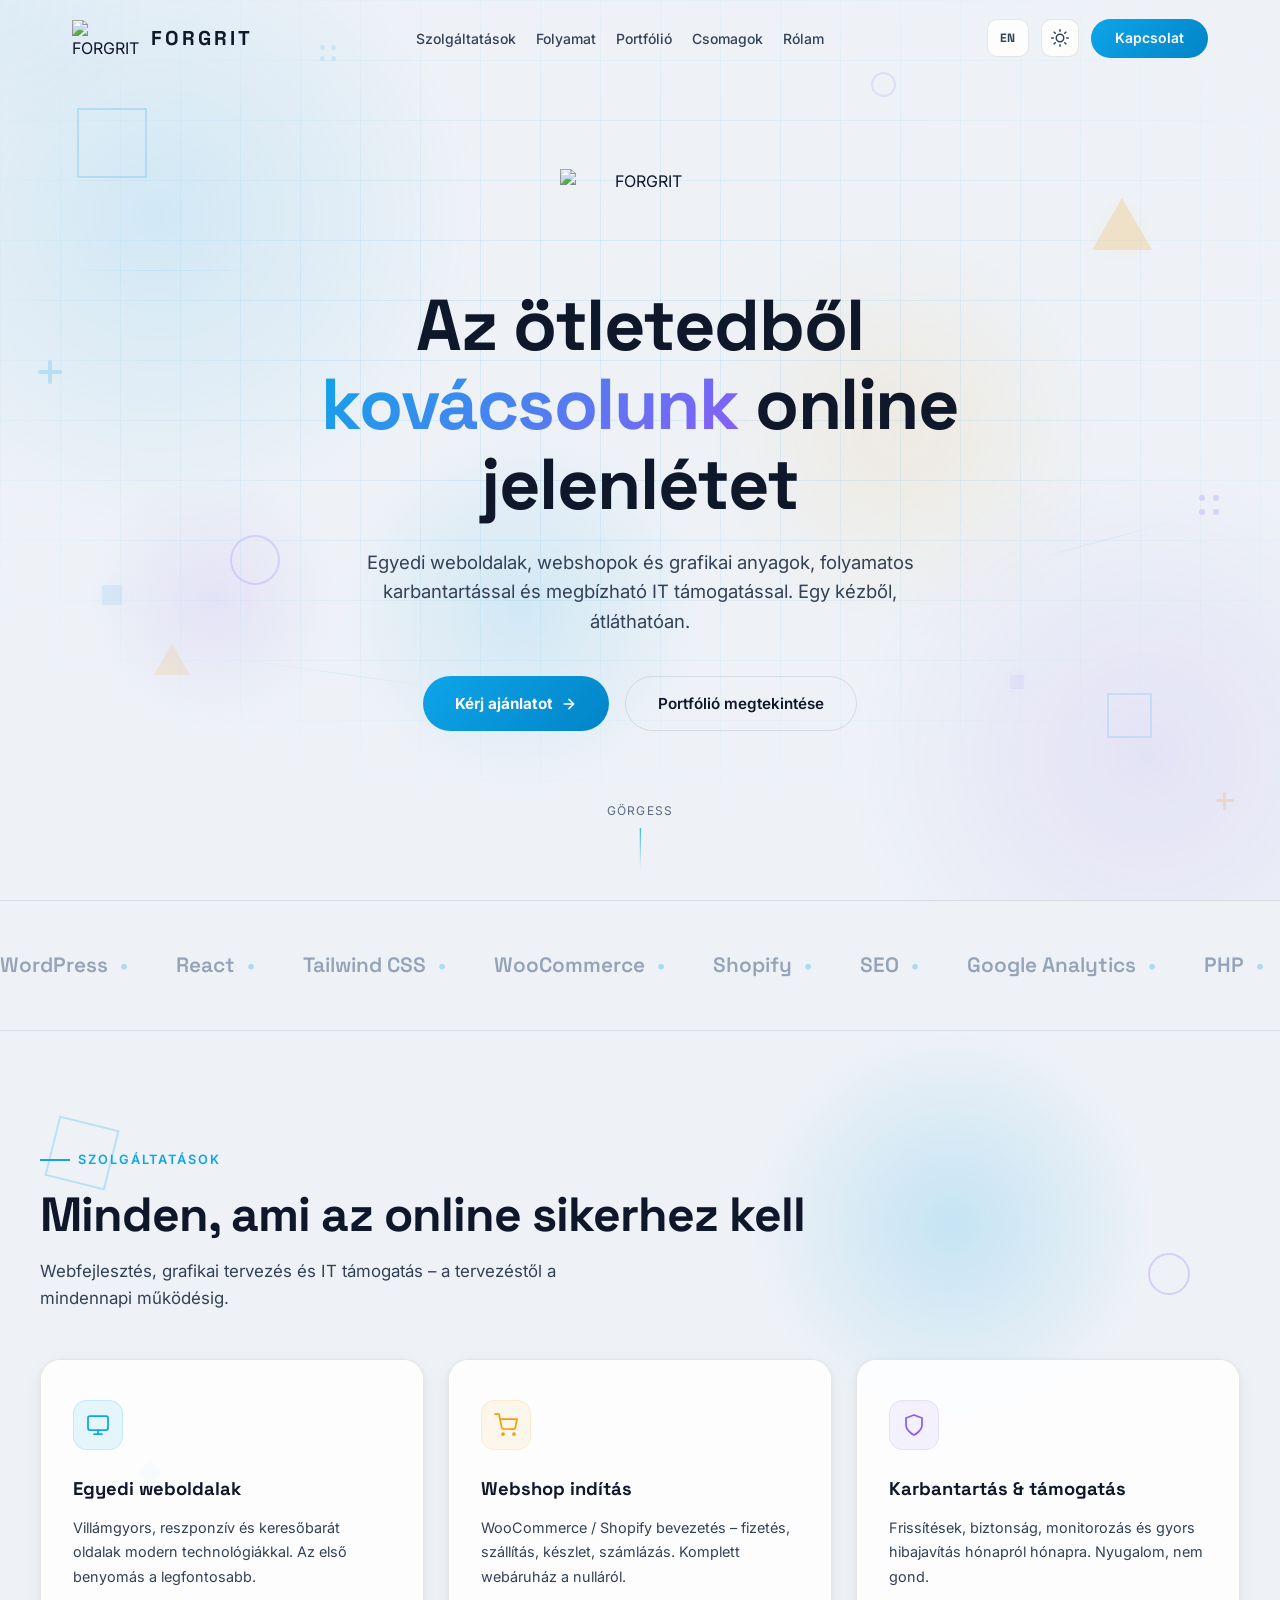
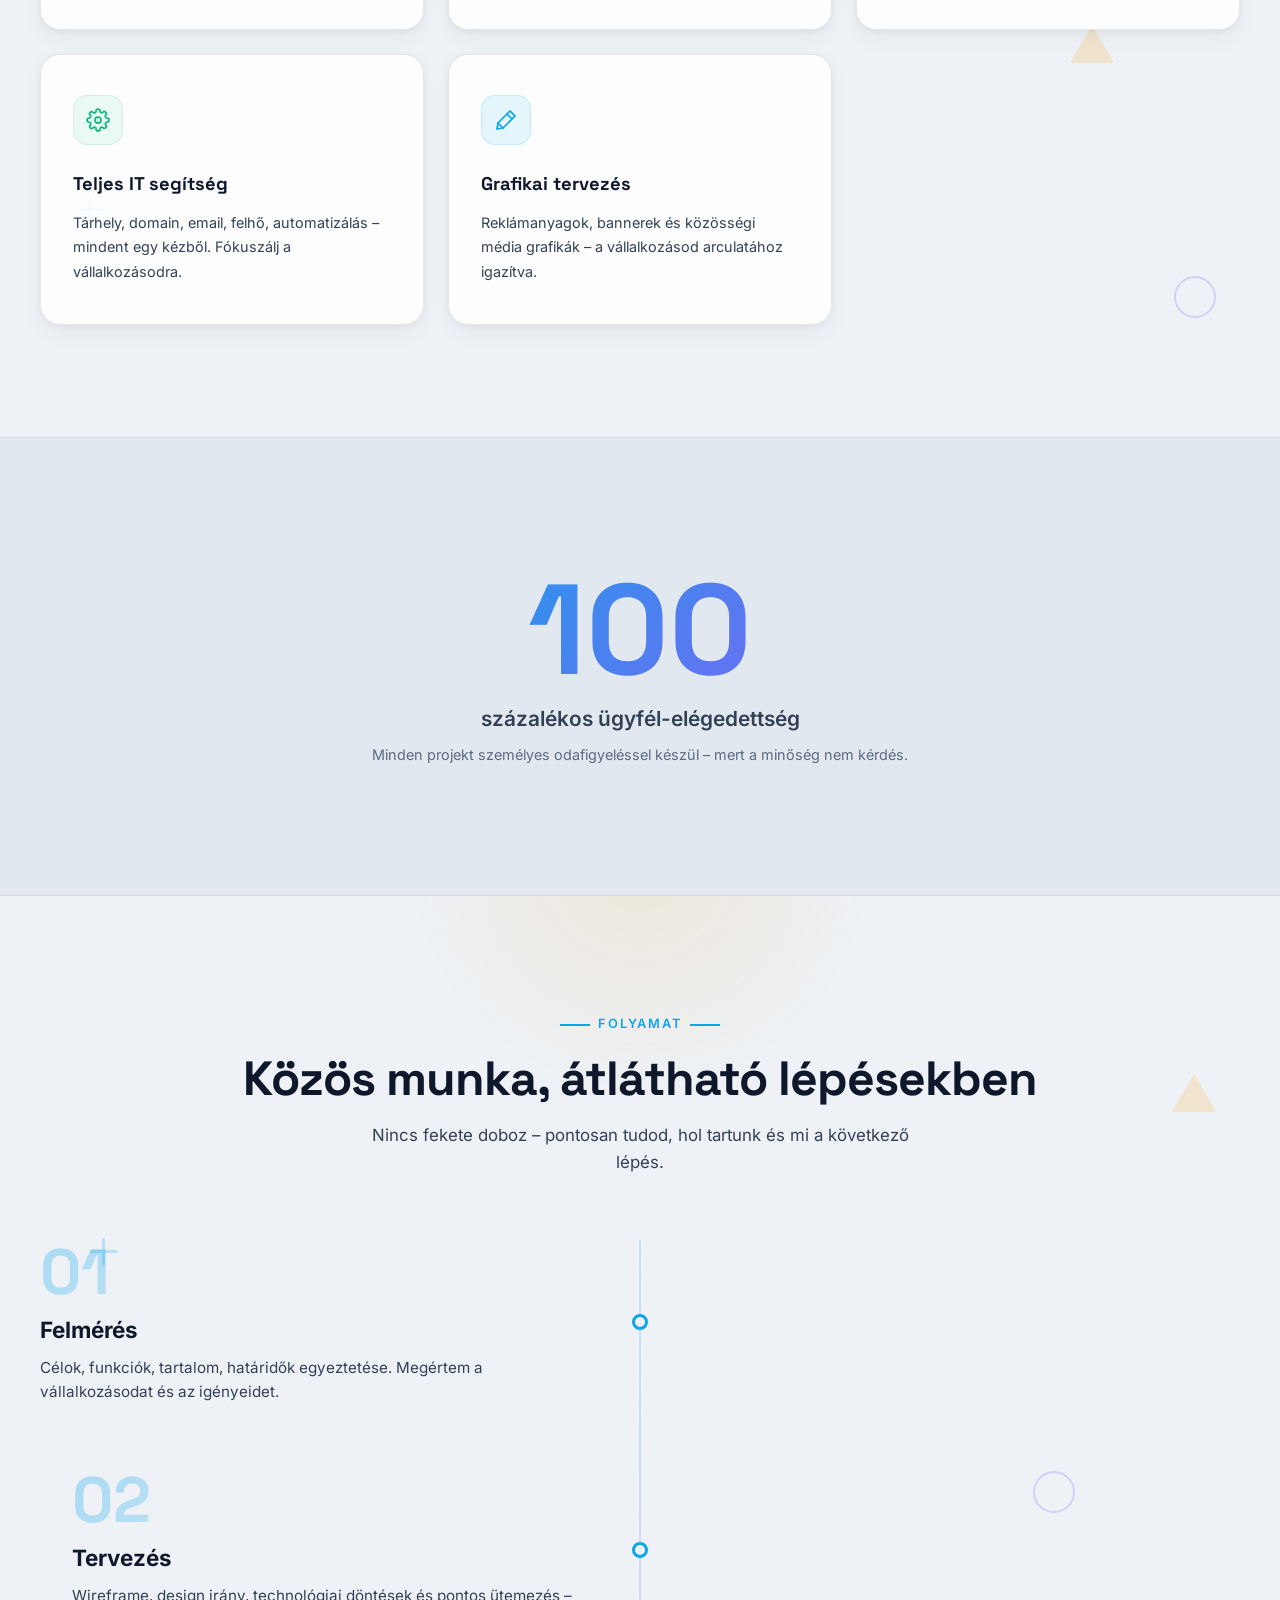
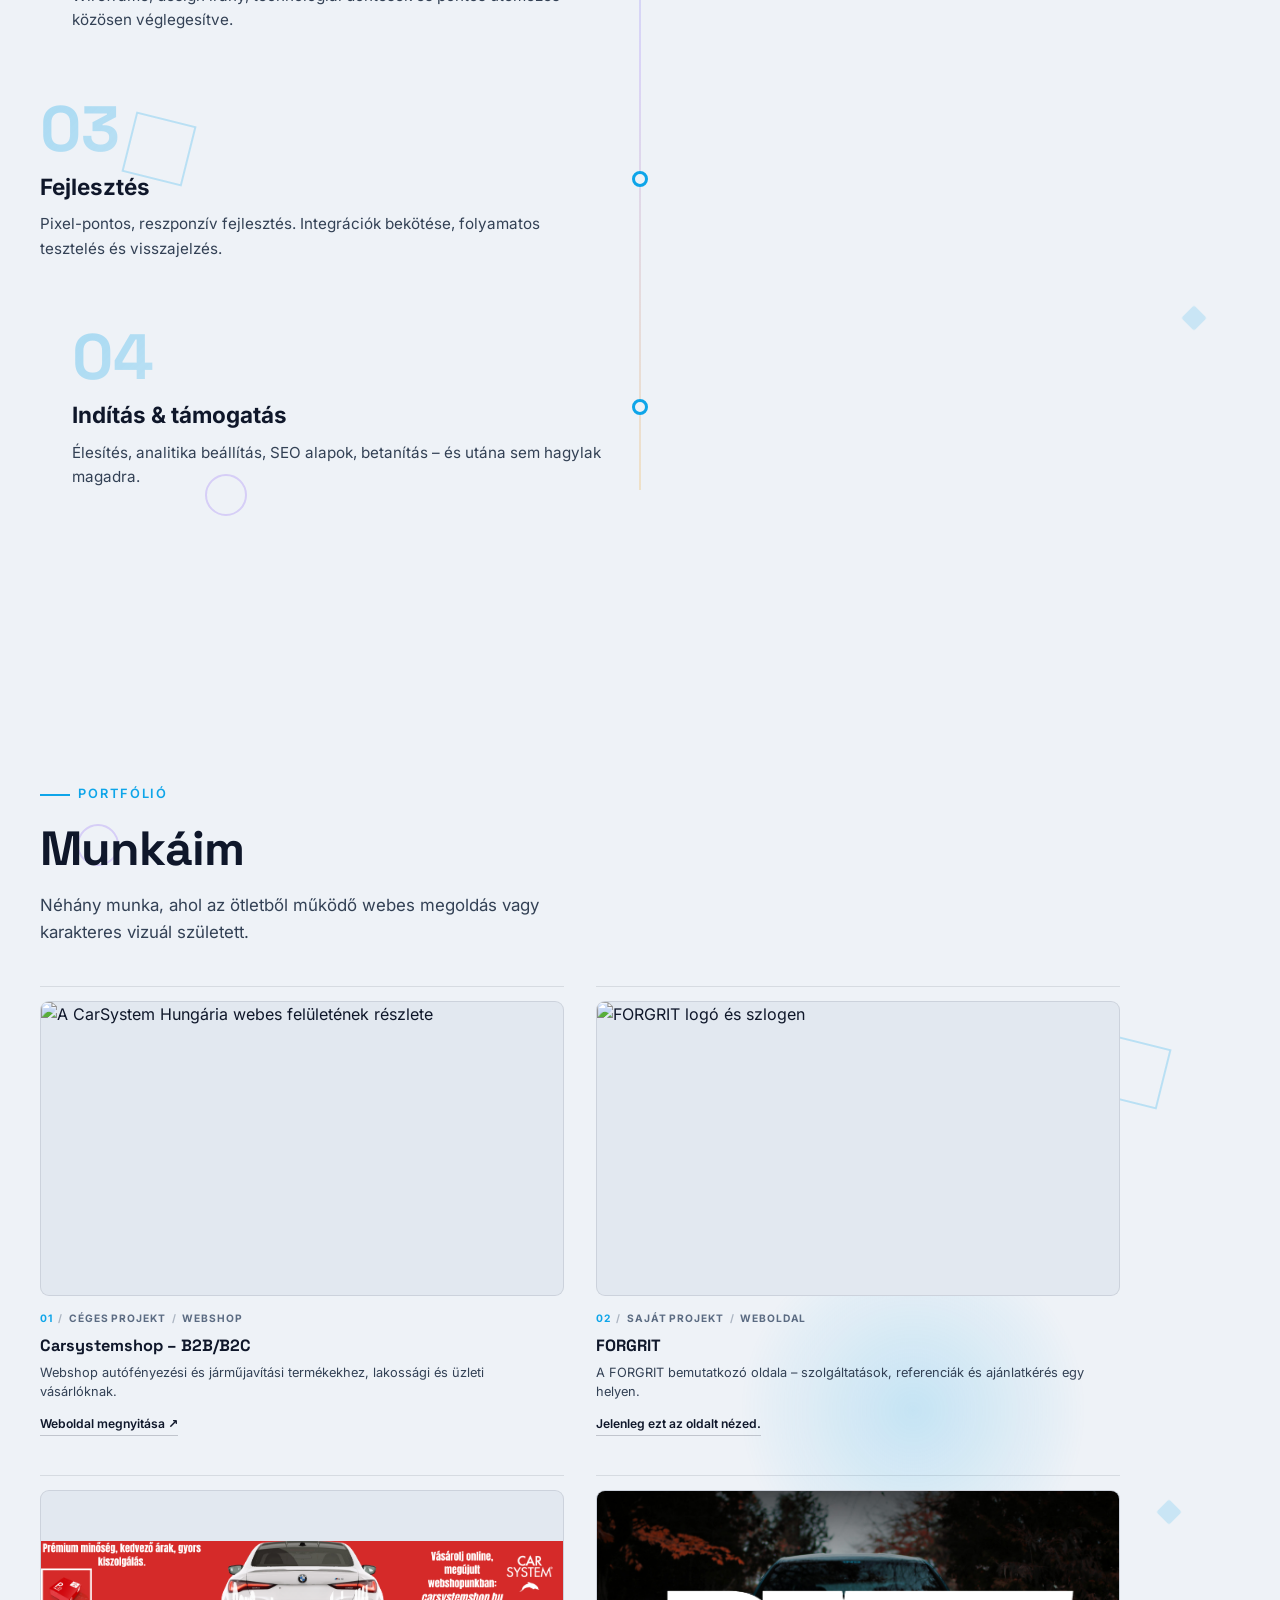
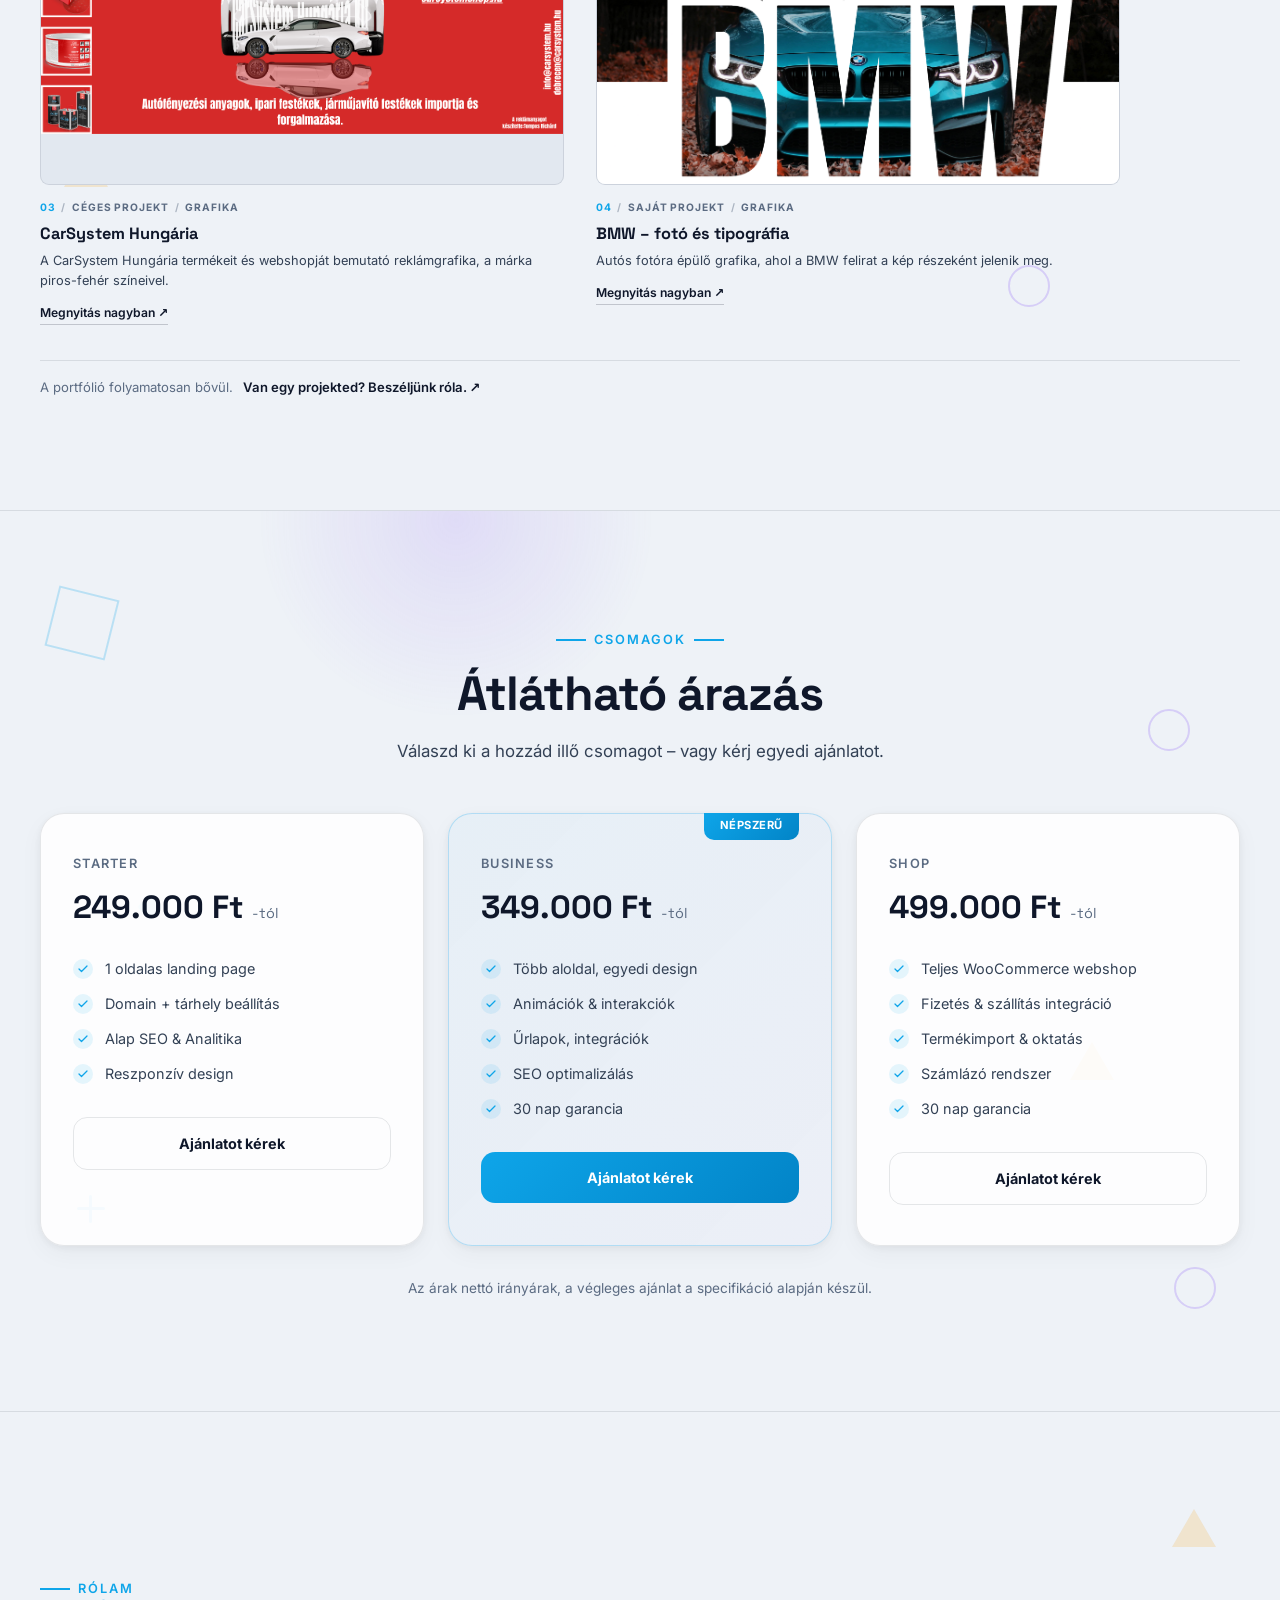
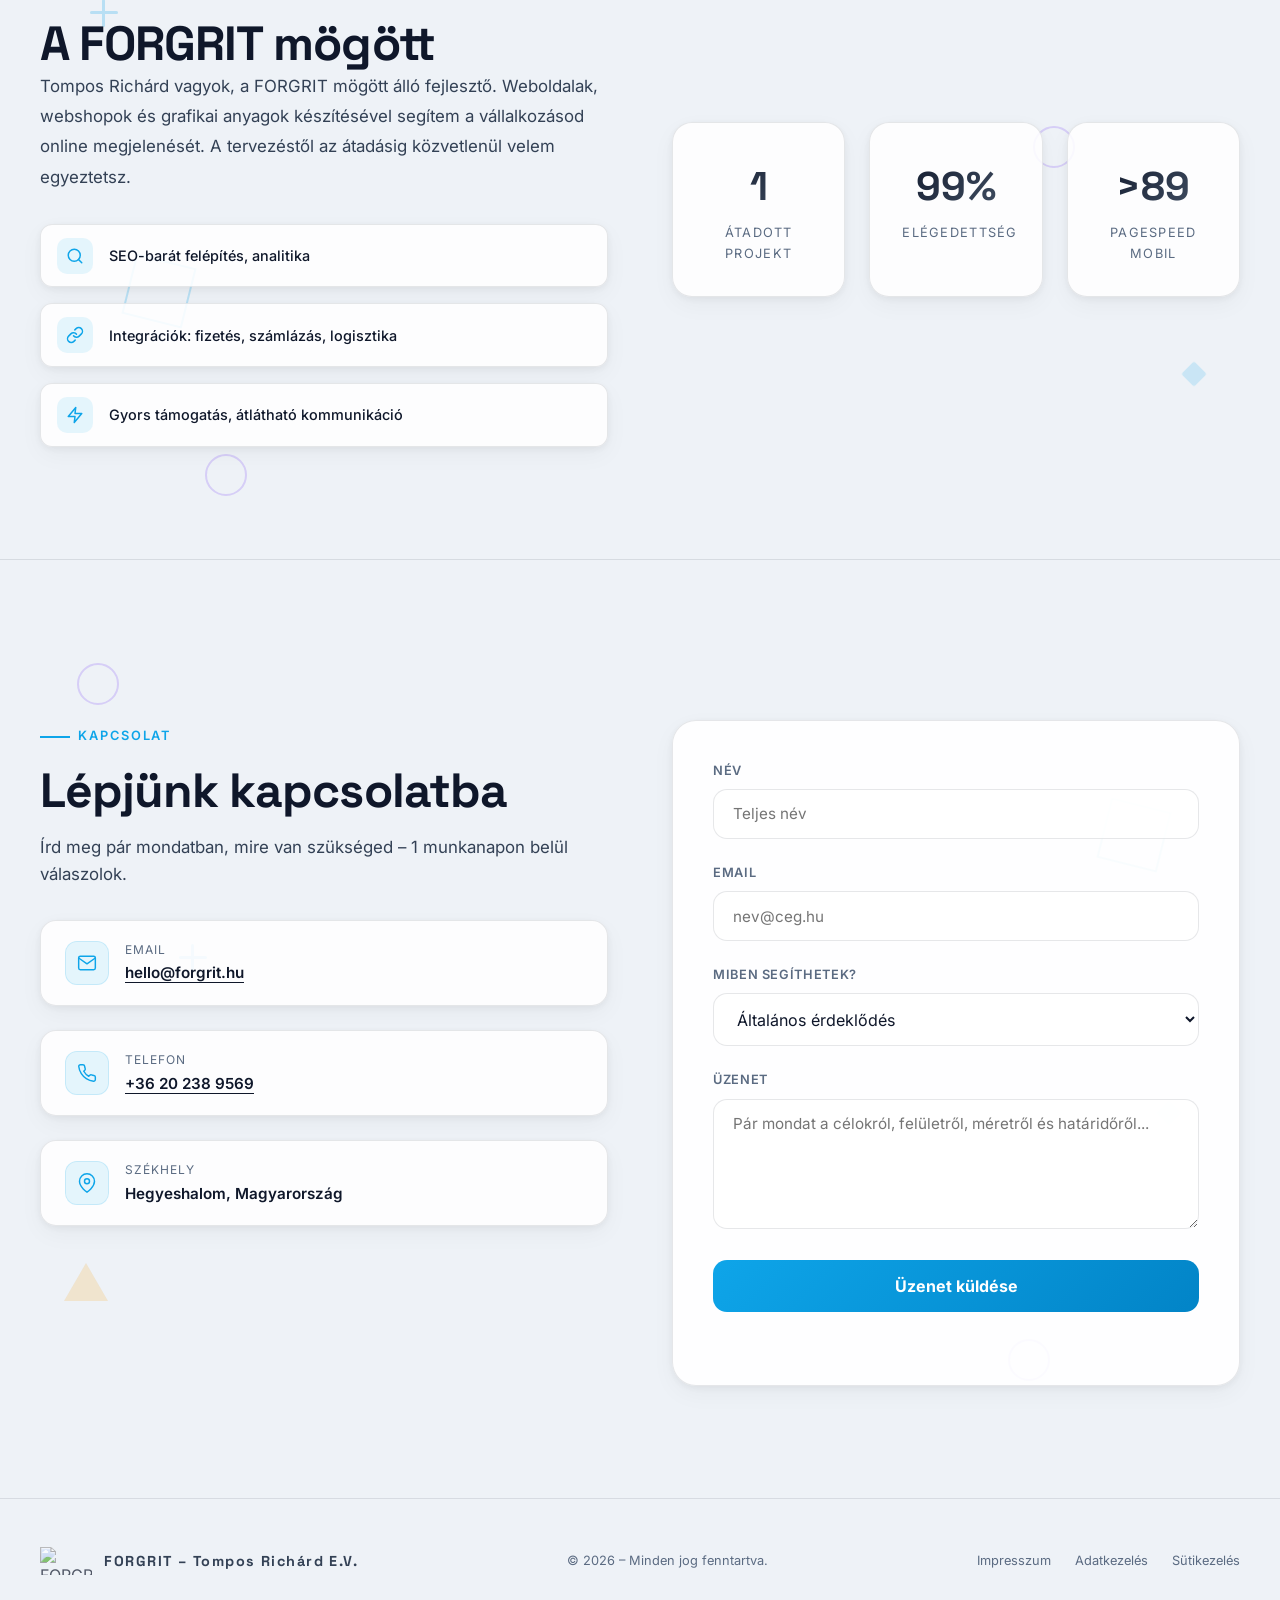
==== index.html @ 0bf858ae "Serve Inter and Space Grotesk locally in preview" ====
<!doctype html>
<html lang="hu" data-theme="light">
<head>
  <meta charset="utf-8" />
  <meta name="viewport" content="width=device-width, initial-scale=1" />
  <title>FORGRIT — Az ötletedből kovácsolunk online jelenlétet</title>
  <meta name="description" content="Weboldal- és webshopfejlesztés, grafikai tervezés, reklámanyagok és IT támogatás. Nézd meg Tompos Richárd munkáit, és kérj egyedi ajánlatot — FORGRIT." />
  <meta name="robots" content="index,follow,max-image-preview:large,max-snippet:-1,max-video-preview:-1" />

  <link rel="canonical" href="https://forgrit.hu/" />

  <meta property="og:type" content="website" />
  <meta property="og:locale" content="hu_HU" />
  <meta property="og:site_name" content="FORGRIT" />
  <meta property="og:title" content="FORGRIT — Az ötletedből kovácsolunk online jelenlétet" />
  <meta property="og:description" content="Weboldal- és webshopfejlesztés, grafikai tervezés, reklámanyagok és IT támogatás. Egyedi online megoldások átláthatóan." />
  <meta property="og:url" content="https://forgrit.hu/" />
  <meta property="og:image" content="https://forgrit.hu/FORGRIT.png" />
  <meta property="og:image:alt" content="FORGRIT — Az ötletedből kovácsolunk online jelenlétet" />

  <meta name="twitter:card" content="summary_large_image" />
  <meta name="twitter:title" content="FORGRIT — Az ötletedből kovácsolunk online jelenlétet" />
  <meta name="twitter:description" content="Weboldal- és webshopfejlesztés, grafikai tervezés, reklámanyagok és IT támogatás." />
  <meta name="twitter:image" content="https://forgrit.hu/FORGRIT.png" />

  <script type="application/ld+json">
  {
    "@context": "https://schema.org",
    "@graph": [
      {
        "@type": "WebSite",
        "@id": "https://forgrit.hu/#website",
        "url": "https://forgrit.hu/",
        "name": "FORGRIT",
        "description": "Weboldal- és webshopfejlesztés, grafikai tervezés, reklámanyagok és IT támogatás.",
        "inLanguage": "hu-HU"
      },
      {
        "@type": "Person",
        "@id": "https://forgrit.hu/#person",
        "name": "Tompos Richárd",
        "url": "https://forgrit.hu/",
        "email": "mailto:hello@forgrit.hu",
        "knowsAbout": [
          "Webfejlesztés",
          "Webshop fejlesztés",
          "Grafikai tervezés",
          "Weboldal-karbantartás",
          "IT támogatás"
        ]
      },
      {
        "@type": "WebPage",
        "@id": "https://forgrit.hu/#webpage",
        "url": "https://forgrit.hu/",
        "name": "FORGRIT — Az ötletedből kovácsolunk online jelenlétet",
        "description": "Weboldal- és webshopfejlesztés, grafikai tervezés, reklámanyagok és IT támogatás. Nézd meg Tompos Richárd munkáit, és kérj egyedi ajánlatot — FORGRIT.",
        "isPartOf": {
          "@id": "https://forgrit.hu/#website"
        },
        "about": {
          "@id": "https://forgrit.hu/#person"
        },
        "primaryImageOfPage": {
          "@type": "ImageObject",
          "url": "https://forgrit.hu/FORGRIT.png"
        },
        "inLanguage": "hu-HU"
      }
    ]
  }
  </script>
  <style>
    @font-face {
      font-family: 'Inter';
      font-style: normal;
      font-display: swap;
      font-weight: 100 900;
      src: url('/assets/fonts/inter-latin-ext-wght-normal.woff2') format('woff2-variations');
      unicode-range: U+0100-02BA,U+02BD-02C5,U+02C7-02CC,U+02CE-02D7,U+02DD-02FF,U+0304,U+0308,U+0329,U+1D00-1DBF,U+1E00-1E9F,U+1EF2-1EFF,U+2020,U+20A0-20AB,U+20AD-20C0,U+2113,U+2C60-2C7F,U+A720-A7FF;
    }
    @font-face {
      font-family: 'Inter';
      font-style: normal;
      font-display: swap;
      font-weight: 100 900;
      src: url('/assets/fonts/inter-latin-wght-normal.woff2') format('woff2-variations');
      unicode-range: U+0000-00FF,U+0131,U+0152-0153,U+02BB-02BC,U+02C6,U+02DA,U+02DC,U+0304,U+0308,U+0329,U+2000-206F,U+20AC,U+2122,U+2191,U+2193,U+2212,U+2215,U+FEFF,U+FFFD;
    }
    @font-face {
      font-family: 'Space Grotesk';
      font-style: normal;
      font-display: swap;
      font-weight: 300 700;
      src: url('/assets/fonts/space-grotesk-latin-ext-wght-normal.woff2') format('woff2-variations');
      unicode-range: U+0100-02BA,U+02BD-02C5,U+02C7-02CC,U+02CE-02D7,U+02DD-02FF,U+0304,U+0308,U+0329,U+1D00-1DBF,U+1E00-1E9F,U+1EF2-1EFF,U+2020,U+20A0-20AB,U+20AD-20C0,U+2113,U+2C60-2C7F,U+A720-A7FF;
    }
    @font-face {
      font-family: 'Space Grotesk';
      font-style: normal;
      font-display: swap;
      font-weight: 300 700;
      src: url('/assets/fonts/space-grotesk-latin-wght-normal.woff2') format('woff2-variations');
      unicode-range: U+0000-00FF,U+0131,U+0152-0153,U+02BB-02BC,U+02C6,U+02DA,U+02DC,U+0304,U+0308,U+0329,U+2000-206F,U+20AC,U+2122,U+2191,U+2193,U+2212,U+2215,U+FEFF,U+FFFD;
    }

    *, *::before, *::after { margin: 0; padding: 0; box-sizing: border-box; }

    /* ===== THEME VARIABLES ===== */
    :root {
      --cyan: #0ea5e9;
      --cyan-light: #38bdf8;
      --cyan-dark: #0284c7;
      --amber: #f59e0b;
      --purple: #8b5cf6;
      --green: #10b981;
    }

    [data-theme="light"] {
      --bg: #eef2f7;
      --bg-alt: #e2e8f0;
      --bg-card: rgba(255,255,255,0.85);
      --bg-card-hover: rgba(255,255,255,0.95);
      --bg-nav: rgba(238,242,247,0.85);
      --bg-form: rgba(255,255,255,0.9);
      --text: #0f172a;
      --text-secondary: #334155;
      --text-muted: #5b6b82;
      --border: rgba(15,23,42,0.1);
      --border-hover: rgba(15,23,42,0.2);
      --shadow-card: 0 2px 8px rgba(0,0,0,0.06), 0 8px 24px rgba(0,0,0,0.04);
      --shadow-card-hover: 0 12px 40px rgba(0,0,0,0.1);
      --hero-gradient-1: rgba(14,165,233,0.18);
      --hero-gradient-2: rgba(139,92,246,0.14);
      --hero-gradient-3: rgba(245,158,11,0.12);
      --grid-line: rgba(14,165,233,0.1);
      --geo-opacity: 0.2;
      --marquee-color: #94a3b8;
      --icon-bg: rgba(14,165,233,0.1);
      --icon-border: rgba(14,165,233,0.15);
      --counter-gradient-start: #0f172a;
      --counter-gradient-end: #475569;
      --input-bg: rgba(255,255,255,0.7);
      --noise-opacity: 0;
      --glow-opacity: 0.04;
      --scroll-bg: linear-gradient(90deg, var(--cyan), var(--purple), var(--amber));
    }

    [data-theme="dark"] {
      --bg: #0f1225;
      --bg-alt: rgba(255,255,255,0.03);
      --bg-card: rgba(255,255,255,0.05);
      --bg-card-hover: rgba(255,255,255,0.09);
      --bg-nav: rgba(15,18,37,0.85);
      --bg-form: rgba(255,255,255,0.04);
      --text: #e2e8f0;
      --text-secondary: #94a3b8;
      --text-muted: #64748b;
      --border: rgba(255,255,255,0.1);
      --border-hover: rgba(255,255,255,0.2);
      --shadow-card: 0 2px 8px rgba(0,0,0,0.2);
      --shadow-card-hover: 0 25px 60px rgba(0,0,0,0.35);
      --hero-gradient-1: rgba(56,189,248,0.35);
      --hero-gradient-2: rgba(167,139,250,0.28);
      --hero-gradient-3: rgba(245,158,11,0.22);
      --grid-line: rgba(56,189,248,0.08);
      --geo-opacity: 0.25;
      --marquee-color: #334155;
      --icon-bg: rgba(14,165,233,0.12);
      --icon-border: rgba(14,165,233,0.2);
      --counter-gradient-start: #ffffff;
      --counter-gradient-end: #a1a1aa;
      --input-bg: rgba(255,255,255,0.06);
      --noise-opacity: 0.02;
      --glow-opacity: 0.08;
      --scroll-bg: linear-gradient(90deg, var(--cyan), var(--purple), var(--amber));
    }

    html {
      scroll-behavior: smooth;
      scrollbar-width: thin;
      scrollbar-color: var(--cyan) transparent;
    }

    body {
      font-family: 'Inter', system-ui, sans-serif;
      background: var(--bg);
      color: var(--text);
      overflow-x: hidden;
      line-height: 1.6;
      transition: background 0.4s, color 0.4s;
    }

    [data-theme="light"] ::selection { background: rgba(14,165,233,0.2); }
    [data-theme="dark"] ::selection { background: rgba(56,189,248,0.3); }

    h1, h2, h3, h4 { font-family: 'Space Grotesk', sans-serif; }

    /* ===== SCROLL PROGRESS ===== */
    .scroll-progress {
      position: fixed;
      top: 0;
      left: 0;
      height: 3px;
      background: var(--scroll-bg);
      z-index: 9999;
      transform-origin: left;
      transform: scaleX(0);
      width: 100%;
    }

    /* ===== NAVBAR ===== */
    .navbar {
      position: fixed;
      top: 0;
      width: 100%;
      z-index: 100;
      padding: 1.2rem 0;
      transition: all 0.4s cubic-bezier(0.16, 1, 0.3, 1);
    }

    .navbar.scrolled {
      padding: 0.7rem 0;
      background: var(--bg-nav);
      backdrop-filter: blur(20px) saturate(180%);
      -webkit-backdrop-filter: blur(20px) saturate(180%);
      border-bottom: 1px solid var(--border);
    }

    .nav-inner {
      max-width: 1200px;
      margin: 0 auto;
      padding: 0 2rem;
      display: flex;
      align-items: center;
      justify-content: space-between;
    }

    .nav-brand {
      display: flex;
      align-items: center;
      gap: 0.75rem;
      text-decoration: none;
      color: var(--text);
    }

    .nav-brand img, .footer-brand img { height: 36px; width: auto; }
    .nav-brand span {
      font-family: 'Space Grotesk', sans-serif;
      font-size: 1.25rem;
      font-weight: 700;
      letter-spacing: 0.15em;
    }

    .nav-center {
      display: flex;
      align-items: center;
      gap: 1.25rem;
      list-style: none;
    }

    .nav-center a {
      color: var(--text-secondary);
      text-decoration: none;
      font-size: 0.875rem;
      font-weight: 500;
      transition: color 0.3s;
      position: relative;
    }

    .nav-center a::after {
      content: '';
      position: absolute;
      bottom: -4px;
      left: 0;
      width: 0;
      height: 2px;
      background: var(--cyan);
      transition: width 0.3s;
    }

    .nav-center a:hover { color: var(--text); }
    .nav-center a:hover::after { width: 100%; }

    .nav-right {
      display: flex;
      align-items: center;
      gap: 0.75rem;
    }

    /* Theme & Lang toggles */
    .toggle-btn {
      width: 38px;
      height: 38px;
      border-radius: 10px;
      border: 1px solid var(--border);
      background: var(--bg-card);
      color: var(--text-secondary);
      display: flex;
      align-items: center;
      justify-content: center;
      cursor: pointer;
      transition: all 0.3s;
      font-size: 0;
    }

    .toggle-btn:hover {
      border-color: var(--border-hover);
      color: var(--text);
      background: var(--bg-card-hover);
    }

    .toggle-btn svg { width: 18px; height: 18px; }

    .lang-toggle {
      font-size: 0.75rem;
      font-weight: 700;
      letter-spacing: 0.05em;
      width: auto;
      padding: 0 0.75rem;
      font-family: 'Space Grotesk', sans-serif;
    }

    .nav-cta-btn {
      padding: 0.5rem 1.5rem;
      border-radius: 100px;
      background: linear-gradient(135deg, var(--cyan), var(--cyan-dark));
      color: white;
      font-weight: 600;
      font-size: 0.875rem;
      text-decoration: none;
      transition: transform 0.3s, box-shadow 0.3s;
      border: none;
    }

    .nav-cta-btn:hover {
      transform: translateY(-2px);
      box-shadow: 0 8px 30px rgba(14,165,233,0.25);
    }

    /* Mobile menu */
    .mobile-toggle {
      display: none;
      background: none;
      border: 1px solid var(--border);
      border-radius: 10px;
      color: var(--text);
      font-size: 1.2rem;
      cursor: pointer;
      padding: 0.4rem 0.6rem;
      line-height: 1;
    }

    .mobile-menu {
      display: none;
      position: fixed;
      top: 0;
      left: 0;
      width: 100%;
      height: 100vh;
      background: var(--bg);
      z-index: 99;
      flex-direction: column;
      align-items: center;
      justify-content: center;
      gap: 2rem;
      opacity: 0;
      transition: opacity 0.4s;
    }

    .mobile-menu.open { display: flex; opacity: 1; }

    .mobile-menu a {
      color: var(--text);
      text-decoration: none;
      font-size: 1.5rem;
      font-family: 'Space Grotesk', sans-serif;
      font-weight: 600;
    }

    .mobile-controls {
      display: flex;
      gap: 0.75rem;
      margin-top: 1rem;
    }

    /* ===== HERO ===== */
    .hero {
      position: relative;
      min-height: 100vh;
      display: flex;
      align-items: center;
      justify-content: center;
      overflow: hidden;
    }

    .hero-bg { position: absolute; inset: 0; z-index: 0; }

    .hero-gradient-orb {
      position: absolute;
      border-radius: 50%;
      opacity: 0.7;
      animation: orbFloat 10s ease-in-out infinite;
    }

    .orb-1 {
      width: 700px; height: 700px;
      background: radial-gradient(circle, var(--hero-gradient-1), transparent 65%);
      top: -15%; left: -15%;
    }

    .orb-2 {
      width: 650px; height: 650px;
      background: radial-gradient(circle, var(--hero-gradient-2), transparent 65%);
      bottom: -20%; right: -15%;
      animation-delay: -3s;
      animation-duration: 14s;
    }

    .orb-3 {
      width: 500px; height: 500px;
      background: radial-gradient(circle, var(--hero-gradient-3), transparent 60%);
      top: 20%; right: 10%;
      animation-delay: -7s;
      animation-duration: 12s;
    }

    .orb-4 {
      width: 400px; height: 400px;
      background: radial-gradient(circle, var(--hero-gradient-1), transparent 65%);
      bottom: 10%; left: 25%;
      animation-delay: -5s;
      animation-duration: 16s;
    }

    .orb-5 {
      width: 300px; height: 300px;
      background: radial-gradient(circle, var(--hero-gradient-2), transparent 60%);
      top: 50%; left: 5%;
      animation-delay: -9s;
      animation-duration: 11s;
    }

    @keyframes orbFloat {
      0%, 100% { transform: translate(0, 0) scale(1); }
      20% { transform: translate(40px, -50px) scale(1.1); }
      40% { transform: translate(-30px, 30px) scale(0.95); }
      60% { transform: translate(50px, 20px) scale(1.08); }
      80% { transform: translate(-40px, -20px) scale(0.92); }
    }

    .geo-shapes { position: absolute; inset: 0; z-index: 1; pointer-events: none; overflow: hidden; }

    .geo {
      position: absolute;
      opacity: var(--geo-opacity);
    }

    /* Wireframe squares */
    .geo-1 { width: 70px; height: 70px; border: 2px solid var(--cyan); top: 12%; left: 6%; animation: geoSpin 22s linear infinite; }
    .geo-2 { width: 45px; height: 45px; border: 2px solid var(--cyan); bottom: 18%; right: 10%; animation: geoSpin 30s linear infinite reverse; opacity: calc(var(--geo-opacity) * 0.7); }

    /* Filled triangles */
    .geo-3 { width: 0; height: 0; border-left: 30px solid transparent; border-right: 30px solid transparent; border-bottom: 52px solid var(--amber); top: 22%; right: 10%; animation: geoBob 8s ease-in-out infinite; filter: drop-shadow(0 0 12px rgba(245,158,11,0.3)); }
    .geo-4 { width: 0; height: 0; border-left: 18px solid transparent; border-right: 18px solid transparent; border-bottom: 32px solid var(--amber); bottom: 25%; left: 12%; animation: geoBob 10s ease-in-out infinite; animation-delay: -4s; opacity: calc(var(--geo-opacity) * 0.6); }

    /* Circles */
    .geo-5 { width: 50px; height: 50px; border: 2px solid var(--purple); border-radius: 50%; bottom: 35%; left: 18%; animation: geoPulseFloat 12s ease-in-out infinite; }
    .geo-6 { width: 25px; height: 25px; border: 2px solid var(--purple); border-radius: 50%; top: 8%; right: 30%; animation: geoPulseFloat 9s ease-in-out infinite; animation-delay: -3s; opacity: calc(var(--geo-opacity) * 0.7); }

    /* Small filled diamonds */
    .geo-7 { width: 20px; height: 20px; background: var(--cyan); top: 65%; left: 8%; animation: geoSpin 15s linear infinite; filter: drop-shadow(0 0 10px rgba(14,165,233,0.4)); opacity: calc(var(--geo-opacity) * 0.5); }
    .geo-8 { width: 14px; height: 14px; background: var(--purple); top: 75%; right: 20%; animation: geoSpin 18s linear infinite reverse; filter: drop-shadow(0 0 8px rgba(139,92,246,0.4)); opacity: calc(var(--geo-opacity) * 0.4); }

    /* Plus signs */
    .geo-9 { top: 40%; left: 3%; animation: geoBob 7s ease-in-out infinite; animation-delay: -2s; }
    .geo-9::before, .geo-9::after { content: ''; position: absolute; background: var(--cyan); border-radius: 2px; }
    .geo-9::before { width: 24px; height: 4px; top: 10px; left: 0; }
    .geo-9::after { width: 4px; height: 24px; top: 0; left: 10px; }

    .geo-10 { bottom: 12%; right: 5%; animation: geoBob 9s ease-in-out infinite; animation-delay: -5s; }
    .geo-10::before, .geo-10::after { content: ''; position: absolute; background: var(--amber); border-radius: 2px; }
    .geo-10::before { width: 18px; height: 3px; top: 7px; left: 0; }
    .geo-10::after { width: 3px; height: 18px; top: 0; left: 7px; }

    /* Dots cluster */
    .geo-11 { top: 55%; right: 4%; display: flex; gap: 8px; flex-wrap: wrap; width: 30px; animation: geoBob 11s ease-in-out infinite; animation-delay: -6s; }
    .geo-11 span { width: 6px; height: 6px; border-radius: 50%; background: var(--purple); }

    .geo-12 { top: 5%; left: 25%; display: flex; gap: 6px; flex-wrap: wrap; width: 24px; animation: geoBob 13s ease-in-out infinite; animation-delay: -8s; opacity: calc(var(--geo-opacity) * 0.6); }
    .geo-12 span { width: 5px; height: 5px; border-radius: 50%; background: var(--cyan); }

    @keyframes geoSpin {
      from { transform: rotate(0deg); }
      to { transform: rotate(360deg); }
    }

    @keyframes geoBob {
      0%, 100% { transform: translateY(0) translateX(0); }
      25% { transform: translateY(-20px) translateX(8px); }
      50% { transform: translateY(-8px) translateX(-5px); }
      75% { transform: translateY(-25px) translateX(12px); }
    }

    @keyframes geoPulseFloat {
      0%, 100% { transform: translateY(0) scale(1); opacity: var(--geo-opacity); }
      33% { transform: translateY(-18px) scale(1.15); opacity: calc(var(--geo-opacity) * 1.4); }
      66% { transform: translateY(-30px) scale(0.9); opacity: calc(var(--geo-opacity) * 0.8); }
    }

    /* Animated connecting lines */
    .hero-lines { position: absolute; inset: 0; z-index: 1; pointer-events: none; overflow: hidden; }

    .hero-line {
      position: absolute;
      height: 1px;
      background: linear-gradient(90deg, transparent, var(--cyan), transparent);
      opacity: calc(var(--geo-opacity) * 0.5);
      animation: lineSweep 8s ease-in-out infinite;
    }

    .hero-line:nth-child(1) { width: 200px; top: 30%; left: 5%; animation-delay: 0s; }
    .hero-line:nth-child(2) { width: 150px; top: 60%; right: 8%; animation-delay: -3s; animation-duration: 10s; transform: rotate(-15deg); }
    .hero-line:nth-child(3) { width: 180px; bottom: 25%; left: 20%; animation-delay: -5s; animation-duration: 12s; transform: rotate(8deg); }

    @keyframes lineSweep {
      0%, 100% { opacity: 0; transform: translateX(-30px); }
      30%, 70% { opacity: calc(var(--geo-opacity) * 0.6); }
      50% { opacity: calc(var(--geo-opacity) * 0.8); transform: translateX(30px); }
    }

    .grid-overlay {
      position: absolute; inset: 0; z-index: 1;
      background-image:
        linear-gradient(var(--grid-line) 1px, transparent 1px),
        linear-gradient(90deg, var(--grid-line) 1px, transparent 1px);
      background-size: 60px 60px;
      mask-image: radial-gradient(ellipse 85% 70% at 50% 40%, black 20%, transparent 75%);
      -webkit-mask-image: radial-gradient(ellipse 85% 70% at 50% 40%, black 20%, transparent 75%);
    }

    .hero-content {
      position: relative; z-index: 2;
      text-align: center; max-width: 900px; padding: 0 2rem;
    }

    .hero-logo {
      display: block;
      width: 160px; height: auto;
      margin: 0 auto 2rem;
      opacity: 0; transform: scale(0.8);
      animation: heroLogoIn 1s 0.3s cubic-bezier(0.16, 1, 0.3, 1) forwards;
    }


    @keyframes heroLogoIn { to { opacity: 1; transform: scale(1); } }

    .hero h1 {
      font-size: clamp(2.5rem, 6vw, 4.5rem); font-weight: 800;
      line-height: 1.1; letter-spacing: -0.02em;
      opacity: 0; transform: translateY(30px);
      animation: fadeSlideUp 1s 0.7s cubic-bezier(0.16, 1, 0.3, 1) forwards;
    }

    .hero h1 .gradient-text {
      background: linear-gradient(135deg, var(--cyan), var(--purple));
      -webkit-background-clip: text; -webkit-text-fill-color: transparent; background-clip: text;
    }

    .hero-sub {
      margin-top: 1.5rem; font-size: 1.15rem; color: var(--text-secondary);
      max-width: 600px; margin-left: auto; margin-right: auto;
      opacity: 0; transform: translateY(30px);
      animation: fadeSlideUp 1s 0.9s cubic-bezier(0.16, 1, 0.3, 1) forwards;
    }

    .hero-buttons {
      margin-top: 2.5rem; display: flex; gap: 1rem; justify-content: center; flex-wrap: wrap;
      opacity: 0; transform: translateY(30px);
      animation: fadeSlideUp 1s 1.1s cubic-bezier(0.16, 1, 0.3, 1) forwards;
    }

    @keyframes fadeSlideUp { to { opacity: 1; transform: translateY(0); } }

    .btn-primary {
      display: inline-flex; align-items: center; gap: 0.5rem;
      padding: 0.9rem 2rem; border-radius: 100px;
      background: linear-gradient(135deg, var(--cyan), var(--cyan-dark));
      color: white; font-weight: 700; font-size: 0.95rem;
      text-decoration: none; transition: transform 0.3s, box-shadow 0.3s; border: none; cursor: pointer;
    }

    .btn-primary:hover { transform: translateY(-3px); box-shadow: 0 15px 40px rgba(14,165,233,0.25); }

    .btn-secondary {
      display: inline-flex; align-items: center; gap: 0.5rem;
      padding: 0.9rem 2rem; border-radius: 100px;
      background: transparent; color: var(--text); font-weight: 600; font-size: 0.95rem;
      text-decoration: none; border: 1px solid var(--border); transition: all 0.3s;
    }

    .btn-secondary:hover { border-color: var(--border-hover); background: var(--bg-card); }

    .hero-scroll-hint {
      position: absolute; bottom: 2rem; left: 50%; transform: translateX(-50%); z-index: 2;
      display: flex; flex-direction: column; align-items: center; gap: 0.5rem;
      color: var(--text-muted); font-size: 0.75rem; letter-spacing: 0.1em;
      animation: scrollHint 2s ease-in-out infinite;
    }

    .scroll-line {
      width: 1px; height: 40px;
      background: linear-gradient(to bottom, var(--cyan), transparent);
      animation: scrollLine 2s ease-in-out infinite;
    }

    @keyframes scrollHint { 0%, 100% { opacity: 1; } 50% { opacity: 0.4; } }
    @keyframes scrollLine {
      0% { transform: scaleY(0); transform-origin: top; }
      50% { transform: scaleY(1); transform-origin: top; }
      51% { transform: scaleY(1); transform-origin: bottom; }
      100% { transform: scaleY(0); transform-origin: bottom; }
    }

    /* ===== SECTIONS ===== */
    .section { padding: 7rem 2rem; position: relative; scroll-margin-top: 80px; overflow-x: clip; }
    .section-inner { max-width: 1200px; margin: 0 auto; }

    .section-label {
      display: inline-flex; align-items: center; gap: 0.5rem;
      font-size: 0.8rem; font-weight: 600; letter-spacing: 0.15em; text-transform: uppercase;
      color: var(--cyan); margin-bottom: 1rem;
    }

    .section-label .line { width: 30px; height: 2px; background: var(--cyan); }

    .section-title {
      font-size: clamp(2rem, 4vw, 3rem); font-weight: 800; letter-spacing: -0.02em; line-height: 1.15;
    }

    .section-desc { margin-top: 1rem; color: var(--text-secondary); font-size: 1.05rem; max-width: 550px; }

    /* Reveal animations */
    .reveal { opacity: 0; transform: translateY(50px); transition: opacity 0.8s cubic-bezier(0.16, 1, 0.3, 1), transform 0.8s cubic-bezier(0.16, 1, 0.3, 1); }
    .reveal.visible { opacity: 1; transform: translateY(0); }

    .reveal-left { opacity: 0; transform: translateX(-60px); transition: opacity 0.8s cubic-bezier(0.16, 1, 0.3, 1), transform 0.8s cubic-bezier(0.16, 1, 0.3, 1); }
    .reveal-left.visible { opacity: 1; transform: translateX(0); }

    .reveal-right { opacity: 0; transform: translateX(60px); transition: opacity 0.8s cubic-bezier(0.16, 1, 0.3, 1), transform 0.8s cubic-bezier(0.16, 1, 0.3, 1); }
    .reveal-right.visible { opacity: 1; transform: translateX(0); }

    .reveal-scale { opacity: 0; transform: scale(0.85); transition: opacity 0.8s cubic-bezier(0.16, 1, 0.3, 1), transform 0.8s cubic-bezier(0.16, 1, 0.3, 1); }
    .reveal-scale.visible { opacity: 1; transform: scale(1); }

    .stagger > * { transition-delay: calc(var(--i, 0) * 0.12s); }

    /* Parallax */
    .parallax-section { position: relative; overflow: hidden; }
    .parallax-bg { position: absolute; inset: -20% 0; z-index: 0; will-change: transform; }
    [data-parallax] { will-change: transform; }

    /* ===== SERVICES ===== */
    .services-grid { display: grid; grid-template-columns: repeat(3, minmax(0, 1fr)); gap: 1.5rem; margin-top: 3rem; }

    .service-card {
      position: relative; padding: 2.5rem 2rem; border-radius: 20px;
      border: 1px solid var(--border); background: var(--bg-card);
      box-shadow: var(--shadow-card);
      overflow: hidden; transition: all 0.4s cubic-bezier(0.16, 1, 0.3, 1); cursor: default;
    }

    .service-card::before {
      content: ''; position: absolute; top: 0; left: 0; right: 0; height: 2px;
      background: linear-gradient(90deg, transparent, var(--card-accent, var(--cyan)), transparent);
      opacity: 0; transition: opacity 0.4s;
    }

    .service-card:hover {
      border-color: var(--border-hover); transform: translateY(-5px);
      background: var(--bg-card-hover); box-shadow: var(--shadow-card-hover);
    }

    .service-card:hover::before { opacity: 1; }

    .service-icon {
      width: 50px; height: 50px; border-radius: 14px;
      display: flex; align-items: center; justify-content: center;
      margin-bottom: 1.5rem;
      background: var(--icon-bg); border: 1px solid var(--icon-border);
    }

    .service-icon svg { width: 24px; height: 24px; stroke: var(--cyan); fill: none; stroke-width: 1.75; stroke-linecap: round; stroke-linejoin: round; }

    .service-card:nth-child(2) .service-icon { background: rgba(245,158,11,0.08); border-color: rgba(245,158,11,0.12); }
    .service-card:nth-child(2) .service-icon svg { stroke: var(--amber); }
    .service-card:nth-child(3) .service-icon { background: rgba(139,92,246,0.08); border-color: rgba(139,92,246,0.12); }
    .service-card:nth-child(3) .service-icon svg { stroke: var(--purple); }
    .service-card:nth-child(4) .service-icon { background: rgba(16,185,129,0.08); border-color: rgba(16,185,129,0.12); }
    .service-card:nth-child(4) .service-icon svg { stroke: var(--green); }

    .service-card h3 { font-size: 1.15rem; font-weight: 700; margin-bottom: 0.75rem; }
    .service-card p { font-size: 0.9rem; color: var(--text-secondary); line-height: 1.7; }

    /* ===== PARALLAX BANNER ===== */
    .parallax-banner {
      position: relative; padding: 8rem 2rem; overflow: hidden; text-align: center;
      border-top: 1px solid var(--border); border-bottom: 1px solid var(--border);
    }

    .parallax-banner-bg { position: absolute; inset: 0; background: var(--bg-alt); z-index: 0; }

    .parallax-banner-grid {
      position: absolute; inset: 0; z-index: 1;
      background-image:
        linear-gradient(var(--grid-line) 1px, transparent 1px),
        linear-gradient(90deg, var(--grid-line) 1px, transparent 1px);
      background-size: 80px 80px; will-change: transform;
    }

    .parallax-banner .content { position: relative; z-index: 2; max-width: 700px; margin: 0 auto; }

    .parallax-banner .big-number {
      font-size: clamp(4rem, 10vw, 8rem); font-weight: 900;
      font-family: 'Space Grotesk', sans-serif;
      background: linear-gradient(135deg, var(--cyan), var(--purple));
      -webkit-background-clip: text; -webkit-text-fill-color: transparent; background-clip: text;
      line-height: 1;
    }

    /* ===== PROCESS / TIMELINE ===== */
    .timeline { margin-top: 4rem; position: relative; }

    .timeline::before {
      content: ''; position: absolute; left: 50%; top: 0; bottom: 0; width: 2px;
      background: linear-gradient(to bottom, var(--cyan), var(--purple), var(--amber));
      opacity: 0.2; transform: translateX(-50%);
    }

    .timeline-item { display: flex; gap: 4rem; margin-bottom: 4rem; position: relative; align-items: center; }
    .timeline-item:nth-child(even) { flex-direction: row-reverse; }

    .timeline-item::before {
      content: ''; position: absolute; left: 50%; top: 50%; transform: translate(-50%, -50%);
      width: 16px; height: 16px; border-radius: 50%;
      background: var(--bg); border: 3px solid var(--cyan); z-index: 2;
    }

    .timeline-content { flex: 1; max-width: calc(50% - 3rem); }

    .timeline-number {
      font-size: 4rem; font-weight: 900; font-family: 'Space Grotesk', sans-serif; line-height: 1;
      background: linear-gradient(135deg, var(--cyan), transparent);
      -webkit-background-clip: text; -webkit-text-fill-color: transparent; background-clip: text;
      opacity: 0.3;
    }

    .timeline-title { font-size: 1.4rem; font-weight: 700; margin-top: 0.5rem; }
    .timeline-desc { margin-top: 0.5rem; color: var(--text-secondary); font-size: 0.95rem; }

    /* ===== PORTFOLIO ===== */
    .portfolio-grid { display: grid; grid-template-columns: repeat(auto-fit, minmax(350px, 1fr)); gap: 2rem; margin-top: 3rem; }

    .portfolio-card {
      position: relative; border-radius: 20px; overflow: hidden;
      border: 1px solid var(--border); background: var(--bg-card);
      box-shadow: var(--shadow-card);
      text-decoration: none; color: inherit;
      transition: all 0.5s cubic-bezier(0.16, 1, 0.3, 1); display: block;
    }

    .portfolio-card:hover {
      transform: translateY(-8px); border-color: var(--border-hover);
      box-shadow: var(--shadow-card-hover);
    }

    .portfolio-img { position: relative; aspect-ratio: 16/10; overflow: hidden; }

    .portfolio-img img {
      width: 100%; height: 100%; object-fit: cover;
      transition: transform 0.6s cubic-bezier(0.16, 1, 0.3, 1);
    }

    .portfolio-card:hover .portfolio-img img { transform: scale(1.08); }

    .portfolio-img .overlay {
      position: absolute; inset: 0;
      background: linear-gradient(to top, rgba(0,0,0,0.7), transparent);
      opacity: 0; transition: opacity 0.4s;
      display: flex; align-items: flex-end; padding: 1.5rem;
    }

    .portfolio-card:hover .overlay { opacity: 1; }

    .overlay-text { font-size: 0.85rem; color: white; font-weight: 600; display: flex; align-items: center; gap: 0.5rem; }

    .portfolio-info { padding: 1.5rem 2rem; }
    .portfolio-tag { font-size: 0.7rem; font-weight: 600; letter-spacing: 0.15em; text-transform: uppercase; color: var(--cyan); }
    .portfolio-name { font-size: 1.15rem; font-weight: 700; margin-top: 0.3rem; }

    /* ===== GRAPHIC DESIGN ===== */
    .service-graphics { grid-column: auto; }
    .service-link { display: inline-flex; gap: 0.5rem; margin-top: 1.25rem; color: var(--text); font-weight: 600; text-underline-offset: 5px; }
    .portfolio-img.project-preview img { object-fit: contain; }
    .project-preview { background: var(--bg-alt); }
    .project-description { margin-top: 0.65rem; font-size: 0.9rem; color: var(--text-secondary); }
    .project-note { display: inline-block; margin-top: 1rem; font-size: 0.8rem; color: var(--text-muted); }
    .graphics-section { background: var(--bg-alt); border-block: 1px solid var(--border); }
    .graphics-heading { display: flex; align-items: flex-end; justify-content: space-between; gap: 2rem; }
    .graphics-heading .section-desc { max-width: 650px; }
    .graphics-grid { display: grid; grid-template-columns: repeat(2, minmax(0, 1fr)); gap: 2rem; margin-top: 3rem; }
    .graphic-card { overflow: hidden; border: 1px solid var(--border); border-radius: 20px; background: var(--bg-card); box-shadow: var(--shadow-card); }
    .graphic-preview { display: block; color: inherit; text-decoration: none; }
    .graphic-visual { display: grid; place-items: center; aspect-ratio: 16 / 11; padding: 1rem; background: rgba(0,0,0,0.04); }
    .graphic-visual img { display: block; width: 100%; height: 100%; min-height: 0; object-fit: contain; }
    .graphic-open { display: flex; justify-content: space-between; align-items: center; padding: 0.75rem 1.5rem; border-block: 1px solid var(--border); font-size: 0.8rem; font-weight: 600; }
    .graphic-preview:hover .graphic-open { background: var(--icon-bg); }
    .graphic-info { padding: 1.5rem; }
    .graphic-info h3 { margin-top: 0.4rem; font-size: 1.35rem; line-height: 1.3; }
    .graphic-info p { color: var(--text-secondary); font-size: 0.95rem; margin-top: 0.75rem; }
    .graphics-quote { display: flex; align-items: center; justify-content: space-between; gap: 2rem; margin-top: 2rem; padding: 2rem; border: 1px solid var(--border); border-radius: 20px; }
    .graphics-quote h3 { font-size: 1.25rem; }
    .graphics-quote p { color: var(--text-secondary); max-width: 650px; margin-top: 0.5rem; font-size: 0.95rem; }
    .graphics-quote .btn-primary { flex-shrink: 0; }
    .graphic-dialog { margin: auto; width: min(1200px, calc(100% - 2rem)); max-height: calc(100dvh - 2rem); padding: 1.25rem; border: 1px solid var(--border); border-radius: 16px; background: var(--bg); color: var(--text); }
    .graphic-dialog::backdrop { background: rgba(5,10,24,0.85); }
    .graphic-dialog-header { display: flex; justify-content: space-between; align-items: center; gap: 1rem; margin-bottom: 1rem; }
    .graphic-dialog h2 { font-size: 1.1rem; }
    .graphic-dialog button { padding: 0.6rem 1rem; border: 1px solid var(--border); border-radius: 10px; background: var(--bg-card); color: var(--text); font: inherit; cursor: pointer; }
    .graphic-dialog img { display: block; width: 100%; max-height: 70dvh; object-fit: contain; }
    .graphic-original { display: inline-block; margin-top: 1rem; color: var(--text); text-underline-offset: 4px; }
    body.gallery-open { overflow: hidden; }
    a:focus-visible, button:focus-visible { outline: 3px solid var(--cyan); outline-offset: 5px; }
    .contact-info-card .value a { color: inherit; text-underline-offset: 4px; overflow-wrap: anywhere; }
    .form-group select { width: 100%; padding: 0.9rem 1.2rem; border-radius: 14px; border: 1px solid var(--border); background: var(--input-bg); color: var(--text); font: inherit; }
    .form-group select option { background: var(--bg); color: var(--text); }
    .form-group select:focus-visible { outline: 2px solid var(--cyan); outline-offset: 2px; }

    .form-honeypot {
      position: absolute !important;
      left: -9999px !important;
      width: 1px !important;
      height: 1px !important;
      overflow: hidden !important;
      opacity: 0 !important;
      pointer-events: none !important;
    }

    .form-submit[disabled] {
      opacity: 0.65;
      cursor: wait;
      transform: none;
    }

    .form-status {
      min-height: 1.4em;
      margin-top: 0.9rem;
      font-size: 0.82rem;
      line-height: 1.5;
      color: var(--text-muted);
    }

    .form-status.success { color: var(--green); }
    .form-status.error { color: #ef4444; }

    @media (max-width: 1100px) {
      .nav-center, .nav-right .nav-cta-btn { display: none; }
      .mobile-toggle { display: block; }
      .services-grid { grid-template-columns: repeat(2, minmax(0, 1fr)); }
    }
    @media (max-width: 900px) {
      .graphics-grid { grid-template-columns: 1fr; }
      .graphics-heading, .graphics-quote { align-items: flex-start; flex-direction: column; }
      .cursor-glow { display: none; }
    }
    @media (max-width: 600px) {
      .service-graphics { grid-column: auto; }
      .graphics-quote { padding: 1.5rem; }
      .graphics-quote .btn-primary { width: 100%; justify-content: center; text-align: center; }
      .nav-inner { padding-inline: 1.2rem; }
      .nav-brand { gap: 0.4rem; }
      .nav-brand span { font-size: 1rem; }
      .nav-right { gap: 0.4rem; }
      .contact-form { padding: 1.5rem; }
      .contact-info-card { padding: 1rem; }
    }
    @media (prefers-reduced-motion: reduce) {
      html { scroll-behavior: auto; }
      *, *::before, *::after { animation-duration: 0.01ms !important; animation-iteration-count: 1 !important; transition-duration: 0.01ms !important; }
      .reveal, .reveal-left, .reveal-right, .reveal-scale { opacity: 1; transform: none; }
      [data-parallax] { transform: none !important; }
      .cursor-glow { display: none; }
    }

    /* ===== ABOUT / STATS ===== */
    .about-grid { display: grid; grid-template-columns: 1fr 1fr; gap: 4rem; margin-top: 3rem; align-items: center; }
    .about-text p { color: var(--text-secondary); line-height: 1.8; font-size: 1.05rem; }

    .about-features { margin-top: 2rem; display: flex; flex-direction: column; gap: 1rem; }

    .about-feature {
      display: flex; align-items: center; gap: 1rem;
      padding: 0.8rem 1rem; border-radius: 12px;
      border: 1px solid var(--border); background: var(--bg-card);
      box-shadow: var(--shadow-card); transition: all 0.3s;
    }

    .about-feature:hover { border-color: rgba(14,165,233,0.2); }

    .about-feature .icon {
      width: 36px; height: 36px; border-radius: 10px;
      background: var(--icon-bg);
      display: flex; align-items: center; justify-content: center; flex-shrink: 0;
    }

    .about-feature .icon svg { width: 18px; height: 18px; stroke: var(--cyan); fill: none; stroke-width: 2; stroke-linecap: round; stroke-linejoin: round; }

    .about-feature span { font-size: 0.9rem; font-weight: 500; }

    .stats-grid { display: grid; grid-template-columns: repeat(3, 1fr); gap: 1.5rem; }

    .stat-card {
      padding: 2rem; border-radius: 20px; border: 1px solid var(--border);
      background: var(--bg-card); box-shadow: var(--shadow-card);
      text-align: center; position: relative; overflow: hidden;
    }

    .stat-card::after {
      content: ''; position: absolute; bottom: 0; left: 0; right: 0; height: 3px;
      background: linear-gradient(90deg, var(--cyan), var(--purple));
      opacity: 0; transition: opacity 0.4s;
    }

    .stat-card:hover::after { opacity: 1; }

    .stat-number {
      font-size: 2.5rem; font-weight: 900; font-family: 'Space Grotesk', sans-serif;
      background: linear-gradient(135deg, var(--counter-gradient-start), var(--counter-gradient-end));
      -webkit-background-clip: text; -webkit-text-fill-color: transparent; background-clip: text;
    }

    .stat-label { font-size: 0.8rem; color: var(--text-muted); text-transform: uppercase; letter-spacing: 0.1em; margin-top: 0.3rem; }

    /* ===== PRICING ===== */
    .pricing-grid { display: grid; grid-template-columns: repeat(auto-fit, minmax(300px, 1fr)); gap: 1.5rem; margin-top: 3rem; }

    .pricing-card {
      padding: 2.5rem 2rem; border-radius: 24px; border: 1px solid var(--border);
      background: var(--bg-card); box-shadow: var(--shadow-card);
      position: relative; transition: all 0.4s cubic-bezier(0.16, 1, 0.3, 1);
    }

    .pricing-card.featured {
      border-color: rgba(14,165,233,0.25);
    }

    [data-theme="light"] .pricing-card.featured { background: linear-gradient(135deg, rgba(14,165,233,0.03), rgba(139,92,246,0.02)); }
    [data-theme="dark"] .pricing-card.featured { background: linear-gradient(135deg, rgba(56,189,248,0.05), rgba(167,139,250,0.03)); }

    .pricing-card.featured::before {
      content: attr(data-badge);
      position: absolute; top: -1px; right: 2rem;
      padding: 0.3rem 1rem; border-radius: 0 0 10px 10px;
      background: linear-gradient(135deg, var(--cyan), var(--cyan-dark));
      color: white; font-size: 0.7rem; font-weight: 700; letter-spacing: 0.05em; text-transform: uppercase;
    }

    .pricing-card:hover { transform: translateY(-5px); border-color: var(--border-hover); box-shadow: var(--shadow-card-hover); }

    .pricing-tier { font-size: 0.8rem; font-weight: 600; text-transform: uppercase; letter-spacing: 0.1em; color: var(--text-muted); }
    .pricing-price { font-size: 2rem; font-weight: 800; font-family: 'Space Grotesk', sans-serif; margin-top: 0.5rem; }
    .pricing-price .suffix { font-size: 0.9rem; font-weight: 400; color: var(--text-muted); }

    .pricing-features { margin-top: 1.5rem; list-style: none; display: flex; flex-direction: column; gap: 0.75rem; }

    .pricing-features li { display: flex; align-items: center; gap: 0.75rem; font-size: 0.9rem; color: var(--text-secondary); }

    .pricing-features li .check {
      width: 20px; height: 20px; border-radius: 50%;
      background: var(--icon-bg);
      display: flex; align-items: center; justify-content: center; flex-shrink: 0;
    }

    .pricing-features li .check svg { width: 12px; height: 12px; stroke: var(--cyan); fill: none; stroke-width: 2.5; stroke-linecap: round; stroke-linejoin: round; }

    .pricing-cta {
      display: block; margin-top: 2rem; padding: 0.85rem; border-radius: 14px;
      text-align: center; text-decoration: none; font-weight: 700; font-size: 0.9rem; transition: all 0.3s;
    }

    .pricing-cta.primary { background: linear-gradient(135deg, var(--cyan), var(--cyan-dark)); color: white; }
    .pricing-cta.primary:hover { box-shadow: 0 10px 30px rgba(14,165,233,0.25); transform: translateY(-2px); }
    .pricing-cta.secondary { border: 1px solid var(--border); color: var(--text); }
    .pricing-cta.secondary:hover { border-color: var(--border-hover); background: var(--bg-card-hover); }

    /* ===== CONTACT ===== */
    .contact-grid { display: grid; grid-template-columns: 1fr 1fr; gap: 4rem; margin-top: 3rem; }

    .contact-info-cards { display: flex; flex-direction: column; gap: 1.5rem; margin-top: 2rem; }

    .contact-info-card {
      display: flex; align-items: center; gap: 1rem;
      padding: 1.2rem 1.5rem; border-radius: 16px;
      border: 1px solid var(--border); background: var(--bg-card);
      box-shadow: var(--shadow-card); transition: all 0.3s;
    }

    .contact-info-card:hover { border-color: rgba(14,165,233,0.2); transform: translateX(5px); }

    .contact-info-card .icon {
      width: 44px; height: 44px; border-radius: 12px;
      background: var(--icon-bg); border: 1px solid var(--icon-border);
      display: flex; align-items: center; justify-content: center; flex-shrink: 0;
    }

    .contact-info-card .icon svg { width: 20px; height: 20px; stroke: var(--cyan); fill: none; stroke-width: 1.75; stroke-linecap: round; stroke-linejoin: round; }

    .contact-info-card .label { font-size: 0.75rem; color: var(--text-muted); text-transform: uppercase; letter-spacing: 0.08em; }
    .contact-info-card .value { font-weight: 600; font-size: 0.95rem; margin-top: 0.15rem; }

    .contact-form {
      padding: 2.5rem; border-radius: 24px;
      border: 1px solid var(--border); background: var(--bg-form);
      box-shadow: var(--shadow-card);
    }

    .form-group { margin-bottom: 1.5rem; }

    .form-group label {
      display: block; font-size: 0.8rem; font-weight: 600; color: var(--text-muted);
      margin-bottom: 0.5rem; text-transform: uppercase; letter-spacing: 0.05em;
    }

    .form-group input, .form-group textarea {
      width: 100%; padding: 0.9rem 1.2rem; border-radius: 14px;
      border: 1px solid var(--border); background: var(--input-bg);
      color: var(--text); font-family: 'Inter', sans-serif; font-size: 0.95rem;
      outline: none; transition: border-color 0.3s, box-shadow 0.3s;
    }

    .form-group input:focus, .form-group textarea:focus {
      border-color: var(--cyan); box-shadow: 0 0 0 3px rgba(14,165,233,0.1);
    }

    .form-group textarea { resize: vertical; min-height: 130px; }

    .form-submit {
      width: 100%; padding: 1rem; border-radius: 14px; border: none;
      background: linear-gradient(135deg, var(--cyan), var(--cyan-dark));
      color: white; font-family: 'Inter', sans-serif; font-size: 1rem; font-weight: 700;
      cursor: pointer; transition: all 0.3s;
    }

    .form-submit:hover { box-shadow: 0 15px 40px rgba(14,165,233,0.25); transform: translateY(-2px); }

    .form-note { margin-top: 1rem; font-size: 0.8rem; color: var(--text-muted); text-align: center; }

    /* ===== MARQUEE ===== */
    .marquee-section { padding: 3rem 0; overflow: hidden; border-top: 1px solid var(--border); border-bottom: 1px solid var(--border); }

    .marquee-track { display: flex; gap: 3rem; animation: marquee 30s linear infinite; width: max-content; }

    .marquee-item {
      font-family: 'Space Grotesk', sans-serif; font-size: 1.3rem; font-weight: 600;
      color: var(--marquee-color); white-space: nowrap;
      display: flex; align-items: center; gap: 0.75rem;
    }

    .marquee-item .sep { color: var(--cyan); opacity: 0.3; }

    @keyframes marquee { 0% { transform: translateX(0); } 100% { transform: translateX(-50%); } }

    /* ===== FOOTER ===== */
    .footer { border-top: 1px solid var(--border); padding: 3rem 2rem; }

    .footer-inner {
      max-width: 1200px; margin: 0 auto;
      display: flex; align-items: center; justify-content: space-between; flex-wrap: wrap; gap: 1rem;
    }

    .footer-brand { display: flex; align-items: center; gap: 0.75rem; }
    .footer-brand img { height: 28px; width: auto; opacity: 0.7; }
    .footer-brand span { font-family: 'Space Grotesk', sans-serif; font-weight: 700; letter-spacing: 0.1em; font-size: 0.9rem; color: var(--text-secondary); }
    .footer-copy { font-size: 0.8rem; color: var(--text-muted); }
    .footer-links { display: flex; gap: 1.5rem; }
    .footer-links a { color: var(--text-muted); text-decoration: none; font-size: 0.8rem; transition: color 0.3s; }
    .footer-links a:hover { color: var(--cyan); }

    /* ===== CURSOR GLOW ===== */
    .cursor-glow {
      position: fixed; width: 300px; height: 300px; border-radius: 50%;
      background: radial-gradient(circle, rgba(14,165,233,var(--glow-opacity)), transparent 70%);
      pointer-events: none; z-index: 0; transform: translate(-50%, -50%); transition: opacity 0.3s;
    }

    /* ===== NOISE ===== */
    .noise {
      position: fixed; inset: 0; z-index: 9998; pointer-events: none;
      opacity: var(--noise-opacity);
      background-image: url("data:image/svg+xml,%3Csvg viewBox='0 0 256 256' xmlns='http://www.w3.org/2000/svg'%3E%3Cfilter id='n'%3E%3CfeTurbulence type='fractalNoise' baseFrequency='0.9' numOctaves='4' stitchTiles='stitch'/%3E%3C/filter%3E%3Crect width='100%25' height='100%25' filter='url(%23n)'/%3E%3C/svg%3E");
      background-repeat: repeat; background-size: 256px;
    }

    /* ===== RESPONSIVE ===== */
    @media (max-width: 900px) {
      .nav-center { display: none; }
      .nav-right .nav-cta-btn { display: none; }
      .mobile-toggle { display: block; }

      .timeline::before { left: 20px; }
      .timeline-item, .timeline-item:nth-child(even) { flex-direction: column; gap: 1rem; padding-left: 50px; }
      .timeline-item::before { left: 20px; top: 0; }
      .timeline-content { max-width: 100%; }

      .about-grid, .contact-grid { grid-template-columns: 1fr; gap: 2.5rem; }
      .stats-grid { grid-template-columns: 1fr; }
      .portfolio-grid { grid-template-columns: 1fr; }
      .hero-scroll-hint { display: none; }
    }

    @media (max-width: 600px) {
      .section { padding: 4rem 1.2rem; }
      .pricing-grid { grid-template-columns: 1fr; }
      .services-grid { grid-template-columns: 1fr; }
    }
  
    /* ===== AMBIENT SECTION GEOMETRY ===== */
    .section { isolation: isolate; }
    .section > .section-inner { position: relative; z-index: 2; }

    .section-geo {
      position: absolute;
      inset: 0;
      z-index: 1;
      overflow: hidden;
      pointer-events: none;
    }

    .section-geo-shape {
      position: absolute;
      opacity: 0.24;
      will-change: transform;
      animation: sectionGeoFloat 11s ease-in-out infinite;
    }

    [data-theme="dark"] .section-geo-shape {
      opacity: 0.40;
      filter: drop-shadow(0 0 9px rgba(56,189,248,0.16));
    }

    .section-geo-shape.square {
      width: 62px;
      height: 62px;
      border: 2px solid var(--cyan);
      transform: rotate(14deg);
    }

    .section-geo-shape.circle {
      width: 42px;
      height: 42px;
      border: 2px solid var(--purple);
      border-radius: 50%;
    }

    .section-geo-shape.diamond {
      width: 18px;
      height: 18px;
      background: var(--cyan);
      transform: rotate(45deg);
      border-radius: 2px;
      opacity: 0.17;
    }

    [data-theme="dark"] .section-geo-shape.diamond {
      opacity: 0.32;
    }

    .section-geo-shape.triangle {
      width: 0;
      height: 0;
      border-left: 22px solid transparent;
      border-right: 22px solid transparent;
      border-bottom: 38px solid var(--amber);
      opacity: 0.17;
    }

    [data-theme="dark"] .section-geo-shape.triangle {
      opacity: 0.30;
      filter: drop-shadow(0 0 8px rgba(245,158,11,0.14));
    }

    .section-geo-shape.plus {
      width: 28px;
      height: 28px;
    }

    .section-geo-shape.plus::before,
    .section-geo-shape.plus::after {
      content: '';
      position: absolute;
      background: var(--cyan);
      border-radius: 2px;
    }

    .section-geo-shape.plus::before {
      width: 28px;
      height: 3px;
      top: 12px;
      left: 0;
    }

    .section-geo-shape.plus::after {
      width: 3px;
      height: 28px;
      top: 0;
      left: 12px;
    }

    .section-geo-a .section-geo-shape:nth-child(1) { top: 9%; left: 4%; animation-delay: -2s; }
    .section-geo-a .section-geo-shape:nth-child(2) { top: 22%; right: 7%; animation-delay: -6s; }
    .section-geo-a .section-geo-shape:nth-child(3) { top: 43%; left: 11%; animation-delay: -3s; }
    .section-geo-a .section-geo-shape:nth-child(4) { top: 59%; right: 13%; animation-delay: -8s; }
    .section-geo-a .section-geo-shape:nth-child(5) { top: 76%; left: 6%; animation-delay: -5s; }
    .section-geo-a .section-geo-shape:nth-child(6) { top: 84%; right: 5%; animation-delay: -1s; }

    .section-geo-b .section-geo-shape:nth-child(1) { top: 13%; right: 5%; animation-delay: -7s; }
    .section-geo-b .section-geo-shape:nth-child(2) { top: 25%; left: 7%; animation-delay: -4s; }
    .section-geo-b .section-geo-shape:nth-child(3) { top: 42%; right: 16%; animation-delay: -2s; }
    .section-geo-b .section-geo-shape:nth-child(4) { top: 60%; left: 10%; animation-delay: -9s; }
    .section-geo-b .section-geo-shape:nth-child(5) { top: 74%; right: 6%; animation-delay: -5s; }
    .section-geo-b .section-geo-shape:nth-child(6) { top: 86%; left: 16%; animation-delay: -3s; }

    .section-geo-c .section-geo-shape:nth-child(1) { top: 11%; left: 6%; animation-delay: -5s; }
    .section-geo-c .section-geo-shape:nth-child(2) { top: 26%; right: 9%; animation-delay: -1s; }
    .section-geo-c .section-geo-shape:nth-child(3) { top: 41%; left: 14%; animation-delay: -8s; }
    .section-geo-c .section-geo-shape:nth-child(4) { top: 58%; right: 8%; animation-delay: -4s; }
    .section-geo-c .section-geo-shape:nth-child(5) { top: 75%; left: 5%; animation-delay: -7s; }
    .section-geo-c .section-geo-shape:nth-child(6) { top: 83%; right: 18%; animation-delay: -2s; }

    @keyframes sectionGeoFloat {
      0%, 100% { translate: 0 0; }
      35% { translate: 12px -18px; }
      70% { translate: -9px 11px; }
    }

    @media (max-width: 700px) {
      .section-geo-shape { opacity: 0.15; }
      [data-theme="dark"] .section-geo-shape { opacity: 0.25; }
      [data-theme="dark"] .section-geo-shape.diamond,
      [data-theme="dark"] .section-geo-shape.triangle { opacity: 0.22; }
    }

/* ===== EDITORIAL PORTFOLIO ===== */
    .work-section { overflow: hidden; }
    .work-heading { max-width: 720px; }

    .work-grid {
      display: grid;
      grid-template-columns: repeat(2, minmax(0, 1fr));
      gap: 2.4rem 2rem;
      margin-top: 2.5rem;
      max-width: 1080px;
    }

    .work-item {
      min-width: 0;
      padding-top: 0.9rem;
      border-top: 1px solid var(--border);
    }

    .work-thumb {
      position: relative;
      display: grid;
      place-items: center;
      width: 100%;
      aspect-ratio: 16 / 9;
      overflow: hidden;
      border-radius: 9px;
      border: 1px solid var(--border);
      background: var(--bg-alt);
      color: inherit;
      text-decoration: none;
    }

    .work-thumb img {
      display: block;
      width: 100%;
      height: 100%;
      object-fit: contain;
      transition: transform 0.45s cubic-bezier(0.16, 1, 0.3, 1), opacity 0.3s ease;
    }

    .work-thumb.cover img { object-fit: cover; }
    .work-thumb:hover img { transform: scale(1.025); opacity: 0.94; }

    .work-thumb::after {
      content: '↗';
      position: absolute;
      right: 0.75rem;
      bottom: 0.65rem;
      display: grid;
      place-items: center;
      width: 28px;
      height: 28px;
      border-radius: 50%;
      background: rgba(15,23,42,0.82);
      color: #fff;
      font-size: 0.76rem;
      opacity: 0;
      transform: translateY(4px);
      transition: opacity 0.25s ease, transform 0.25s ease;
    }

    .work-thumb:hover::after,
    .work-thumb:focus-visible::after {
      opacity: 1;
      transform: translateY(0);
    }

    .work-thumb.static::after { display: none; }

    .work-kicker {
      display: flex;
      flex-wrap: wrap;
      align-items: center;
      gap: 0.35rem;
      margin-top: 0.9rem;
      color: var(--text-muted);
      font-size: 0.64rem;
      font-weight: 700;
      letter-spacing: 0.09em;
      text-transform: uppercase;
    }

    .work-kicker .index { color: var(--cyan); }
    .work-kicker .sep { opacity: 0.45; }

    .work-title {
      margin-top: 0.5rem;
      font-size: 1.02rem;
      line-height: 1.3;
      font-weight: 700;
    }

    .work-desc {
      margin-top: 0.42rem;
      color: var(--text-secondary);
      font-size: 0.8rem;
      line-height: 1.55;
    }

    .work-action {
      display: inline-block;
      margin-top: 0.72rem;
      color: var(--text);
      font-size: 0.76rem;
      font-weight: 600;
      text-decoration: none;
      border-bottom: 1px solid var(--border-hover);
      padding-bottom: 2px;
    }

    .work-action:hover { border-color: var(--cyan); }

    .work-footer {
      margin-top: 2.2rem;
      padding-top: 1rem;
      border-top: 1px solid var(--border);
      color: var(--text-muted);
      font-size: 0.82rem;
    }

    .work-footer a {
      color: var(--text);
      text-decoration: none;
      font-weight: 600;
      margin-left: 0.35rem;
    }

    .work-footer a:hover { text-decoration: underline; text-underline-offset: 4px; }

    @media (max-width: 820px) {
      .work-grid { grid-template-columns: 1fr; max-width: 680px; }
    }

    @media (max-width: 640px) {
      .work-grid { gap: 2rem; }
      .work-thumb { aspect-ratio: 16 / 10; }
    }

  </style>
</head>
<body>

<div class="noise"></div>
<div class="cursor-glow" id="cursorGlow"></div>
<div class="scroll-progress" id="scrollProgress"></div>

<!-- NAVBAR -->
<header class="navbar" id="navbar">
  <div class="nav-inner">
    <a href="#" class="nav-brand">
      <img src="logo2.png" alt="FORGRIT" width="558" height="298" decoding="async">
      <span>FORGRIT</span>
    </a>
    <ul class="nav-center">
      <li><a href="#szolgaltatasok" data-i18n="nav.services">Szolgáltatások</a></li>
      <li><a href="#folyamat" data-i18n="nav.process">Folyamat</a></li>
      <li><a href="#portfolio" data-i18n="nav.portfolio">Portfólió</a></li>
<li><a href="#csomagok" data-i18n="nav.packages">Csomagok</a></li>
      <li><a href="#rolam" data-i18n="nav.about">Rólam</a></li>
    </ul>
    <div class="nav-right">
      <button class="toggle-btn lang-toggle" id="langToggle" title="Switch language">EN</button>
      <button class="toggle-btn" id="themeToggle" title="Téma váltás">
        <svg class="icon-sun" viewBox="0 0 24 24" fill="none" stroke="currentColor" stroke-width="2" stroke-linecap="round" stroke-linejoin="round"><circle cx="12" cy="12" r="5"/><line x1="12" y1="1" x2="12" y2="3"/><line x1="12" y1="21" x2="12" y2="23"/><line x1="4.22" y1="4.22" x2="5.64" y2="5.64"/><line x1="18.36" y1="18.36" x2="19.78" y2="19.78"/><line x1="1" y1="12" x2="3" y2="12"/><line x1="21" y1="12" x2="23" y2="12"/><line x1="4.22" y1="19.78" x2="5.64" y2="18.36"/><line x1="18.36" y1="5.64" x2="19.78" y2="4.22"/></svg>
        <svg class="icon-moon" viewBox="0 0 24 24" fill="none" stroke="currentColor" stroke-width="2" stroke-linecap="round" stroke-linejoin="round" style="display:none;"><path d="M21 12.79A9 9 0 1 1 11.21 3 7 7 0 0 0 21 12.79z"/></svg>
      </button>
      <a href="#kapcsolat" class="nav-cta-btn" data-i18n="nav.contact">Kapcsolat</a>
      <button class="mobile-toggle" id="mobileToggle" aria-label="Menü" aria-expanded="false" aria-controls="mobileMenu">&#9776;</button>
    </div>
  </div>
</header>

<!-- Mobile menu -->
<div class="mobile-menu" id="mobileMenu">
  <a href="#szolgaltatasok" onclick="closeMobile()" data-i18n="nav.services">Szolgáltatások</a>
  <a href="#folyamat" onclick="closeMobile()" data-i18n="nav.process">Folyamat</a>
  <a href="#portfolio" onclick="closeMobile()" data-i18n="nav.portfolio">Portfólió</a>
<a href="#csomagok" onclick="closeMobile()" data-i18n="nav.packages">Csomagok</a>
  <a href="#rolam" onclick="closeMobile()" data-i18n="nav.about">Rólam</a>
  <a href="#kapcsolat" onclick="closeMobile()" data-i18n="nav.contact">Kapcsolat</a>
  <div class="mobile-controls">
    <button class="toggle-btn lang-toggle" onclick="toggleLang()">EN</button>
    <button class="toggle-btn" id="mobileThemeToggle" onclick="toggleTheme()">
      <svg class="icon-sun" viewBox="0 0 24 24" fill="none" stroke="currentColor" stroke-width="2" stroke-linecap="round" stroke-linejoin="round"><circle cx="12" cy="12" r="5"/><line x1="12" y1="1" x2="12" y2="3"/><line x1="12" y1="21" x2="12" y2="23"/><line x1="4.22" y1="4.22" x2="5.64" y2="5.64"/><line x1="18.36" y1="18.36" x2="19.78" y2="19.78"/><line x1="1" y1="12" x2="3" y2="12"/><line x1="21" y1="12" x2="23" y2="12"/><line x1="4.22" y1="19.78" x2="5.64" y2="18.36"/><line x1="18.36" y1="5.64" x2="19.78" y2="4.22"/></svg>
      <svg class="icon-moon" viewBox="0 0 24 24" fill="none" stroke="currentColor" stroke-width="2" stroke-linecap="round" stroke-linejoin="round" style="display:none;"><path d="M21 12.79A9 9 0 1 1 11.21 3 7 7 0 0 0 21 12.79z"/></svg>
    </button>
  </div>
</div>

<!-- HERO -->
<section class="hero">
  <div class="hero-bg">
    <div class="hero-gradient-orb orb-1"></div>
    <div class="hero-gradient-orb orb-2"></div>
    <div class="hero-gradient-orb orb-3"></div>
    <div class="hero-gradient-orb orb-4"></div>
    <div class="hero-gradient-orb orb-5"></div>
  </div>
  <div class="grid-overlay"></div>
  <div class="hero-lines">
    <div class="hero-line"></div>
    <div class="hero-line"></div>
    <div class="hero-line"></div>
  </div>
  <div class="geo-shapes">
    <div class="geo geo-1"></div>
    <div class="geo geo-2"></div>
    <div class="geo geo-3"></div>
    <div class="geo geo-4"></div>
    <div class="geo geo-5"></div>
    <div class="geo geo-6"></div>
    <div class="geo geo-7"></div>
    <div class="geo geo-8"></div>
    <div class="geo geo-9"></div>
    <div class="geo geo-10"></div>
    <div class="geo geo-11"><span></span><span></span><span></span><span></span></div>
    <div class="geo geo-12"><span></span><span></span><span></span><span></span></div>
  </div>
  <div class="hero-content">
    <img src="logo2.png" alt="FORGRIT" class="hero-logo" width="558" height="298" decoding="async">
    <h1>
      <span data-i18n="hero.title1">Az ötletedből</span><br>
      <span class="gradient-text" data-i18n="hero.title2">kovácsolunk</span>
      <span data-i18n="hero.title3">online jelenlétet</span>
    </h1>
    <p class="hero-sub" data-i18n="hero.sub">
      Egyedi weboldalak, webshopok és grafikai anyagok, folyamatos karbantartással és megbízható IT támogatással. Egy kézből, átláthatóan.
    </p>
    <div class="hero-buttons">
      <a href="#kapcsolat" class="btn-primary">
        <span data-i18n="hero.cta1">Kérj ajánlatot</span>
        <svg width="16" height="16" viewBox="0 0 24 24" fill="none" stroke="currentColor" stroke-width="2.5" stroke-linecap="round" stroke-linejoin="round"><path d="M5 12h14M12 5l7 7-7 7"/></svg>
      </a>
      <a href="#portfolio" class="btn-secondary" data-i18n="hero.cta2">Portfólió megtekintése</a>
    </div>
  </div>
  <div class="hero-scroll-hint">
    <span data-i18n="hero.scroll">GÖRGESS</span>
    <div class="scroll-line"></div>
  </div>
</section>

<!-- MARQUEE -->
<div class="marquee-section">
  <div class="marquee-track">
    <span class="marquee-item">WordPress <span class="sep">&#x2022;</span></span>
    <span class="marquee-item">React <span class="sep">&#x2022;</span></span>
    <span class="marquee-item">Tailwind CSS <span class="sep">&#x2022;</span></span>
    <span class="marquee-item">WooCommerce <span class="sep">&#x2022;</span></span>
    <span class="marquee-item">Shopify <span class="sep">&#x2022;</span></span>
    <span class="marquee-item">SEO <span class="sep">&#x2022;</span></span>
    <span class="marquee-item">Google Analytics <span class="sep">&#x2022;</span></span>
    <span class="marquee-item">PHP <span class="sep">&#x2022;</span></span>
    <span class="marquee-item">Node.js <span class="sep">&#x2022;</span></span>
    <span class="marquee-item">Figma <span class="sep">&#x2022;</span></span>
    <span class="marquee-item">Responsive Design <span class="sep">&#x2022;</span></span>
    <span class="marquee-item">WordPress <span class="sep">&#x2022;</span></span>
    <span class="marquee-item">React <span class="sep">&#x2022;</span></span>
    <span class="marquee-item">Tailwind CSS <span class="sep">&#x2022;</span></span>
    <span class="marquee-item">WooCommerce <span class="sep">&#x2022;</span></span>
    <span class="marquee-item">Shopify <span class="sep">&#x2022;</span></span>
    <span class="marquee-item">SEO <span class="sep">&#x2022;</span></span>
    <span class="marquee-item">Google Analytics <span class="sep">&#x2022;</span></span>
    <span class="marquee-item">PHP <span class="sep">&#x2022;</span></span>
    <span class="marquee-item">Node.js <span class="sep">&#x2022;</span></span>
    <span class="marquee-item">Figma <span class="sep">&#x2022;</span></span>
    <span class="marquee-item">Responsive Design <span class="sep">&#x2022;</span></span>
  </div>
</div>

<!-- SERVICES -->
<section id="szolgaltatasok" class="section parallax-section">
  <div class="parallax-bg" data-parallax="0.15">
    <div style="position:absolute; top:20%; right:10%; width:400px; height:400px; border-radius:50%; background:radial-gradient(circle, var(--hero-gradient-1), transparent 70%);"></div>
  </div>
  <div class="section-inner" style="position:relative; z-index:1;">
    <div class="reveal">
      <div class="section-label"><span class="line"></span> <span data-i18n="services.label">Szolgáltatások</span></div>
      <h2 class="section-title" data-i18n="services.title">Minden, ami az online sikerhez kell</h2>
      <p class="section-desc" data-i18n="services.desc">Webfejlesztés, grafikai tervezés és IT támogatás – a tervezéstől a mindennapi működésig.</p>
    </div>
    <div class="services-grid stagger">
      <div class="service-card reveal" style="--i:0; --card-accent: var(--cyan);">
        <div class="service-icon">
          <svg viewBox="0 0 24 24"><rect x="2" y="3" width="20" height="14" rx="2"/><line x1="8" y1="21" x2="16" y2="21"/><line x1="12" y1="17" x2="12" y2="21"/></svg>
        </div>
        <h3 data-i18n="services.s1.title">Egyedi weboldalak</h3>
        <p data-i18n="services.s1.desc">Villámgyors, reszponzív és keresőbarát oldalak modern technológiákkal. Az első benyomás a legfontosabb.</p>
      </div>
      <div class="service-card reveal" style="--i:1; --card-accent: var(--amber);">
        <div class="service-icon">
          <svg viewBox="0 0 24 24"><circle cx="9" cy="21" r="1"/><circle cx="20" cy="21" r="1"/><path d="M1 1h4l2.68 13.39a2 2 0 0 0 2 1.61h9.72a2 2 0 0 0 2-1.61L23 6H6"/></svg>
        </div>
        <h3 data-i18n="services.s2.title">Webshop indítás</h3>
        <p data-i18n="services.s2.desc">WooCommerce / Shopify bevezetés – fizetés, szállítás, készlet, számlázás. Komplett webáruház a nulláról.</p>
      </div>
      <div class="service-card reveal" style="--i:2; --card-accent: var(--purple);">
        <div class="service-icon">
          <svg viewBox="0 0 24 24"><path d="M12 22s8-4 8-10V5l-8-3-8 3v7c0 6 8 10 8 10z"/></svg>
        </div>
        <h3 data-i18n="services.s3.title">Karbantartás & támogatás</h3>
        <p data-i18n="services.s3.desc">Frissítések, biztonság, monitorozás és gyors hibajavítás hónapról hónapra. Nyugalom, nem gond.</p>
      </div>
      <div class="service-card reveal" style="--i:3; --card-accent: #10b981;">
        <div class="service-icon">
          <svg viewBox="0 0 24 24"><circle cx="12" cy="12" r="3"/><path d="M19.4 15a1.65 1.65 0 0 0 .33 1.82l.06.06a2 2 0 0 1-2.83 2.83l-.06-.06a1.65 1.65 0 0 0-1.82-.33 1.65 1.65 0 0 0-1 1.51V21a2 2 0 0 1-4 0v-.09A1.65 1.65 0 0 0 9 19.4a1.65 1.65 0 0 0-1.82.33l-.06.06a2 2 0 0 1-2.83-2.83l.06-.06A1.65 1.65 0 0 0 4.68 15a1.65 1.65 0 0 0-1.51-1H3a2 2 0 0 1 0-4h.09A1.65 1.65 0 0 0 4.6 9a1.65 1.65 0 0 0-.33-1.82l-.06-.06a2 2 0 0 1 2.83-2.83l.06.06A1.65 1.65 0 0 0 9 4.68a1.65 1.65 0 0 0 1-1.51V3a2 2 0 0 1 4 0v.09a1.65 1.65 0 0 0 1 1.51 1.65 1.65 0 0 0 1.82-.33l.06-.06a2 2 0 0 1 2.83 2.83l-.06.06A1.65 1.65 0 0 0 19.4 9a1.65 1.65 0 0 0 1.51 1H21a2 2 0 0 1 0 4h-.09a1.65 1.65 0 0 0-1.51 1z"/></svg>
        </div>
        <h3 data-i18n="services.s4.title">Teljes IT segítség</h3>
        <p data-i18n="services.s4.desc">Tárhely, domain, email, felhő, automatizálás – mindent egy kézből. Fókuszálj a vállalkozásodra.</p>
      </div>
      <div class="service-card service-graphics reveal" style="--i:4; --card-accent: var(--purple);">
        <div class="service-icon" aria-hidden="true">
          <svg viewBox="0 0 24 24" focusable="false"><path d="m16 3 5 5-12 12-6 1 1-6L16 3Z"/><path d="m13 6 5 5M4 15l5 5"/></svg>
        </div>
        <h3 data-i18n="services.graphics.title">Grafikai tervezés</h3>
        <p data-i18n="services.graphics.desc">Reklámanyagok, bannerek és közösségi média grafikák – a vállalkozásod arculatához igazítva.</p>
</div>
    </div>
  </div>
</section>

<!-- PARALLAX BANNER -->
<div class="parallax-banner">
  <div class="parallax-banner-bg"></div>
  <div class="parallax-banner-grid" data-parallax="0.3"></div>
  <div class="content reveal-scale">
    <div class="big-number" data-count="100">0</div>
    <p style="font-size:1.3rem; font-weight:600; margin-top:0.5rem; color:var(--text-secondary);" data-i18n="banner.title">százalékos ügyfél-elégedettség</p>
    <p style="color:var(--text-muted); margin-top:0.5rem; font-size:0.9rem;" data-i18n="banner.desc">Minden projekt személyes odafigyeléssel készül – mert a minőség nem kérdés.</p>
  </div>
</div>

<!-- PROCESS -->
<section id="folyamat" class="section parallax-section">
  <div class="parallax-bg" data-parallax="0.1">
    <div style="position:absolute; top:10%; left:50%; width:500px; height:500px; border-radius:50%; background:radial-gradient(circle, var(--hero-gradient-3), transparent 70%); transform:translateX(-50%);"></div>
  </div>
  <div class="section-inner" style="position:relative; z-index:1;">
    <div class="reveal" style="text-align:center; margin-bottom:1rem;">
      <div class="section-label" style="justify-content:center;"><span class="line"></span> <span data-i18n="process.label">Folyamat</span> <span class="line"></span></div>
      <h2 class="section-title" data-i18n="process.title">Közös munka, átlátható lépésekben</h2>
      <p class="section-desc" style="margin-left:auto; margin-right:auto;" data-i18n="process.desc">Nincs fekete doboz – pontosan tudod, hol tartunk és mi a következő lépés.</p>
    </div>
    <div class="timeline">
      <div class="timeline-item reveal-left">
        <div class="timeline-content">
          <div class="timeline-number">01</div>
          <div class="timeline-title" data-i18n="process.s1.title">Felmérés</div>
          <p class="timeline-desc" data-i18n="process.s1.desc">Célok, funkciók, tartalom, határidők egyeztetése. Megértem a vállalkozásodat és az igényeidet.</p>
        </div>
        <div class="timeline-content"></div>
      </div>
      <div class="timeline-item reveal-right">
        <div class="timeline-content"></div>
        <div class="timeline-content">
          <div class="timeline-number">02</div>
          <div class="timeline-title" data-i18n="process.s2.title">Tervezés</div>
          <p class="timeline-desc" data-i18n="process.s2.desc">Wireframe, design irány, technológiai döntések és pontos ütemezés – közösen véglegesítve.</p>
        </div>
      </div>
      <div class="timeline-item reveal-left">
        <div class="timeline-content">
          <div class="timeline-number">03</div>
          <div class="timeline-title" data-i18n="process.s3.title">Fejlesztés</div>
          <p class="timeline-desc" data-i18n="process.s3.desc">Pixel-pontos, reszponzív fejlesztés. Integrációk bekötése, folyamatos tesztelés és visszajelzés.</p>
        </div>
        <div class="timeline-content"></div>
      </div>
      <div class="timeline-item reveal-right">
        <div class="timeline-content"></div>
        <div class="timeline-content">
          <div class="timeline-number">04</div>
          <div class="timeline-title" data-i18n="process.s4.title">Indítás & támogatás</div>
          <p class="timeline-desc" data-i18n="process.s4.desc">Élesítés, analitika beállítás, SEO alapok, betanítás – és utána sem hagylak magadra.</p>
        </div>
      </div>
    </div>
  </div>
</section>

<!-- PORTFOLIO -->
<section id="portfolio" class="section parallax-section work-section" aria-labelledby="portfolio-title">
  <div class="parallax-bg" data-parallax="0.12">
    <div style="position:absolute; bottom:20%; right:15%; width:350px; height:350px; border-radius:50%; background:radial-gradient(circle, var(--hero-gradient-1), transparent 70%);"></div>
  </div>
  <div class="section-inner" style="position:relative; z-index:1;">
    <div class="work-heading reveal">
      <div class="section-label"><span class="line"></span> <span data-i18n="portfolio.label">Portfólió</span></div>
      <h2 id="portfolio-title" class="section-title" data-i18n="portfolio.title">Munkáim</h2>
      <p class="section-desc" data-i18n="portfolio.desc">Néhány munka, ahol az ötletből működő webes megoldás vagy karakteres vizuál született.</p>
    </div>

    <div class="work-grid">
      <article class="work-item reveal">
        <a href="https://carsystemshop.hu/" target="_blank" rel="noopener" class="work-thumb">
          <img src="cs%20portfolio.png" alt="A CarSystem Hungária webes felületének részlete" loading="lazy" decoding="async" width="1191" height="558">
        </a>
        <div class="work-kicker">
          <span class="index">01</span><span class="sep">/</span>
          <span data-i18n="portfolio.company.tag">Céges projekt</span><span class="sep">/</span>
          <span data-i18n="portfolio.category.webshop">Webshop</span>
        </div>
        <h3 class="work-title">Carsystemshop – B2B/B2C</h3>
        <p class="work-desc" data-i18n="portfolio.carsystem.desc">Webshop autófényezési és járműjavítási termékekhez, lakossági és üzleti vásárlóknak.</p>
        <a href="https://carsystemshop.hu/" target="_blank" rel="noopener" class="work-action"><span data-i18n="portfolio.open.site">Weboldal megnyitása</span> ↗</a>
      </article>

      <article class="work-item reveal">
        <div class="work-thumb static">
          <img src="FORGRIT.png" alt="FORGRIT logó és szlogen" loading="lazy" decoding="async" width="782" height="625">
        </div>
        <div class="work-kicker">
          <span class="index">02</span><span class="sep">/</span>
          <span data-i18n="portfolio.own.tag">Saját projekt</span><span class="sep">/</span>
          <span data-i18n="portfolio.category.web">Weboldal</span>
        </div>
        <h3 class="work-title">FORGRIT</h3>
        <p class="work-desc" data-i18n="portfolio.own.desc">A FORGRIT bemutatkozó oldala – szolgáltatások, referenciák és ajánlatkérés egy helyen.</p>
        <span class="work-action" data-i18n="portfolio.own.note">Jelenleg ezt az oldalt nézed.</span>
      </article>

      <article class="work-item reveal">
        <a class="work-thumb" href="assets/graphics/carsystem-reklamanyag.png" data-graphic="cs-graphic-title" aria-labelledby="cs-graphic-title">
          <img src="assets/graphics/carsystem-reklamanyag.png" alt="Piros CarSystem reklámgrafika fehér BMW-vel, termékfotókkal és a webshop elérhetőségével" width="2658" height="984" loading="lazy" decoding="async" data-alt-hu="Piros CarSystem reklámgrafika fehér BMW-vel, termékfotókkal és a webshop elérhetőségével" data-alt-en="Red CarSystem promotional graphic with a white BMW, product images and webshop details">
        </a>
        <div class="work-kicker">
          <span class="index">03</span><span class="sep">/</span>
          <span data-i18n="portfolio.company.tag">Céges projekt</span><span class="sep">/</span>
          <span data-i18n="portfolio.category.graphics">Grafika</span>
        </div>
        <h3 class="work-title" id="cs-graphic-title">CarSystem Hungária</h3>
        <p class="work-desc" data-i18n="graphics.cs.desc">A CarSystem Hungária termékeit és webshopját bemutató reklámgrafika, a márka piros-fehér színeivel.</p>
        <a class="work-action" href="assets/graphics/carsystem-reklamanyag.png" data-graphic="cs-graphic-title"><span data-i18n="graphics.open">Megnyitás nagyban</span> ↗</a>
      </article>

      <article class="work-item reveal">
        <a class="work-thumb cover" href="assets/graphics/bmw-tipografia.png" data-graphic="bmw-graphic-title" aria-labelledby="bmw-graphic-title">
          <img src="assets/graphics/bmw-tipografia.png" alt="Türkiz BMW őszi erdei környezetben, nagyméretű fehér BMW betűkompozícióval" width="2250" height="1410" loading="lazy" decoding="async" data-alt-hu="Türkiz BMW őszi erdei környezetben, nagyméretű fehér BMW betűkompozícióval" data-alt-en="Turquoise BMW in an autumn forest with a large white BMW typographic composition">
        </a>
        <div class="work-kicker">
          <span class="index">04</span><span class="sep">/</span>
          <span data-i18n="portfolio.own.tag">Saját projekt</span><span class="sep">/</span>
          <span data-i18n="portfolio.category.graphics">Grafika</span>
        </div>
        <h3 class="work-title" id="bmw-graphic-title" data-i18n="graphics.bmw.title">BMW – fotó és tipográfia</h3>
        <p class="work-desc" data-i18n="graphics.bmw.desc">Autós fotóra épülő grafika, ahol a BMW felirat a kép részeként jelenik meg.</p>
        <a class="work-action" href="assets/graphics/bmw-tipografia.png" data-graphic="bmw-graphic-title"><span data-i18n="graphics.open">Megnyitás nagyban</span> ↗</a>
      </article>
    </div>

    <div class="work-footer reveal">
      <span data-i18n="portfolio.footer">A portfólió folyamatosan bővül.</span>
      <a href="#kapcsolat"><span data-i18n="portfolio.footer.cta">Van egy projekted? Beszéljünk róla.</span> ↗</a>
    </div>
  </div>
</section>

<dialog id="graphicDialog" class="graphic-dialog" aria-labelledby="graphicDialogTitle">
  <div class="graphic-dialog-header">
    <h2 id="graphicDialogTitle"></h2>
    <button type="button" id="graphicDialogClose" autofocus data-i18n="graphics.close">Bezárás</button>
  </div>
  <img id="graphicDialogImage" alt="">
  <a id="graphicDialogOriginal" class="graphic-original" target="_blank" rel="noopener" data-i18n="graphics.original">Eredeti kép megnyitása új lapon</a>
</dialog>

<!-- PRICING -->
<section id="csomagok" class="section parallax-section" style="border-top:1px solid var(--border);">
  <div class="parallax-bg" data-parallax="0.08">
    <div style="position:absolute; top:30%; left:20%; width:400px; height:400px; border-radius:50%; background:radial-gradient(circle, var(--hero-gradient-2), transparent 70%);"></div>
  </div>
  <div class="section-inner" style="position:relative; z-index:1;">
    <div class="reveal" style="text-align:center;">
      <div class="section-label" style="justify-content:center;"><span class="line"></span> <span data-i18n="pricing.label">Csomagok</span> <span class="line"></span></div>
      <h2 class="section-title" data-i18n="pricing.title">Átlátható árazás</h2>
      <p class="section-desc" style="margin-left:auto; margin-right:auto;" data-i18n="pricing.desc">Válaszd ki a hozzád illő csomagot – vagy kérj egyedi ajánlatot.</p>
    </div>
    <div class="pricing-grid stagger">
      <div class="pricing-card reveal" style="--i:0;">
        <div class="pricing-tier">Starter</div>
        <div class="pricing-price">249.000 Ft <span class="suffix" data-i18n="pricing.from">-tól</span></div>
        <ul class="pricing-features">
          <li><span class="check"><svg viewBox="0 0 24 24"><polyline points="20 6 9 17 4 12"/></svg></span> <span data-i18n="pricing.s1.f1">1 oldalas landing page</span></li>
          <li><span class="check"><svg viewBox="0 0 24 24"><polyline points="20 6 9 17 4 12"/></svg></span> <span data-i18n="pricing.s1.f2">Domain + tárhely beállítás</span></li>
          <li><span class="check"><svg viewBox="0 0 24 24"><polyline points="20 6 9 17 4 12"/></svg></span> <span data-i18n="pricing.s1.f3">Alap SEO & Analitika</span></li>
          <li><span class="check"><svg viewBox="0 0 24 24"><polyline points="20 6 9 17 4 12"/></svg></span> <span data-i18n="pricing.s1.f4">Reszponzív design</span></li>
        </ul>
        <a href="#kapcsolat" class="pricing-cta secondary" data-i18n="pricing.cta">Ajánlatot kérek</a>
      </div>
      <div class="pricing-card featured reveal" style="--i:1;" data-badge-hu="Népszerű" data-badge-en="Popular" data-badge="Népszerű">
        <div class="pricing-tier">Business</div>
        <div class="pricing-price">349.000 Ft <span class="suffix" data-i18n="pricing.from">-tól</span></div>
        <ul class="pricing-features">
          <li><span class="check"><svg viewBox="0 0 24 24"><polyline points="20 6 9 17 4 12"/></svg></span> <span data-i18n="pricing.s2.f1">Több aloldal, egyedi design</span></li>
          <li><span class="check"><svg viewBox="0 0 24 24"><polyline points="20 6 9 17 4 12"/></svg></span> <span data-i18n="pricing.s2.f2">Animációk & interakciók</span></li>
          <li><span class="check"><svg viewBox="0 0 24 24"><polyline points="20 6 9 17 4 12"/></svg></span> <span data-i18n="pricing.s2.f3">Űrlapok, integrációk</span></li>
          <li><span class="check"><svg viewBox="0 0 24 24"><polyline points="20 6 9 17 4 12"/></svg></span> <span data-i18n="pricing.s2.f4">SEO optimalizálás</span></li>
          <li><span class="check"><svg viewBox="0 0 24 24"><polyline points="20 6 9 17 4 12"/></svg></span> <span data-i18n="pricing.s2.f5">30 nap garancia</span></li>
        </ul>
        <a href="#kapcsolat" class="pricing-cta primary" data-i18n="pricing.cta">Ajánlatot kérek</a>
      </div>
      <div class="pricing-card reveal" style="--i:2;">
        <div class="pricing-tier">Shop</div>
        <div class="pricing-price">499.000 Ft <span class="suffix" data-i18n="pricing.from">-tól</span></div>
        <ul class="pricing-features">
          <li><span class="check"><svg viewBox="0 0 24 24"><polyline points="20 6 9 17 4 12"/></svg></span> <span data-i18n="pricing.s3.f1">Teljes WooCommerce webshop</span></li>
          <li><span class="check"><svg viewBox="0 0 24 24"><polyline points="20 6 9 17 4 12"/></svg></span> <span data-i18n="pricing.s3.f2">Fizetés & szállítás integráció</span></li>
          <li><span class="check"><svg viewBox="0 0 24 24"><polyline points="20 6 9 17 4 12"/></svg></span> <span data-i18n="pricing.s3.f3">Termékimport & oktatás</span></li>
          <li><span class="check"><svg viewBox="0 0 24 24"><polyline points="20 6 9 17 4 12"/></svg></span> <span data-i18n="pricing.s3.f4">Számlázó rendszer</span></li>
          <li><span class="check"><svg viewBox="0 0 24 24"><polyline points="20 6 9 17 4 12"/></svg></span> <span data-i18n="pricing.s3.f5">30 nap garancia</span></li>
        </ul>
        <a href="#kapcsolat" class="pricing-cta secondary" data-i18n="pricing.cta">Ajánlatot kérek</a>
      </div>
    </div>
    <p style="text-align:center; margin-top:2rem; font-size:0.85rem; color:var(--text-muted);" data-i18n="pricing.note">Az árak nettó irányárak, a végleges ajánlat a specifikáció alapján készül.</p>
  </div>
</section>

<!-- ABOUT -->
<section id="rolam" class="section parallax-section" style="border-top:1px solid var(--border);">
  <div class="parallax-bg" data-parallax="0.1">
    <div style="position:absolute; top:20%; right:20%; width:500px; height:500px; border-radius:50%; background:radial-gradient(circle, var(--hero-gradient-3), transparent 70%);"></div>
  </div>
  <div class="section-inner" style="position:relative; z-index:1;">
    <div class="about-grid">
      <div class="reveal-left">
        <div class="section-label"><span class="line"></span> <span data-i18n="about.label">Rólam</span></div>
        <h2 class="section-title" data-i18n="about.title">A FORGRIT mögött</h2>
        <div class="about-text">
          <p data-i18n="about.text">Tompos Richárd vagyok, a FORGRIT mögött álló fejlesztő. Weboldalak, webshopok és grafikai anyagok készítésével segítem a vállalkozásod online megjelenését. A tervezéstől az átadásig közvetlenül velem egyeztetsz.</p>
        </div>
        <div class="about-features">
          <div class="about-feature">
            <div class="icon">
              <svg viewBox="0 0 24 24"><circle cx="11" cy="11" r="8"/><line x1="21" y1="21" x2="16.65" y2="16.65"/></svg>
            </div>
            <span data-i18n="about.f1">SEO-barát felépítés, analitika</span>
          </div>
          <div class="about-feature">
            <div class="icon">
              <svg viewBox="0 0 24 24"><path d="M10 13a5 5 0 0 0 7.54.54l3-3a5 5 0 0 0-7.07-7.07l-1.72 1.71"/><path d="M14 11a5 5 0 0 0-7.54-.54l-3 3a5 5 0 0 0 7.07 7.07l1.71-1.71"/></svg>
            </div>
            <span data-i18n="about.f2">Integrációk: fizetés, számlázás, logisztika</span>
          </div>
          <div class="about-feature">
            <div class="icon">
              <svg viewBox="0 0 24 24"><polygon points="13 2 3 14 12 14 11 22 21 10 12 10 13 2"/></svg>
            </div>
            <span data-i18n="about.f3">Gyors támogatás, átlátható kommunikáció</span>
          </div>
        </div>
      </div>
      <div class="reveal-right">
        <div class="stats-grid">
          <div class="stat-card">
            <div class="stat-number" data-count="1">0</div>
            <div class="stat-label" data-i18n="about.stat1">átadott projekt</div>
          </div>
          <div class="stat-card">
            <div class="stat-number" data-count="100" data-suffix="%">0</div>
            <div class="stat-label" data-i18n="about.stat2">elégedettség</div>
          </div>
          <div class="stat-card">
            <div class="stat-number" data-count="90" data-prefix=">">0</div>
            <div class="stat-label" data-i18n="about.stat3">PageSpeed mobil</div>
          </div>
        </div>
      </div>
    </div>
  </div>
</section>

<!-- CONTACT -->
<section id="kapcsolat" class="section" style="border-top:1px solid var(--border);">
  <div class="section-inner">
    <div class="contact-grid">
      <div class="reveal-left">
        <div class="section-label"><span class="line"></span> <span data-i18n="contact.label">Kapcsolat</span></div>
        <h2 class="section-title" data-i18n="contact.title">Lépjünk kapcsolatba</h2>
        <p class="section-desc" data-i18n="contact.desc">Írd meg pár mondatban, mire van szükséged – 1 munkanapon belül válaszolok.</p>
        <div class="contact-info-cards">
          <div class="contact-info-card">
            <div class="icon">
              <svg viewBox="0 0 24 24"><path d="M4 4h16c1.1 0 2 .9 2 2v12c0 1.1-.9 2-2 2H4c-1.1 0-2-.9-2-2V6c0-1.1.9-2 2-2z"/><polyline points="22,6 12,13 2,6"/></svg>
            </div>
            <div>
              <div class="label">Email</div>
              <div class="value"><a href="mailto:hello@forgrit.hu">hello@forgrit.hu</a></div>
            </div>
          </div>
          <div class="contact-info-card">
            <div class="icon">
              <svg viewBox="0 0 24 24"><path d="M22 16.92v3a2 2 0 0 1-2.18 2 19.79 19.79 0 0 1-8.63-3.07 19.5 19.5 0 0 1-6-6 19.79 19.79 0 0 1-3.07-8.67A2 2 0 0 1 4.11 2h3a2 2 0 0 1 2 1.72 12.84 12.84 0 0 0 .7 2.81 2 2 0 0 1-.45 2.11L8.09 9.91a16 16 0 0 0 6 6l1.27-1.27a2 2 0 0 1 2.11-.45 12.84 12.84 0 0 0 2.81.7A2 2 0 0 1 22 16.92z"/></svg>
            </div>
            <div>
              <div class="label" data-i18n="contact.phone">Telefon</div>
              <div class="value"><a href="tel:+36202389569">+36 20 238 9569</a></div>
            </div>
          </div>
          <div class="contact-info-card">
            <div class="icon">
              <svg viewBox="0 0 24 24"><path d="M21 10c0 7-9 13-9 13s-9-6-9-13a9 9 0 0 1 18 0z"/><circle cx="12" cy="10" r="3"/></svg>
            </div>
            <div>
              <div class="label" data-i18n="contact.hq">Székhely</div>
              <div class="value">Hegyeshalom, Magyarország</div>
            </div>
          </div>
        </div>
      </div>
      <div class="reveal-right">
        <form id="contactForm" class="contact-form" novalidate>
          <div class="form-group">
            <label for="contactName" data-i18n="contact.form.name">Név</label>
            <input id="contactName" name="name" autocomplete="name" required data-placeholder-hu="Teljes név" data-placeholder-en="Full name" placeholder="Teljes név">
          </div>
          <div class="form-group">
            <label for="contactEmail">Email</label>
            <input id="contactEmail" type="email" name="email" autocomplete="email" required data-placeholder-hu="nev@ceg.hu" data-placeholder-en="name@company.com" placeholder="nev@ceg.hu">
          </div>
          <div class="form-group">
            <label for="contactService" data-i18n="contact.form.service">Miben segíthetek?</label>
            <select id="contactService" name="service">
              <option value="general" data-i18n="contact.service.general">Általános érdeklődés</option>
              <option value="website" data-i18n="contact.service.website">Weboldal készítés</option>
              <option value="webshop" data-i18n="contact.service.webshop">Webshop fejlesztés</option>
              <option value="graphics" data-i18n="contact.service.graphics">Grafikai tervezés</option>
              <option value="support" data-i18n="contact.service.support">Karbantartás és IT támogatás</option>
            </select>
          </div>
          <div class="form-group">
            <label for="contactMessage" data-i18n="contact.form.message">Üzenet</label>
            <textarea id="contactMessage" name="message" rows="5" required data-placeholder-hu="Pár mondat a célokról, felületről, méretről és határidőről..." data-placeholder-en="A few words about your goals, platform, dimensions and timeline..." placeholder="Pár mondat a célokról, felületről, méretről és határidőről..."></textarea>
          </div>
          <div class="form-honeypot" aria-hidden="true">
            <label for="contactWebsite">Weboldal</label>
            <input id="contactWebsite" name="website" type="text" tabindex="-1" autocomplete="off">
          </div>
          <button type="submit" class="form-submit" data-i18n="contact.form.submit">Üzenet küldése</button>
<p id="contactStatus" class="form-status" role="status" aria-live="polite"></p>
        </form>
      </div>
    </div>
  </div>
</section>

<!-- FOOTER -->
<footer class="footer">
  <div class="footer-inner">
    <div class="footer-brand">
      <img src="logo2.png" alt="FORGRIT" width="558" height="298" decoding="async">
      <span>FORGRIT – Tompos Richárd E.V.</span>
    </div>
    <div class="footer-copy">&copy; <span id="y"></span> – <span data-i18n="footer.rights">Minden jog fenntartva.</span></div>
    <div class="footer-links">
      <a href="impresszum.html" data-i18n="footer.imprint">Impresszum</a>
      <a href="adatkezeles.html" data-i18n="footer.privacy">Adatkezelés</a>
      <a href="sutikezeles.html" data-i18n="footer.cookies">Sütikezelés</a>
    </div>
  </div>
</footer>

<script>
(function() {
  /* ===== I18N ===== */
  var translations = {
    en: {
      'nav.services': 'Services',
      'nav.process': 'Process',
      'nav.portfolio': 'Portfolio',
      'nav.graphics': 'Graphics',
      'nav.packages': 'Packages',
      'nav.about': 'About',
      'nav.contact': 'Contact',
      'hero.title1': 'We forge your ideas',
      'hero.title2': 'into',
      'hero.title3': 'online presence',
      'hero.sub': 'Custom websites, webshops and graphics, with ongoing maintenance and reliable IT support. One partner, clear communication.',
      'hero.cta1': 'Get a quote',
      'hero.cta2': 'View portfolio',
      'hero.scroll': 'SCROLL',
      'services.label': 'Services',
      'services.title': 'Everything you need for online success',
      'services.desc': 'Web development, graphic design and IT support – from planning to day-to-day operation.',
      'services.s1.title': 'Custom Websites',
      'services.s1.desc': 'Lightning-fast, responsive and SEO-friendly sites built with modern technologies. First impressions matter.',
      'services.s2.title': 'Webshop Launch',
      'services.s2.desc': 'WooCommerce / Shopify setup – payments, shipping, inventory, invoicing. A complete online store from scratch.',
      'services.s3.title': 'Maintenance & Support',
      'services.s3.desc': 'Updates, security, monitoring and fast bug fixes month after month. Peace of mind, not headaches.',
      'services.s4.title': 'Full IT Support',
      'services.s4.desc': 'Hosting, domain, email, cloud, automation – everything from one hand. Focus on your business.',
      'services.graphics.title': 'Graphic Design',
      'services.graphics.desc': 'Promotional materials, banners and social media graphics – designed to match your brand.',
      'services.graphics.link': 'My graphic design work',
      'banner.title': 'percent client satisfaction',
      'banner.desc': 'Every project is built with personal attention – because quality is non-negotiable.',
      'process.label': 'Process',
      'process.title': 'Collaboration in clear steps',
      'process.desc': 'No black box – you always know where we stand and what comes next.',
      'process.s1.title': 'Discovery',
      'process.s1.desc': 'Goals, features, content, deadlines alignment. I understand your business and your needs.',
      'process.s2.title': 'Design',
      'process.s2.desc': 'Wireframe, design direction, tech decisions and precise timeline – finalized together.',
      'process.s3.title': 'Development',
      'process.s3.desc': 'Pixel-perfect, responsive development. Integrations, continuous testing and feedback.',
      'process.s4.title': 'Launch & Support',
      'process.s4.desc': 'Go-live, analytics setup, SEO basics, training – and I won\'t leave you on your own after.',
      'portfolio.label': 'Portfolio',
      'portfolio.title': 'Selected work',
      'portfolio.desc': 'A few projects where an idea became a working web solution or a distinctive visual.',
      'portfolio.view': 'View',
      'portfolio.company.tag': 'Company project',
      'portfolio.category.web': 'Website',
      'portfolio.category.webshop': 'Webshop',
      'portfolio.category.graphics': 'Graphics',
      'portfolio.open.site': 'Open website',
      'portfolio.footer': 'The portfolio is continuously growing.',
      'portfolio.footer.cta': 'Have a project? Let\'s talk.',
      'portfolio.carsystem.desc': 'A webshop for automotive refinishing and repair products, serving retail and business customers.',
      'portfolio.own.tag': 'Own project',
      'portfolio.own.desc': 'The FORGRIT business website – services, portfolio and quote requests in one place.',
      'portfolio.own.note': 'You are viewing this website right now.',
      'graphics.label': 'Graphic Design',
      'graphics.title': 'My graphic design work',
      'graphics.desc': 'Promotional materials and custom graphics for your website, campaigns or social media. Take a look at some of my completed work.',
      'graphics.open': 'View larger',
      'graphics.close': 'Close',
      'graphics.original': 'Open original image in a new tab',
      'graphics.cs.tag': 'Promotional material',
      'graphics.cs.desc': 'A promotional graphic featuring CarSystem Hungária products and webshop, using the brand\'s red and white colours.',
      'graphics.bmw.tag': 'Photo editing',
      'graphics.bmw.title': 'BMW – photo and typography',
      'graphics.bmw.desc': 'A graphic built around a car photo, with the BMW lettering integrated into the image.',
      'graphics.quote.title': 'Get a quote for your graphics',
      'graphics.quote.desc': 'Tell me what graphics you need, where you will use them and your deadline. I will prepare a custom quote based on the details.',
      'graphics.quote.cta': 'Get a graphic design quote',
      'pricing.label': 'Packages',
      'pricing.title': 'Transparent pricing',
      'pricing.desc': 'Choose the package that fits you – or request a custom quote.',
      'pricing.from': 'from',
      'pricing.cta': 'Get a quote',
      'pricing.s1.f1': '1-page landing page',
      'pricing.s1.f2': 'Domain + hosting setup',
      'pricing.s1.f3': 'Basic SEO & Analytics',
      'pricing.s1.f4': 'Responsive design',
      'pricing.s2.f1': 'Multiple pages, custom design',
      'pricing.s2.f2': 'Animations & interactions',
      'pricing.s2.f3': 'Forms, integrations',
      'pricing.s2.f4': 'SEO optimization',
      'pricing.s2.f5': '30-day warranty',
      'pricing.s3.f1': 'Full WooCommerce webshop',
      'pricing.s3.f2': 'Payment & shipping integration',
      'pricing.s3.f3': 'Product import & training',
      'pricing.s3.f4': 'Invoicing system',
      'pricing.s3.f5': '30-day warranty',
      'pricing.note': 'Prices are net estimates, final quote is based on specification.',
      'about.label': 'About',
      'about.title': 'Behind FORGRIT',
      'about.text': 'I am Richárd Tompos, the developer behind FORGRIT. I create websites, webshops and graphics to support your business online. You work directly with me from planning to delivery.',
      'about.f1': 'SEO-friendly architecture, analytics',
      'about.f2': 'Integrations: payments, invoicing, logistics',
      'about.f3': 'Fast support, transparent communication',
      'about.stat1': 'delivered project',
      'about.stat2': 'satisfaction',
      'about.stat3': 'PageSpeed mobile',
      'contact.label': 'Contact',
      'contact.title': 'Let\'s get in touch',
      'contact.desc': 'Tell me briefly what you need – I\'ll respond within 1 business day.',
      'contact.phone': 'Phone',
      'contact.hq': 'Headquarters',
      'contact.form.name': 'Name',
      'contact.form.service': 'How can I help?',
      'contact.service.general': 'General enquiry',
      'contact.service.website': 'Website design',
      'contact.service.webshop': 'Webshop development',
      'contact.service.graphics': 'Graphic design',
      'contact.service.support': 'Maintenance and IT support',
      'contact.form.message': 'Message',
      'contact.form.submit': 'Send message',
'footer.rights': 'All rights reserved.',
      'footer.imprint': 'Imprint',
      'footer.privacy': 'Privacy',
      'footer.cookies': 'Cookies'
    }
  };

  var huTexts = {};
  var currentLang = localStorage.getItem('fg-lang') || 'hu';

  function cachHuTexts() {
    document.querySelectorAll('[data-i18n]').forEach(function(el) {
      huTexts[el.getAttribute('data-i18n')] = el.textContent;
    });
  }

  function applyLang(lang) {
    currentLang = lang;
    localStorage.setItem('fg-lang', lang);
    document.documentElement.lang = lang === 'hu' ? 'hu' : 'en';

    document.querySelectorAll('[data-i18n]').forEach(function(el) {
      var key = el.getAttribute('data-i18n');
      if (lang === 'en' && translations.en[key]) {
        el.textContent = translations.en[key];
      } else if (lang === 'hu' && huTexts[key]) {
        el.textContent = huTexts[key];
      }
    });

    document.querySelectorAll('[data-placeholder-' + lang + ']').forEach(function(el) {
      el.placeholder = el.getAttribute('data-placeholder-' + lang);
    });
    document.querySelectorAll('[data-alt-' + lang + ']').forEach(function(el) {
      el.alt = el.getAttribute('data-alt-' + lang);
    });

    var featured = document.querySelector('.pricing-card.featured');
    if (featured) {
      featured.setAttribute('data-badge', lang === 'en' ? featured.getAttribute('data-badge-en') : featured.getAttribute('data-badge-hu'));
    }

    document.querySelectorAll('.lang-toggle').forEach(function(btn) {
      btn.textContent = lang === 'hu' ? 'EN' : 'HU';
    });
  }

  window.toggleLang = function() {
    applyLang(currentLang === 'hu' ? 'en' : 'hu');
  };

  /* ===== THEME ===== */
  var currentTheme = localStorage.getItem('fg-theme') || 'light';

  function applyTheme(theme) {
    currentTheme = theme;
    document.documentElement.setAttribute('data-theme', theme);
    localStorage.setItem('fg-theme', theme);

    document.querySelectorAll('.icon-sun').forEach(function(el) { el.style.display = theme === 'light' ? 'block' : 'none'; });
    document.querySelectorAll('.icon-moon').forEach(function(el) { el.style.display = theme === 'dark' ? 'block' : 'none'; });
  }

  window.toggleTheme = function() {
    applyTheme(currentTheme === 'light' ? 'dark' : 'light');
  };

  /* ===== INIT ===== */
  document.getElementById('y').textContent = new Date().getFullYear();
  cachHuTexts();
  applyTheme(currentTheme);
  if (currentLang !== 'hu') applyLang(currentLang);

  /* Theme toggle click */
  document.getElementById('themeToggle').addEventListener('click', toggleTheme);
  document.getElementById('langToggle').addEventListener('click', toggleLang);

  /* Contact form */
  var contactForm = document.getElementById('contactForm');
  var contactStatus = document.getElementById('contactStatus');
  var contactSubmit = contactForm.querySelector('.form-submit');

  contactForm.addEventListener('submit', async function(e) {
    e.preventDefault();

    if (!contactForm.checkValidity()) {
      contactForm.reportValidity();
      contactStatus.className = 'form-status error';
      contactStatus.textContent = currentLang === 'en'
        ? 'Please fill in your name, email address and message.'
        : 'Kérlek, töltsd ki a nevedet, az email címedet és az üzenetet.';
      return;
    }

    var fd = new FormData(contactForm);
    var payload = {
      name: String(fd.get('name') || '').trim(),
      email: String(fd.get('email') || '').trim(),
      service: String(fd.get('service') || 'general'),
      message: String(fd.get('message') || '').trim(),
      website: String(fd.get('website') || '').trim()
    };

    contactSubmit.disabled = true;
    contactStatus.className = 'form-status';
    contactStatus.textContent = currentLang === 'en' ? 'Sending…' : 'Küldés…';

    try {
      var response = await fetch('/api/contact', {
        method: 'POST',
        headers: {
          'Content-Type': 'application/json',
          'Accept': 'application/json'
        },
        body: JSON.stringify(payload)
      });

      var result = await response.json().catch(function() { return {}; });
      if (!response.ok || !result.ok) throw new Error('send_failed');

      contactForm.reset();
      contactStatus.className = 'form-status success';
      contactStatus.textContent = currentLang === 'en'
        ? 'Thanks — your message has arrived. I will get back to you within 1 business day.'
        : 'Köszönöm — az üzeneted megérkezett. 1 munkanapon belül válaszolok.';
    } catch (error) {
      contactStatus.className = 'form-status error';
      contactStatus.textContent = currentLang === 'en'
        ? 'Something went wrong while sending. Please try again in a moment.'
        : 'Valami hiba történt a küldés közben. Kérlek, próbáld újra egy pillanat múlva.';
    } finally {
      contactSubmit.disabled = false;
    }
  });

  /* Select the requested service without overwriting a drafted message. */
  document.querySelectorAll('[data-service]').forEach(function(link) {
    link.addEventListener('click', function() {
      document.getElementById('contactService').value = link.getAttribute('data-service');
    });
  });

  /* Native dialog provides keyboard focus containment and Escape to close.
     The original image links remain usable when JavaScript is unavailable. */
  var graphicDialog = document.getElementById('graphicDialog');
  if (typeof graphicDialog.showModal === 'function') {
    document.querySelectorAll('[data-graphic]').forEach(function(link) {
      link.addEventListener('click', function(event) {
        if (event.ctrlKey || event.metaKey || event.shiftKey || event.altKey || event.button !== 0) return;
        event.preventDefault();
        var preview = link.querySelector('img');
        if (!preview) {
          var workItem = link.closest('.work-item');
          preview = workItem ? workItem.querySelector('.work-thumb img') : null;
        }
        document.getElementById('graphicDialogImage').src = link.href;
        document.getElementById('graphicDialogImage').alt = preview ? preview.alt : '';
        document.getElementById('graphicDialogTitle').textContent = document.getElementById(link.getAttribute('data-graphic')).textContent;
        document.getElementById('graphicDialogOriginal').href = link.href;
        graphicDialog.showModal();
        document.body.classList.add('gallery-open');
      });
    });
    document.getElementById('graphicDialogClose').addEventListener('click', function() { graphicDialog.close(); });
    graphicDialog.addEventListener('close', function() { document.body.classList.remove('gallery-open'); });
    graphicDialog.addEventListener('click', function(event) {
      var rect = graphicDialog.getBoundingClientRect();
      if (event.target === graphicDialog && (event.clientX < rect.left || event.clientX > rect.right || event.clientY < rect.top || event.clientY > rect.bottom)) graphicDialog.close();
    });
  }

  /* Subtle geometric accents across the full page. */
  var geoPatterns = [
    ['square', 'circle', 'diamond', 'triangle', 'plus', 'circle'],
    ['triangle', 'plus', 'circle', 'square', 'diamond', 'circle'],
    ['circle', 'square', 'plus', 'diamond', 'triangle', 'circle']
  ];

  document.querySelectorAll('.section:not(.hero)').forEach(function(section, index) {
    if (section.querySelector(':scope > .section-geo')) return;

    var decor = document.createElement('div');
    decor.className = 'section-geo section-geo-' + ['a', 'b', 'c'][index % 3];
    decor.setAttribute('aria-hidden', 'true');

    geoPatterns[index % geoPatterns.length].forEach(function(type) {
      var shape = document.createElement('span');
      shape.className = 'section-geo-shape ' + type;
      decor.appendChild(shape);
    });

    section.insertBefore(decor, section.firstChild);
  });

  /* Scroll progress */
  var progressBar = document.getElementById('scrollProgress');
  function updateProgress() {
    var scrollTop = window.scrollY;
    var docHeight = document.documentElement.scrollHeight - window.innerHeight;
    progressBar.style.transform = 'scaleX(' + (docHeight > 0 ? scrollTop / docHeight : 0) + ')';
  }

  /* Navbar */
  var navbar = document.getElementById('navbar');
  function updateNavbar() {
    navbar.classList.toggle('scrolled', window.scrollY > 50);
  }

  /* Mobile menu */
  var mobileToggle = document.getElementById('mobileToggle');
  var mobileMenu = document.getElementById('mobileMenu');
  mobileToggle.addEventListener('click', function() {
    mobileMenu.classList.toggle('open');
    mobileToggle.innerHTML = mobileMenu.classList.contains('open') ? '&#x2715;' : '&#9776;';
    mobileToggle.setAttribute('aria-expanded', String(mobileMenu.classList.contains('open')));
  });

  window.closeMobile = function() {
    mobileMenu.classList.remove('open');
    mobileToggle.innerHTML = '&#9776;';
    mobileToggle.setAttribute('aria-expanded', 'false');
  };
  document.addEventListener('keydown', function(event) {
    if (event.key === 'Escape' && mobileMenu.classList.contains('open')) {
      closeMobile();
      mobileToggle.focus();
    }
  });

  /* Cursor glow */
  var cursorGlow = document.getElementById('cursorGlow');
  var mouseX = 0, mouseY = 0, glowX = 0, glowY = 0;
  var isMobile = window.matchMedia('(max-width: 900px)').matches;

  if (!isMobile && !window.matchMedia('(prefers-reduced-motion: reduce)').matches) {
    document.addEventListener('mousemove', function(e) { mouseX = e.clientX; mouseY = e.clientY; });
    (function animateGlow() {
      glowX += (mouseX - glowX) * 0.08;
      glowY += (mouseY - glowY) * 0.08;
      cursorGlow.style.left = glowX + 'px';
      cursorGlow.style.top = glowY + 'px';
      requestAnimationFrame(animateGlow);
    })();
  } else {
    cursorGlow.style.display = 'none';
  }

  /* Scroll reveal */
  var revealObserver = new IntersectionObserver(function(entries) {
    entries.forEach(function(entry) { if (entry.isIntersecting) entry.target.classList.add('visible'); });
  }, { threshold: 0.1, rootMargin: '0px 0px -50px 0px' });

  document.querySelectorAll('.reveal, .reveal-left, .reveal-right, .reveal-scale').forEach(function(el) {
    revealObserver.observe(el);
  });

  /* Parallax */
  var parallaxElements = document.querySelectorAll('[data-parallax]');
  function updateParallax() {
    var scrollTop = window.scrollY;
    parallaxElements.forEach(function(el) {
      var speed = parseFloat(el.getAttribute('data-parallax'));
      var rect = el.parentElement.getBoundingClientRect();
      var offset = (rect.top + scrollTop - window.innerHeight / 2) * speed;
      el.style.transform = 'translateY(' + (-offset) + 'px)';
    });
  }

  /* Counter animation */
  var counterDone = new Set();
  var counterObserver = new IntersectionObserver(function(entries) {
    entries.forEach(function(entry) {
      if (entry.isIntersecting && !counterDone.has(entry.target)) {
        counterDone.add(entry.target);
        var el = entry.target;
        var target = parseInt(el.getAttribute('data-count'));
        var prefix = el.getAttribute('data-prefix') || '';
        var suffix = el.getAttribute('data-suffix') || '';
        var start = performance.now();
        (function step(now) {
          var progress = Math.min((now - start) / 1500, 1);
          var eased = 1 - Math.pow(1 - progress, 4);
          el.textContent = prefix + Math.round(eased * target) + suffix;
          if (progress < 1) requestAnimationFrame(step);
        })(start);
      }
    });
  }, { threshold: 0.5 });

  document.querySelectorAll('[data-count]').forEach(function(el) { counterObserver.observe(el); });

  /* Scroll handler */
  var ticking = false;
  window.addEventListener('scroll', function() {
    if (!ticking) {
      requestAnimationFrame(function() {
        updateProgress();
        updateNavbar();
        updateParallax();
        ticking = false;
      });
      ticking = true;
    }
  }, { passive: true });

  updateProgress();
  updateNavbar();
  updateParallax();
})();
</script>

</body>
</html>
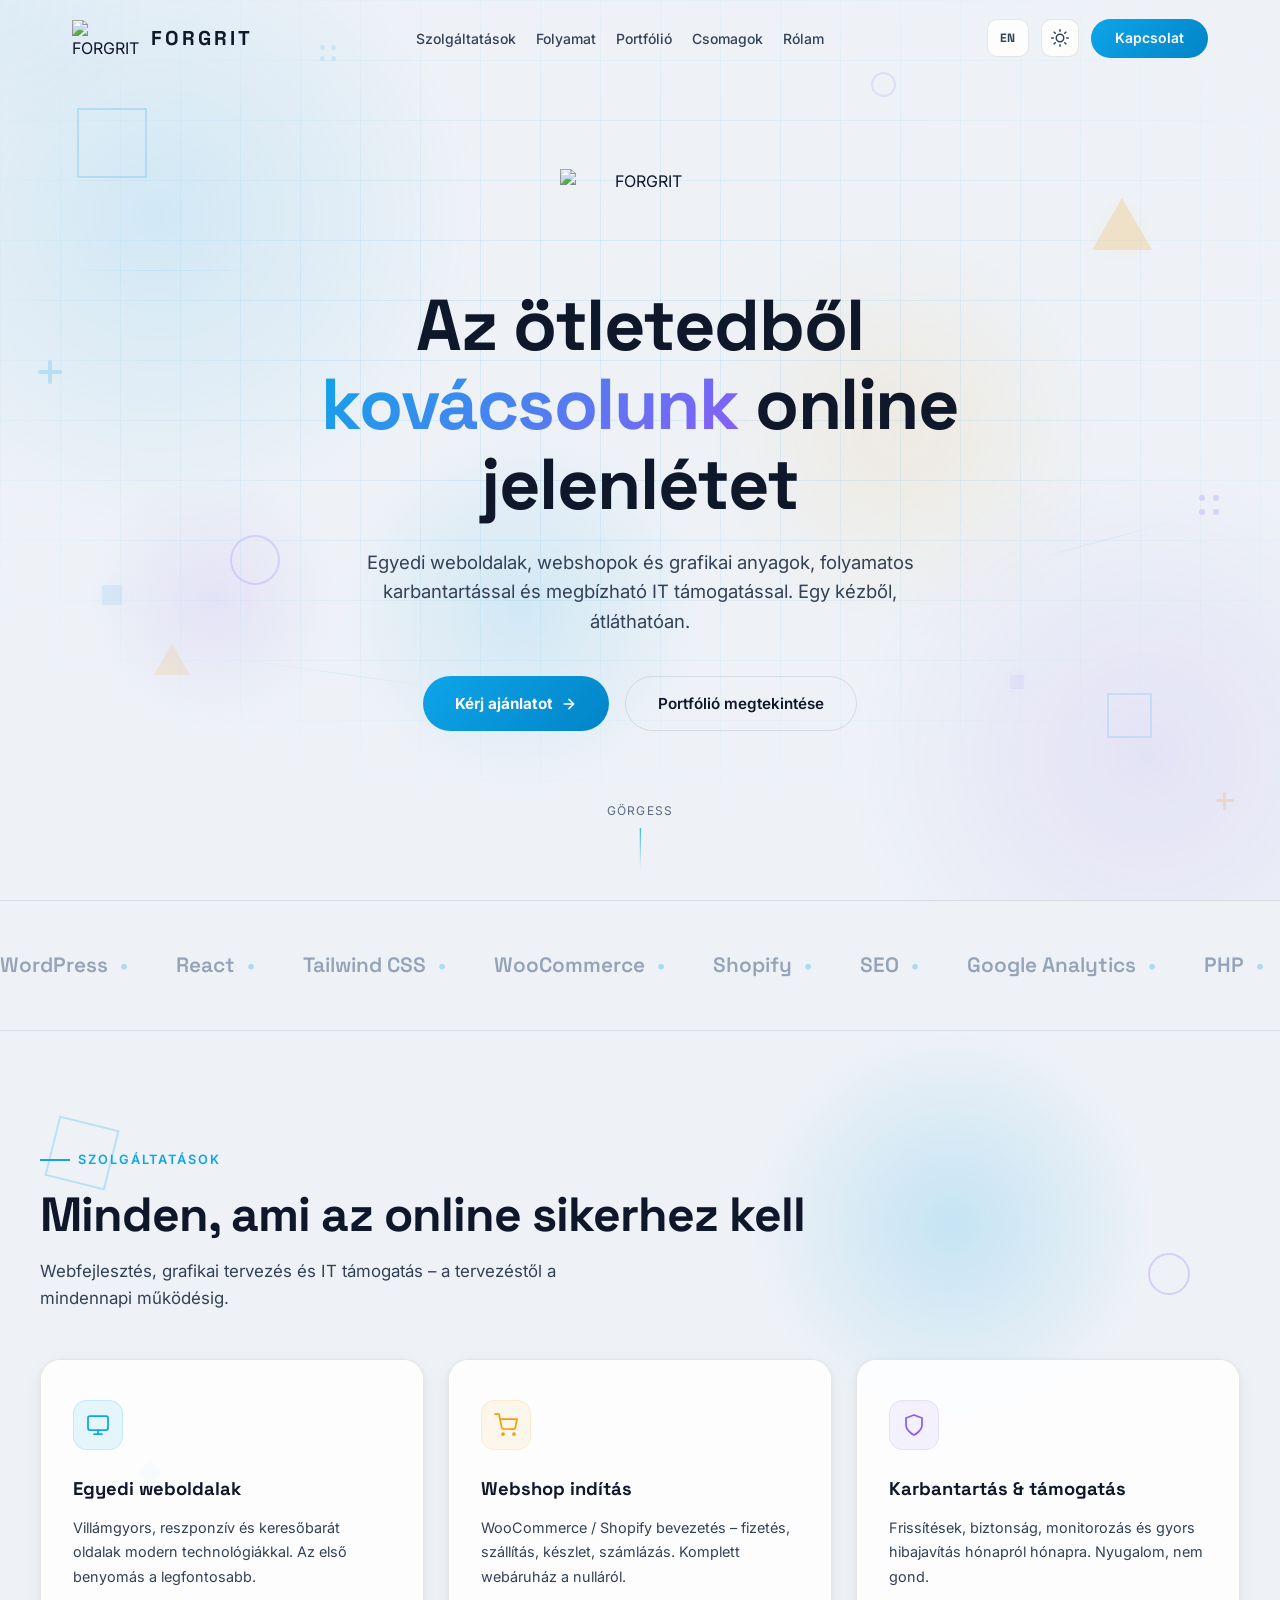
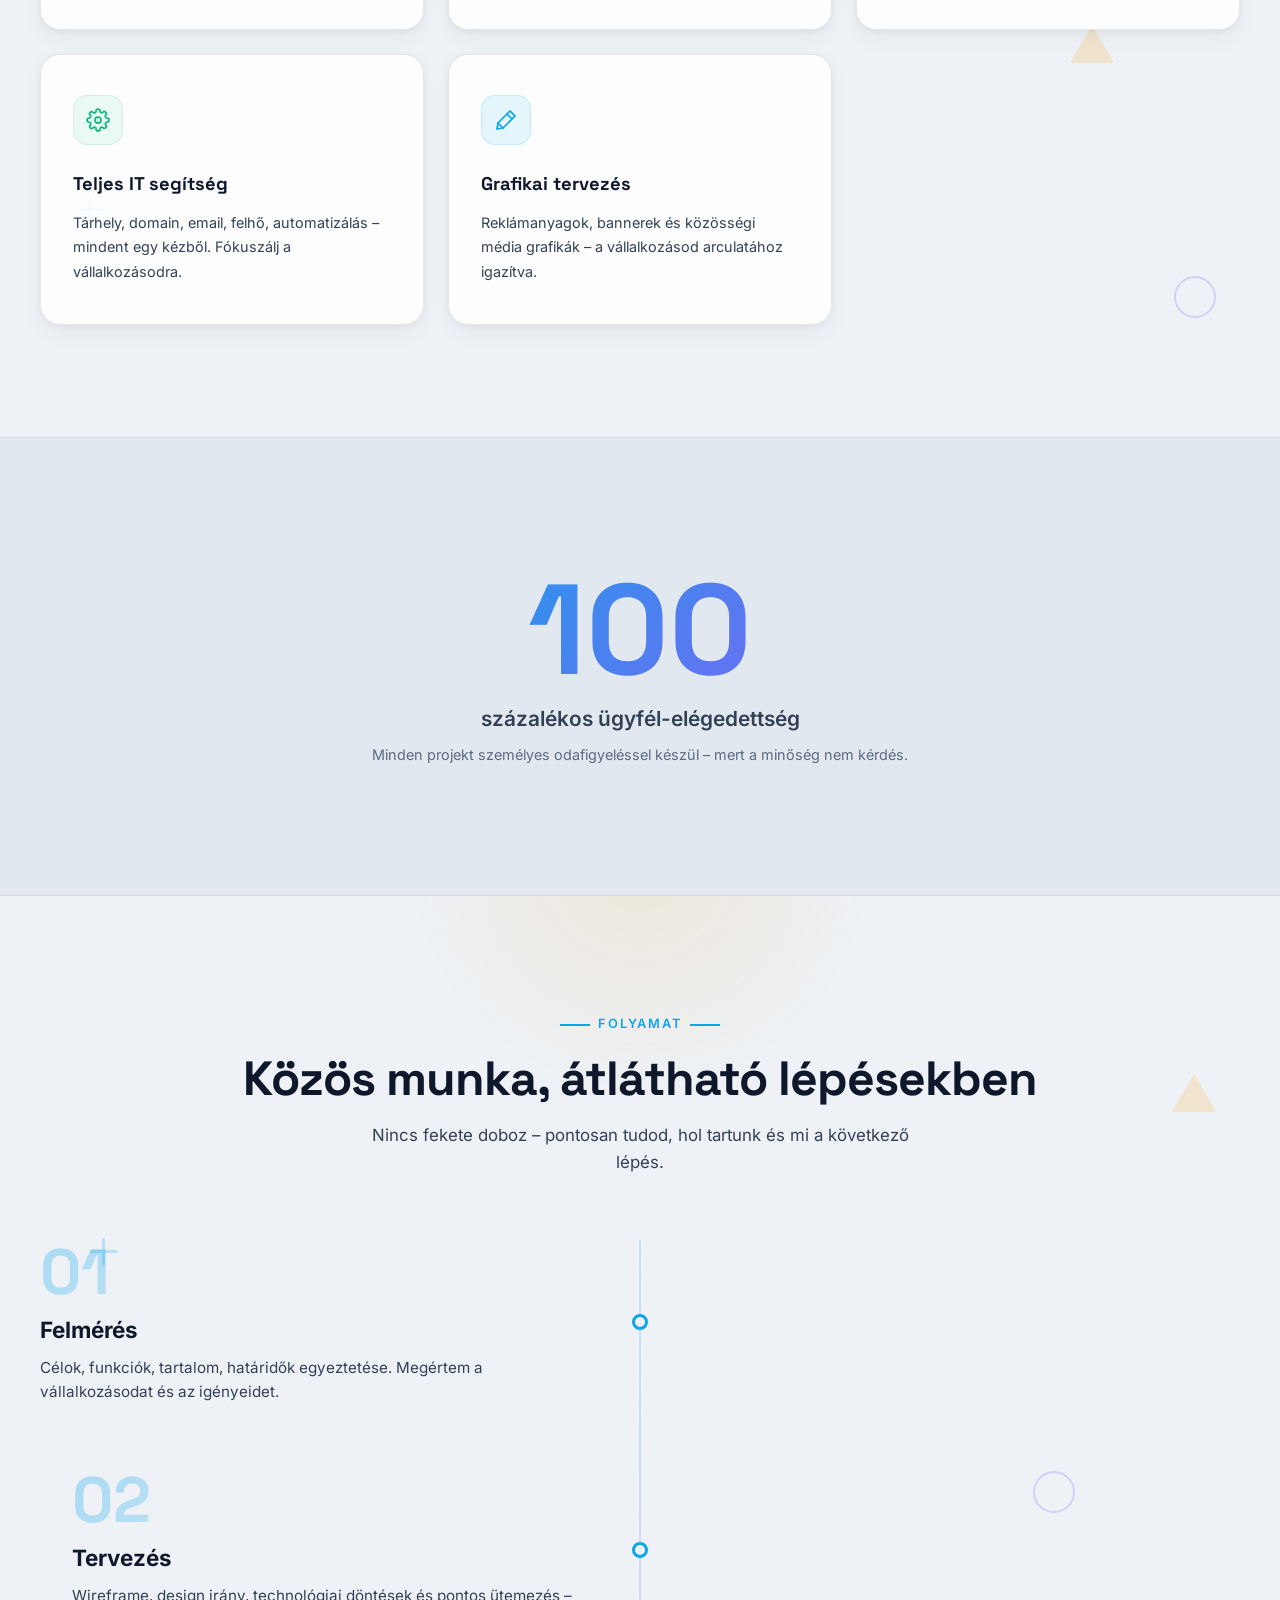
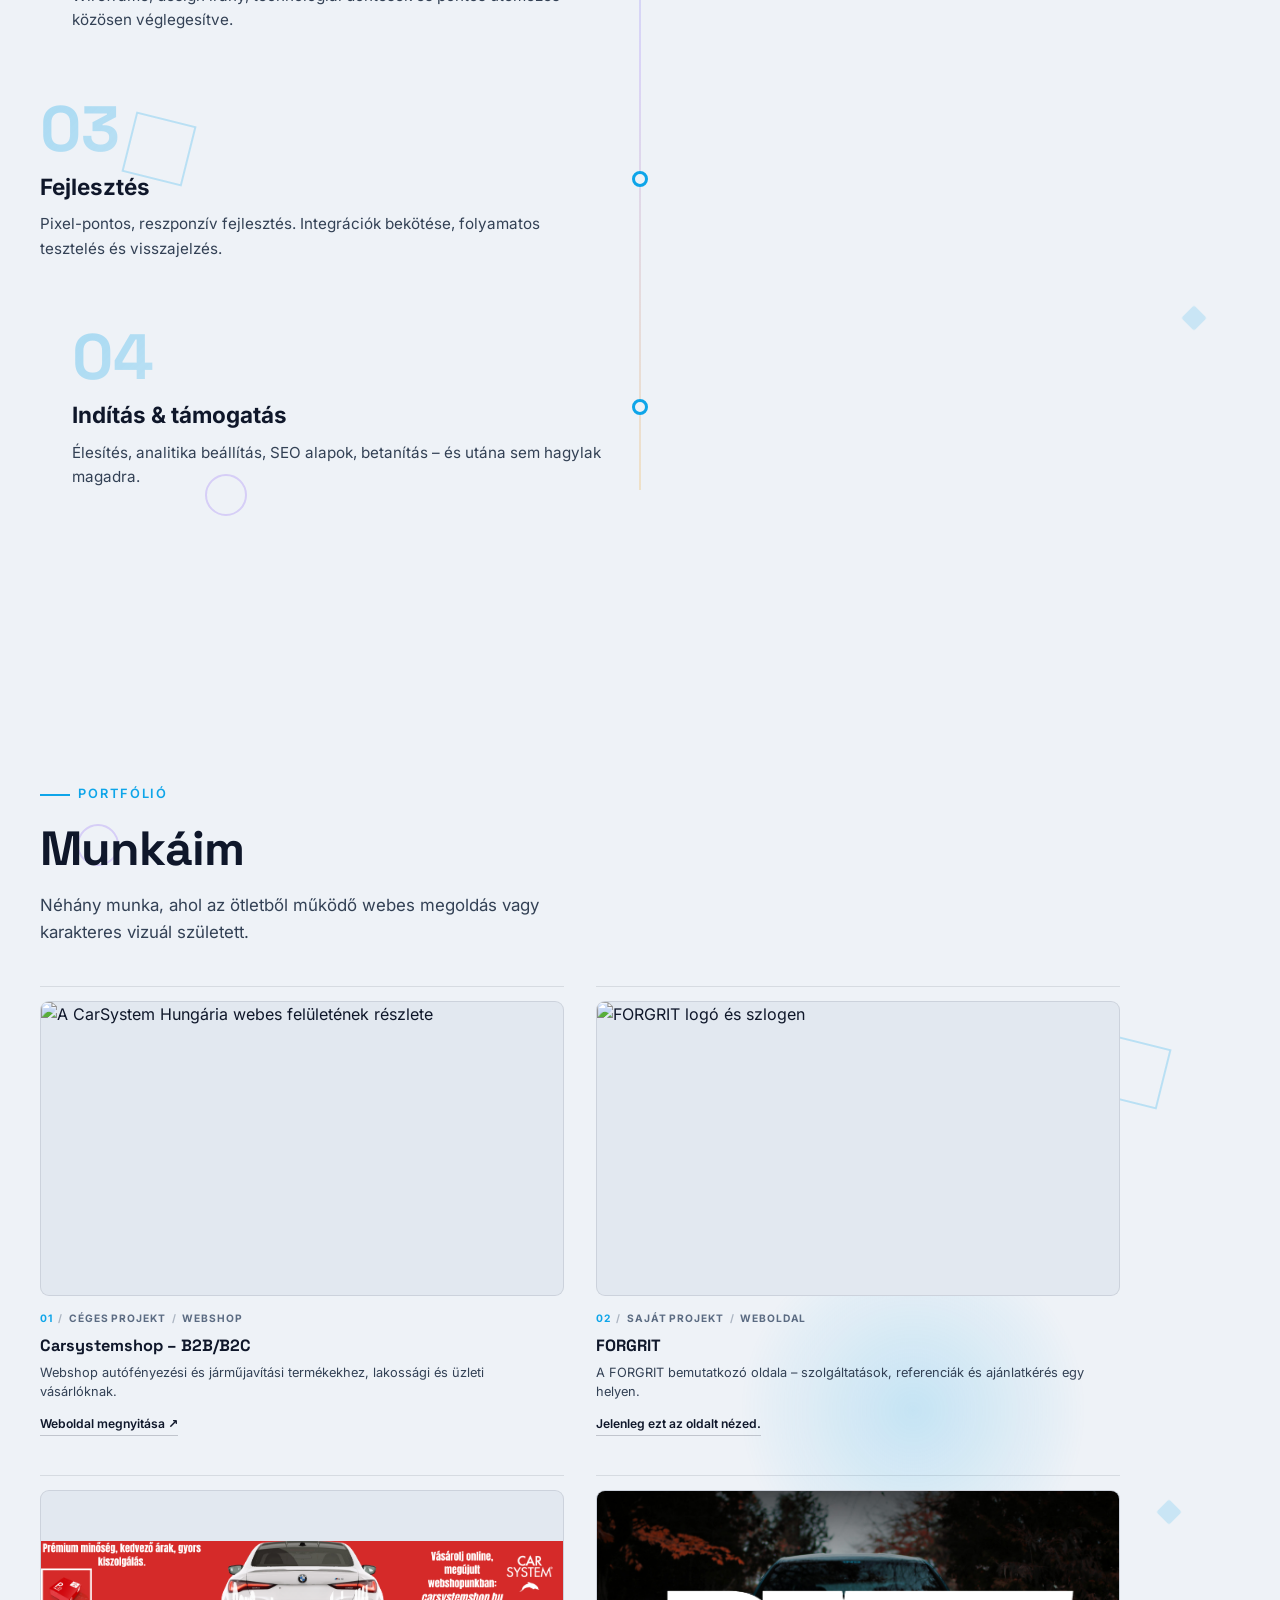
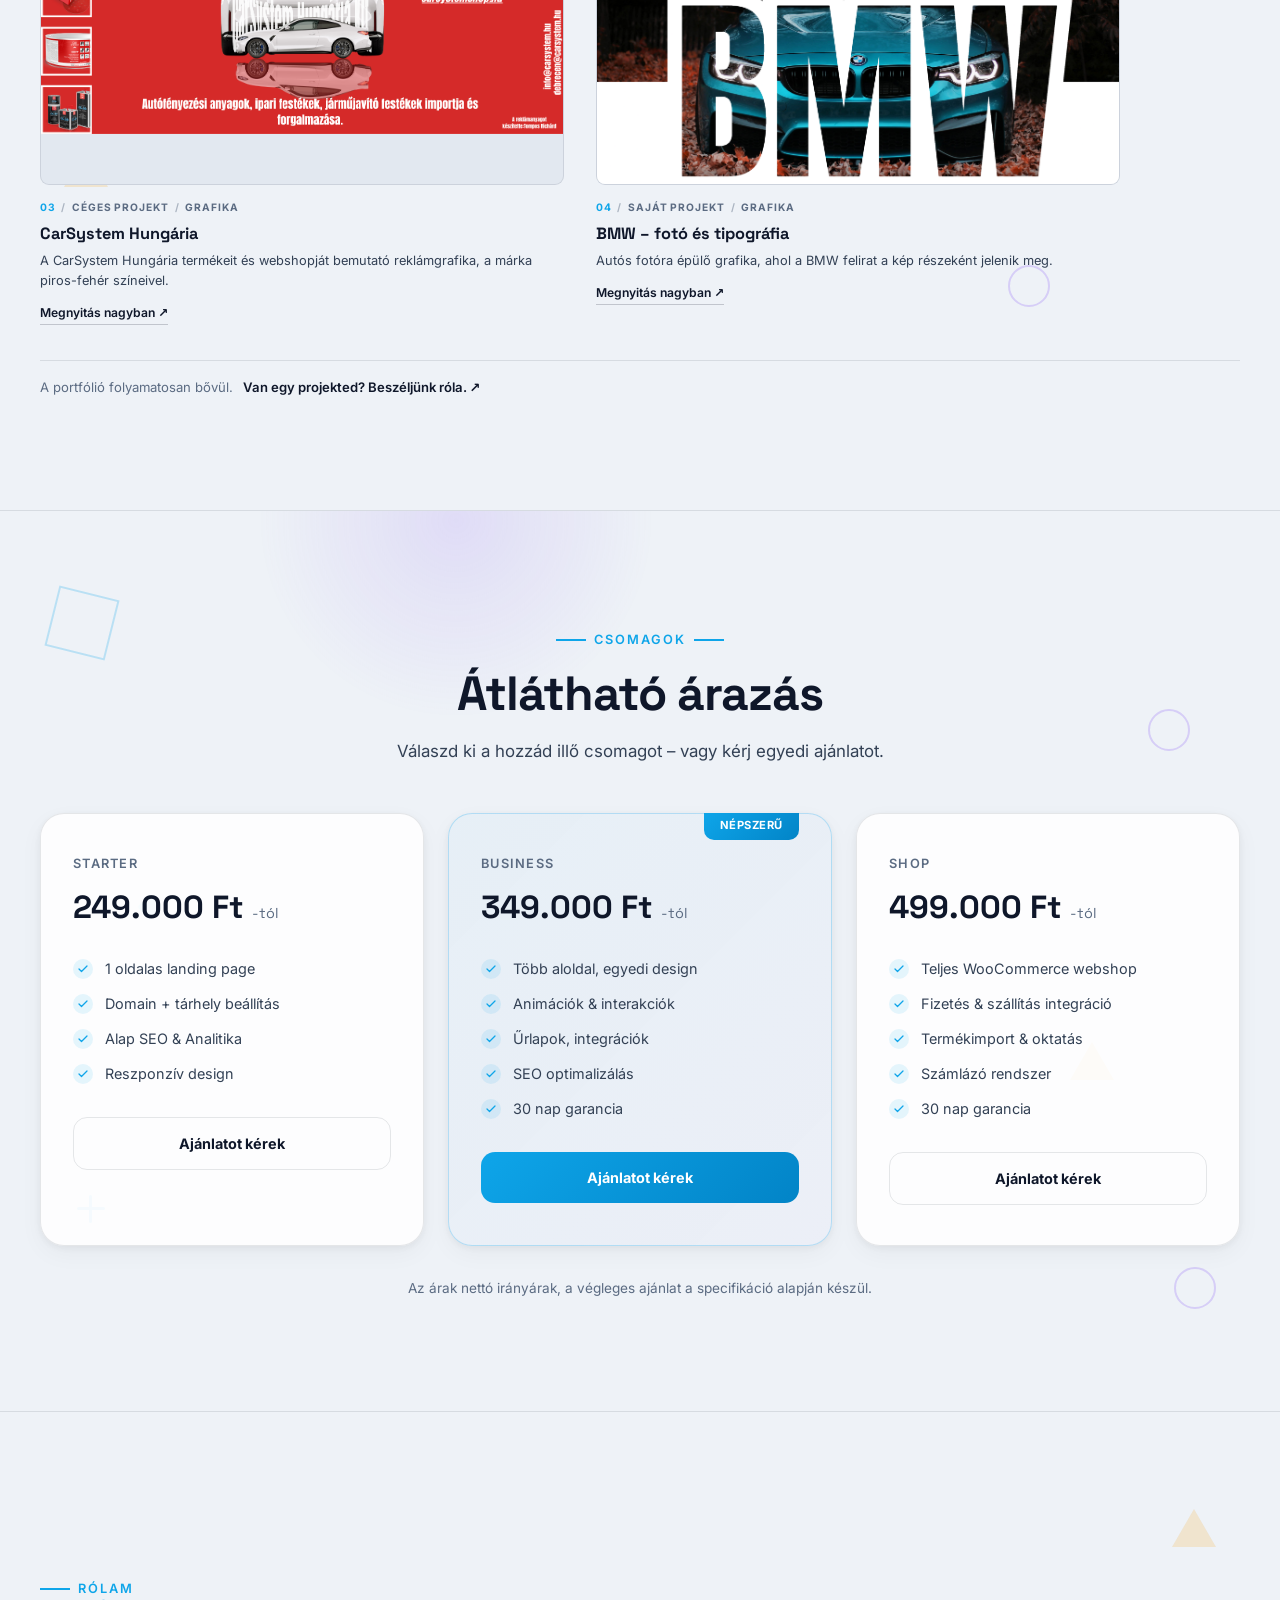
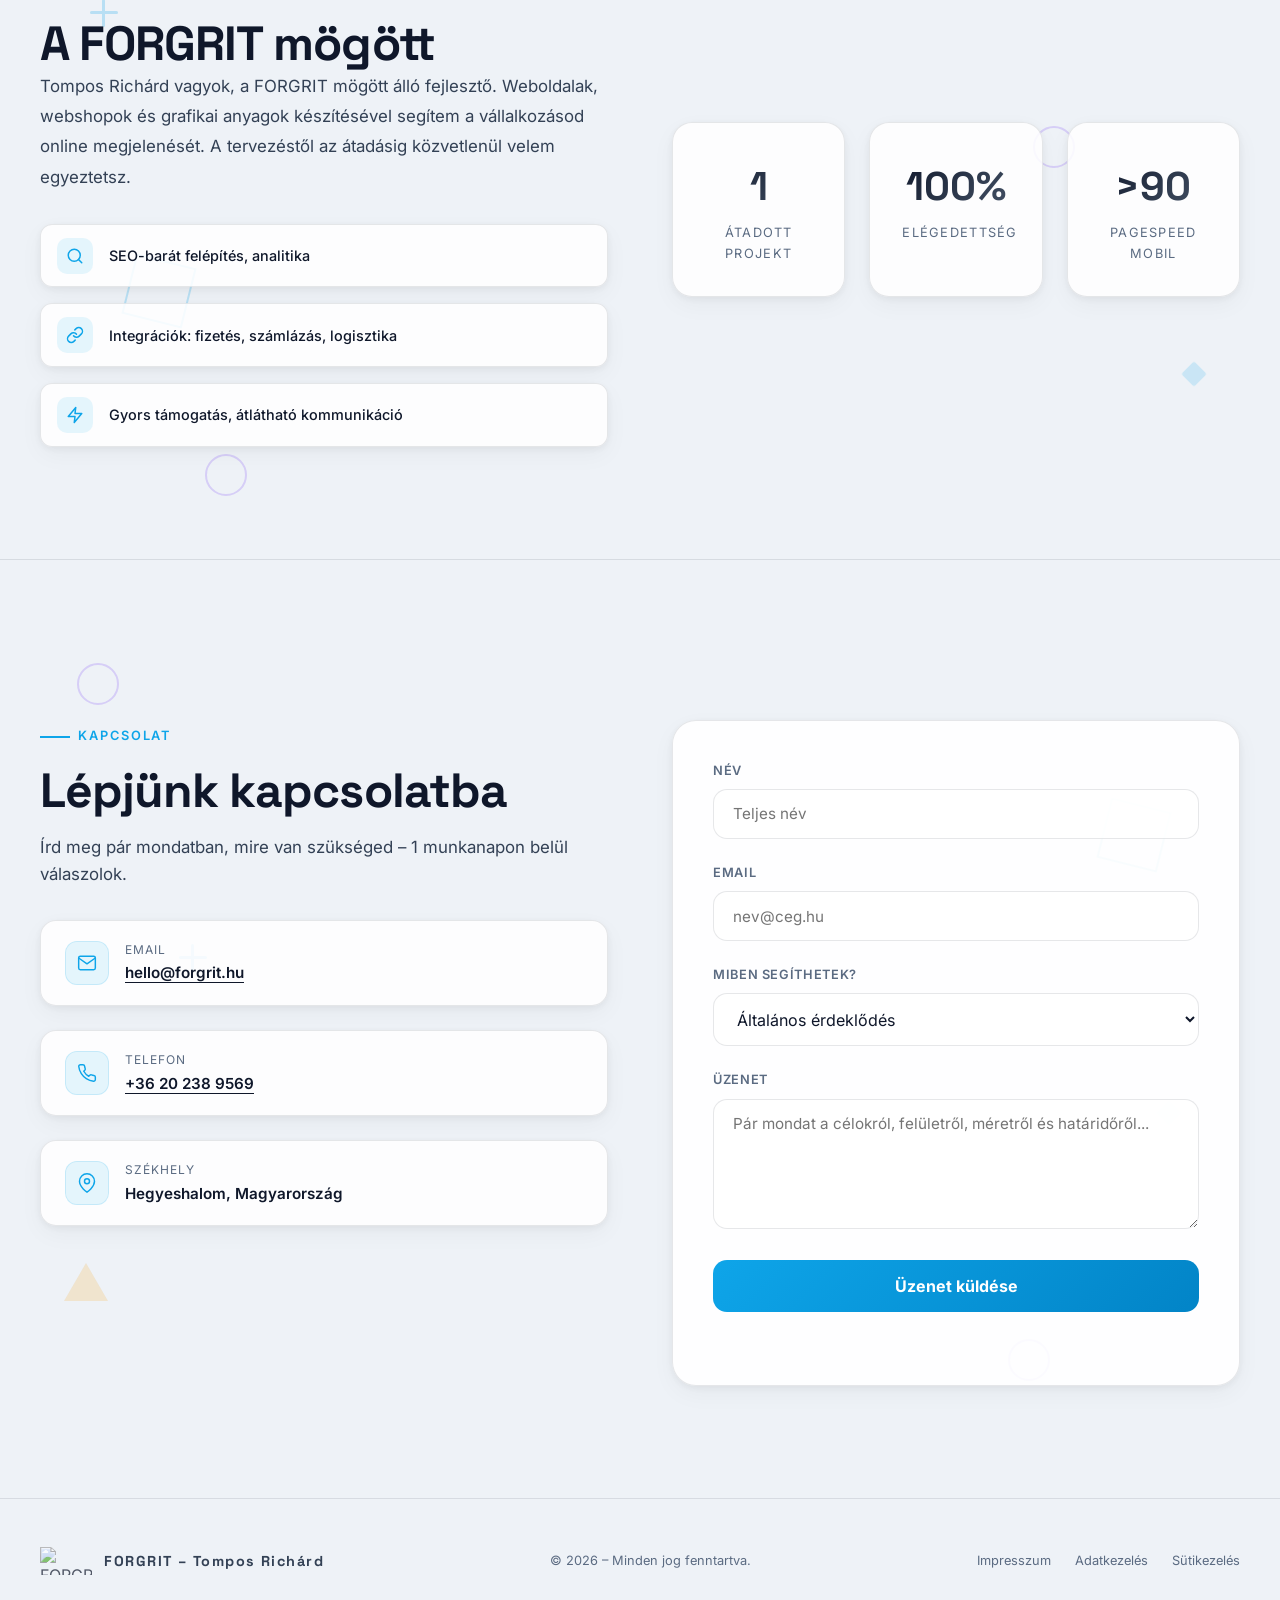
==== commit 7ca405b7: "Clean up legal and footer information" ====
--- a/index.html
+++ b/index.html
@@ -1901,7 +1901,7 @@
   <div class="footer-inner">
     <div class="footer-brand">
       <img src="logo2.png" alt="FORGRIT" width="558" height="298" decoding="async">
-      <span>FORGRIT – Tompos Richárd E.V.</span>
+      <span>FORGRIT – Tompos Richárd</span>
     </div>
     <div class="footer-copy">&copy; <span id="y"></span> – <span data-i18n="footer.rights">Minden jog fenntartva.</span></div>
     <div class="footer-links">
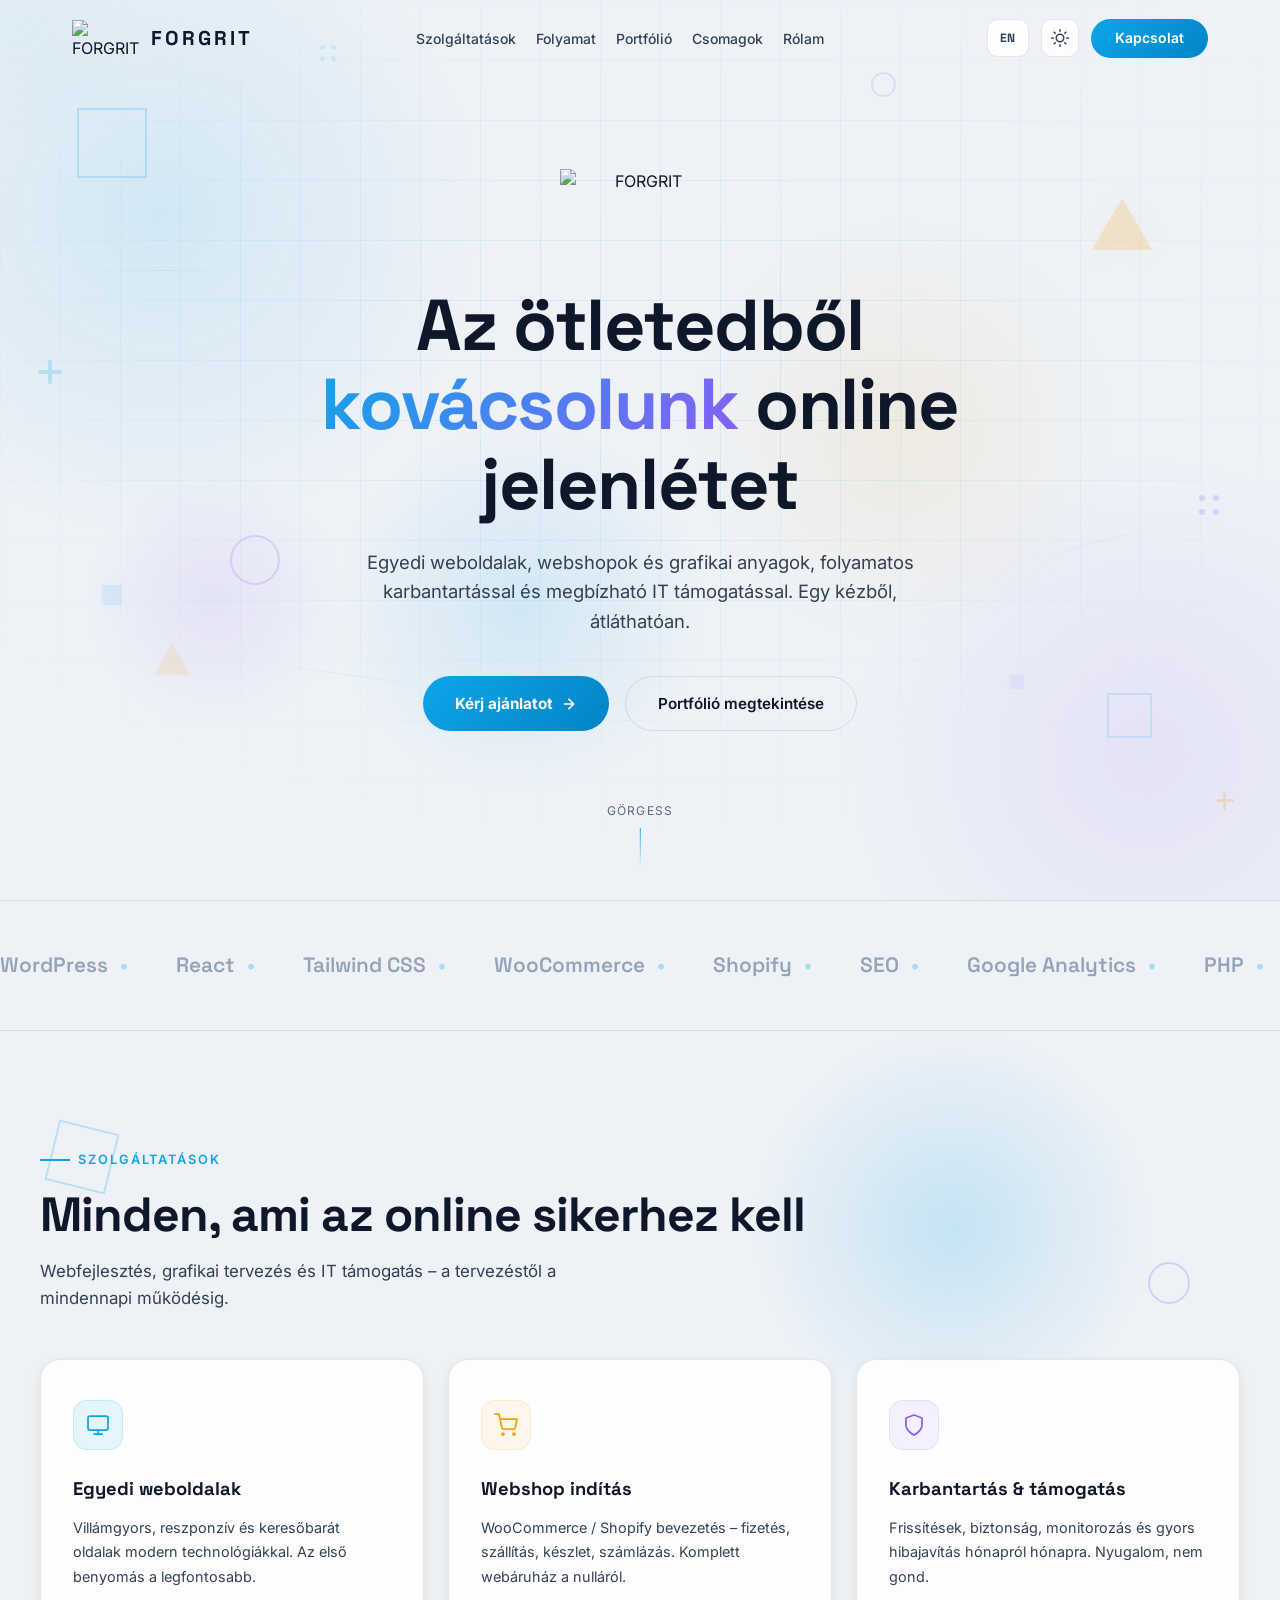
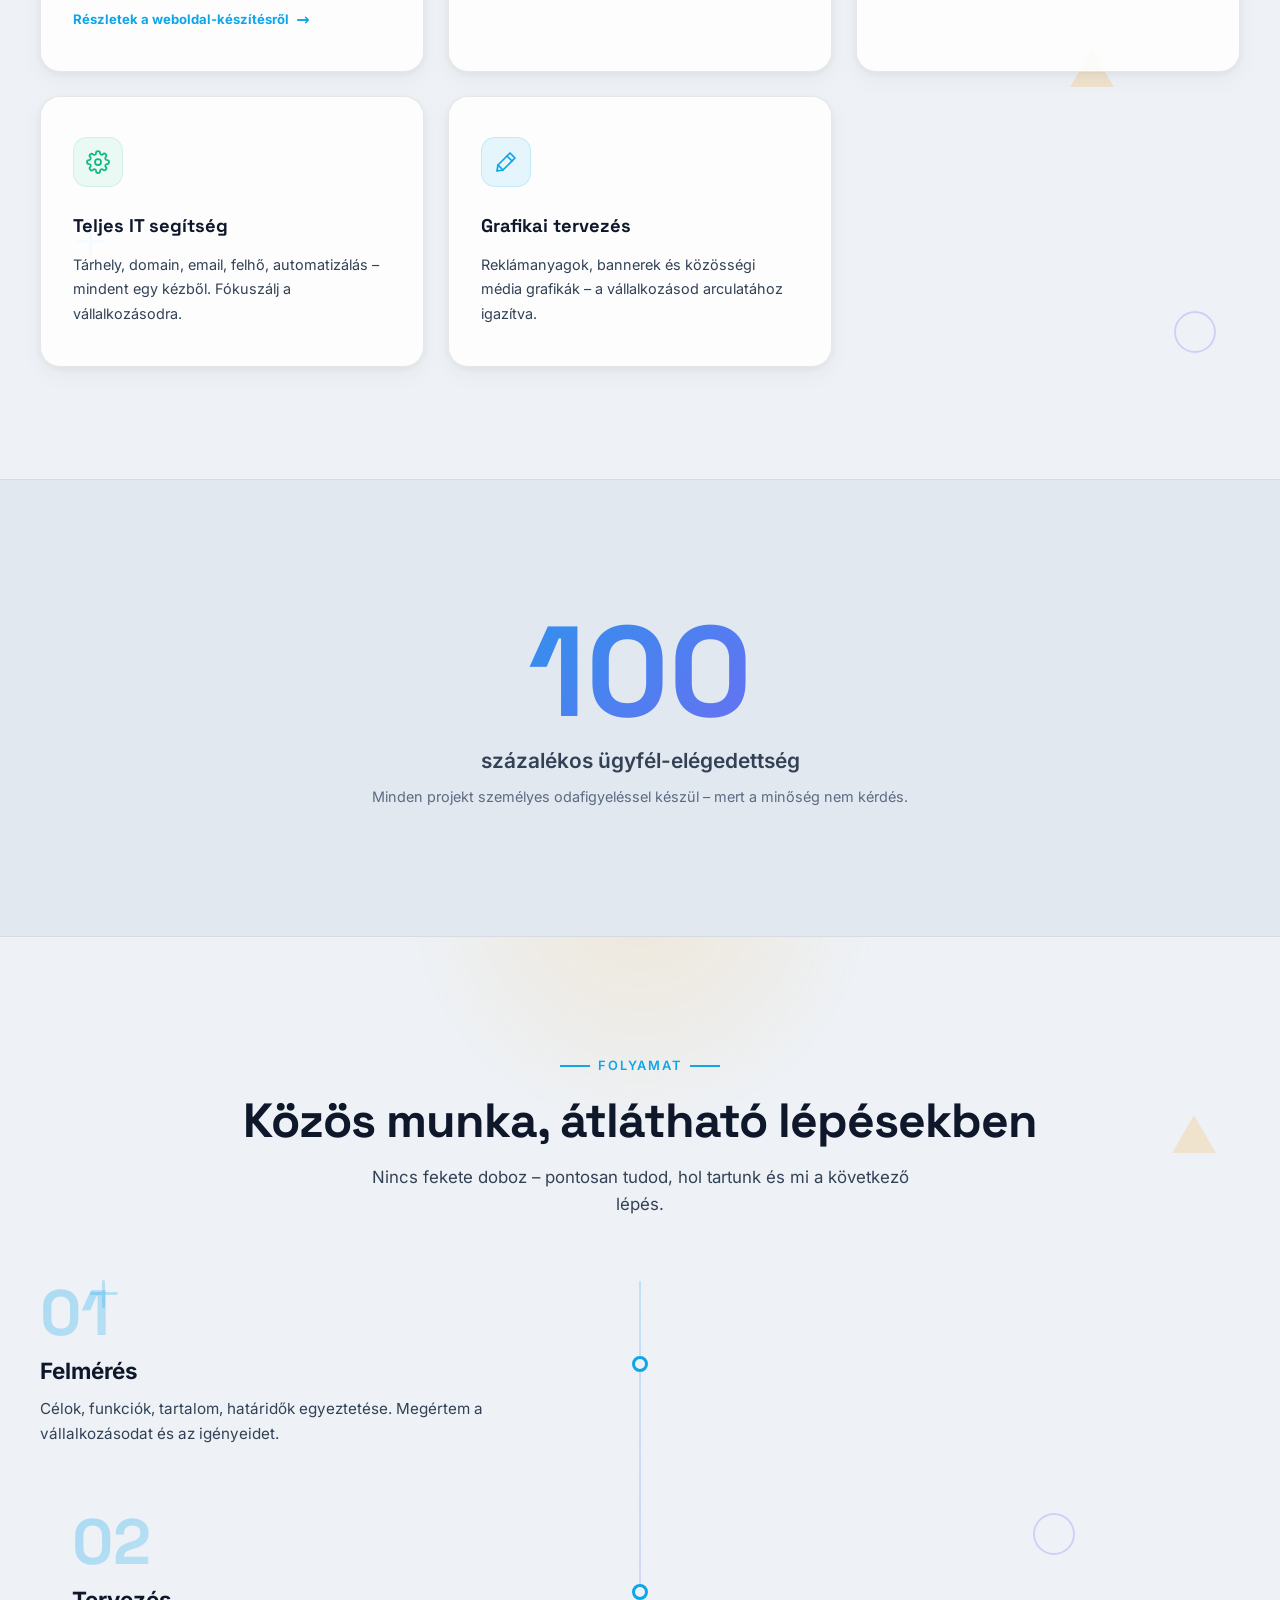
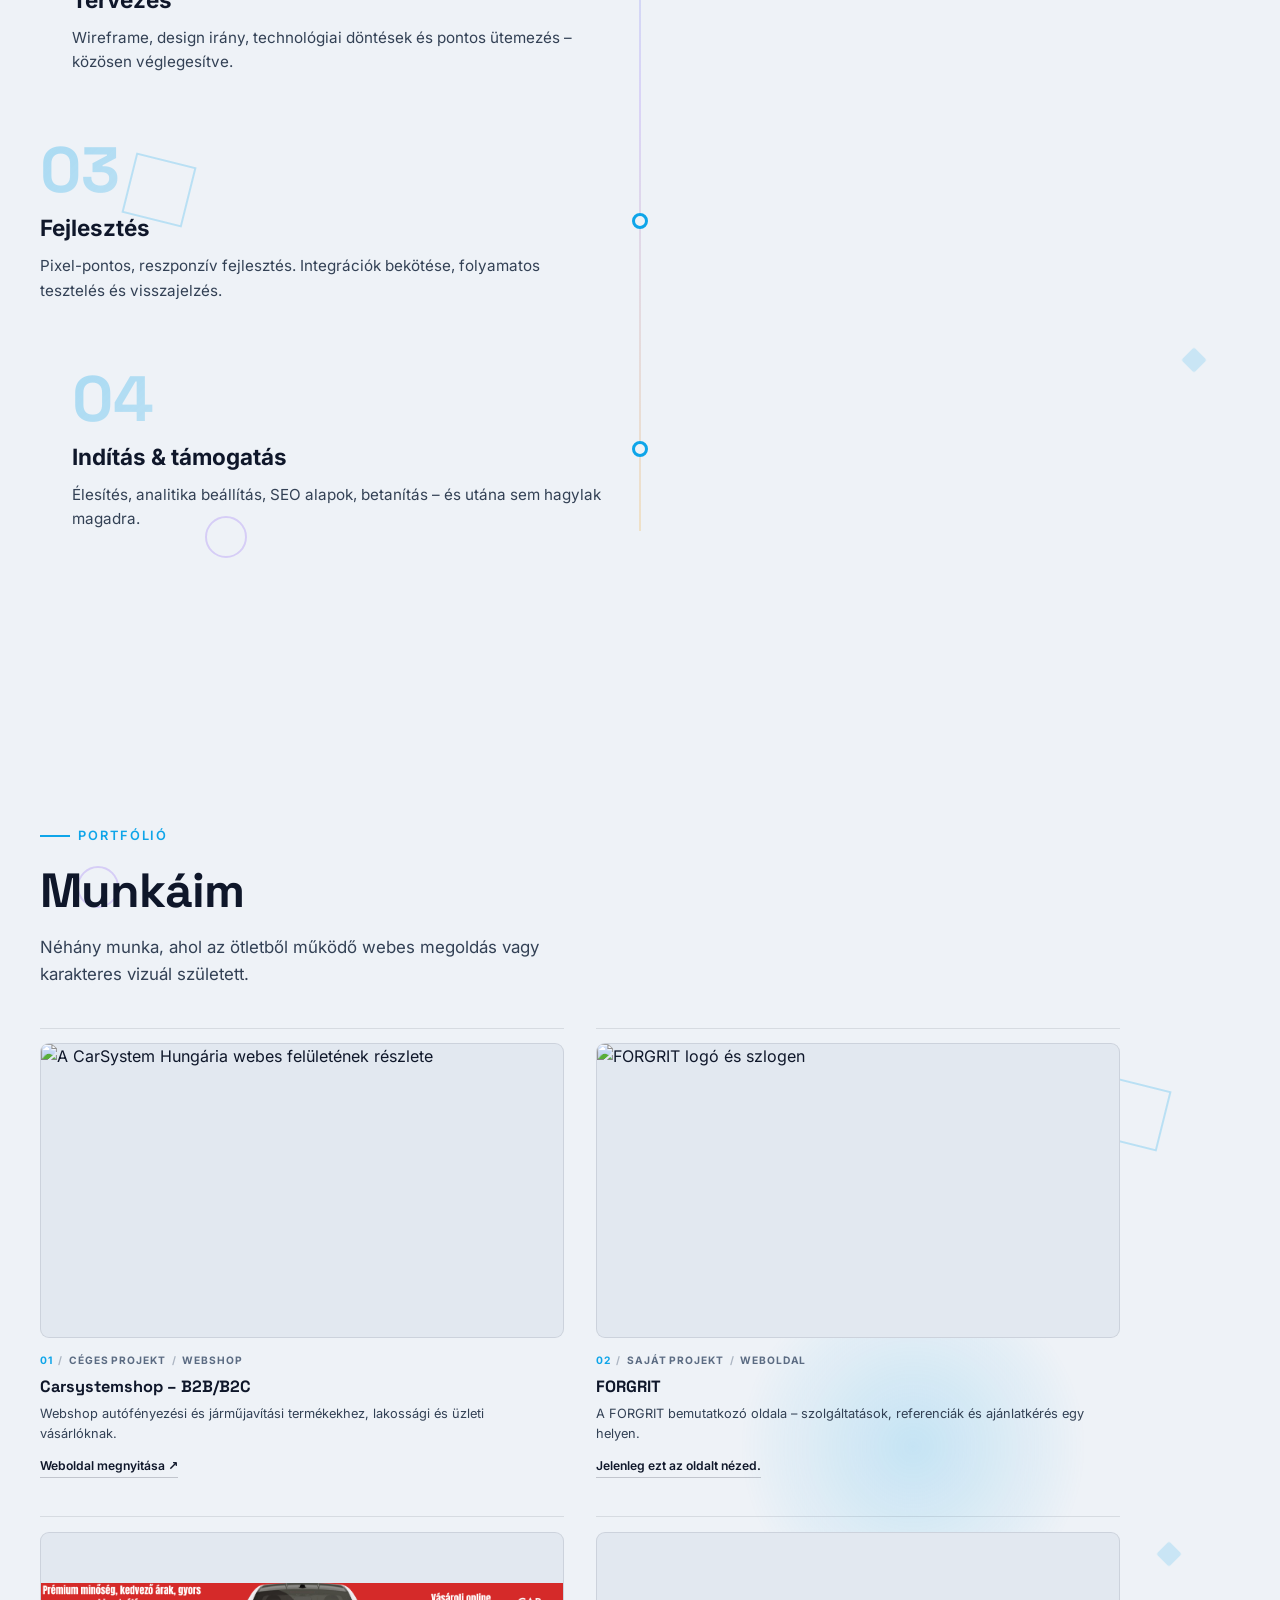
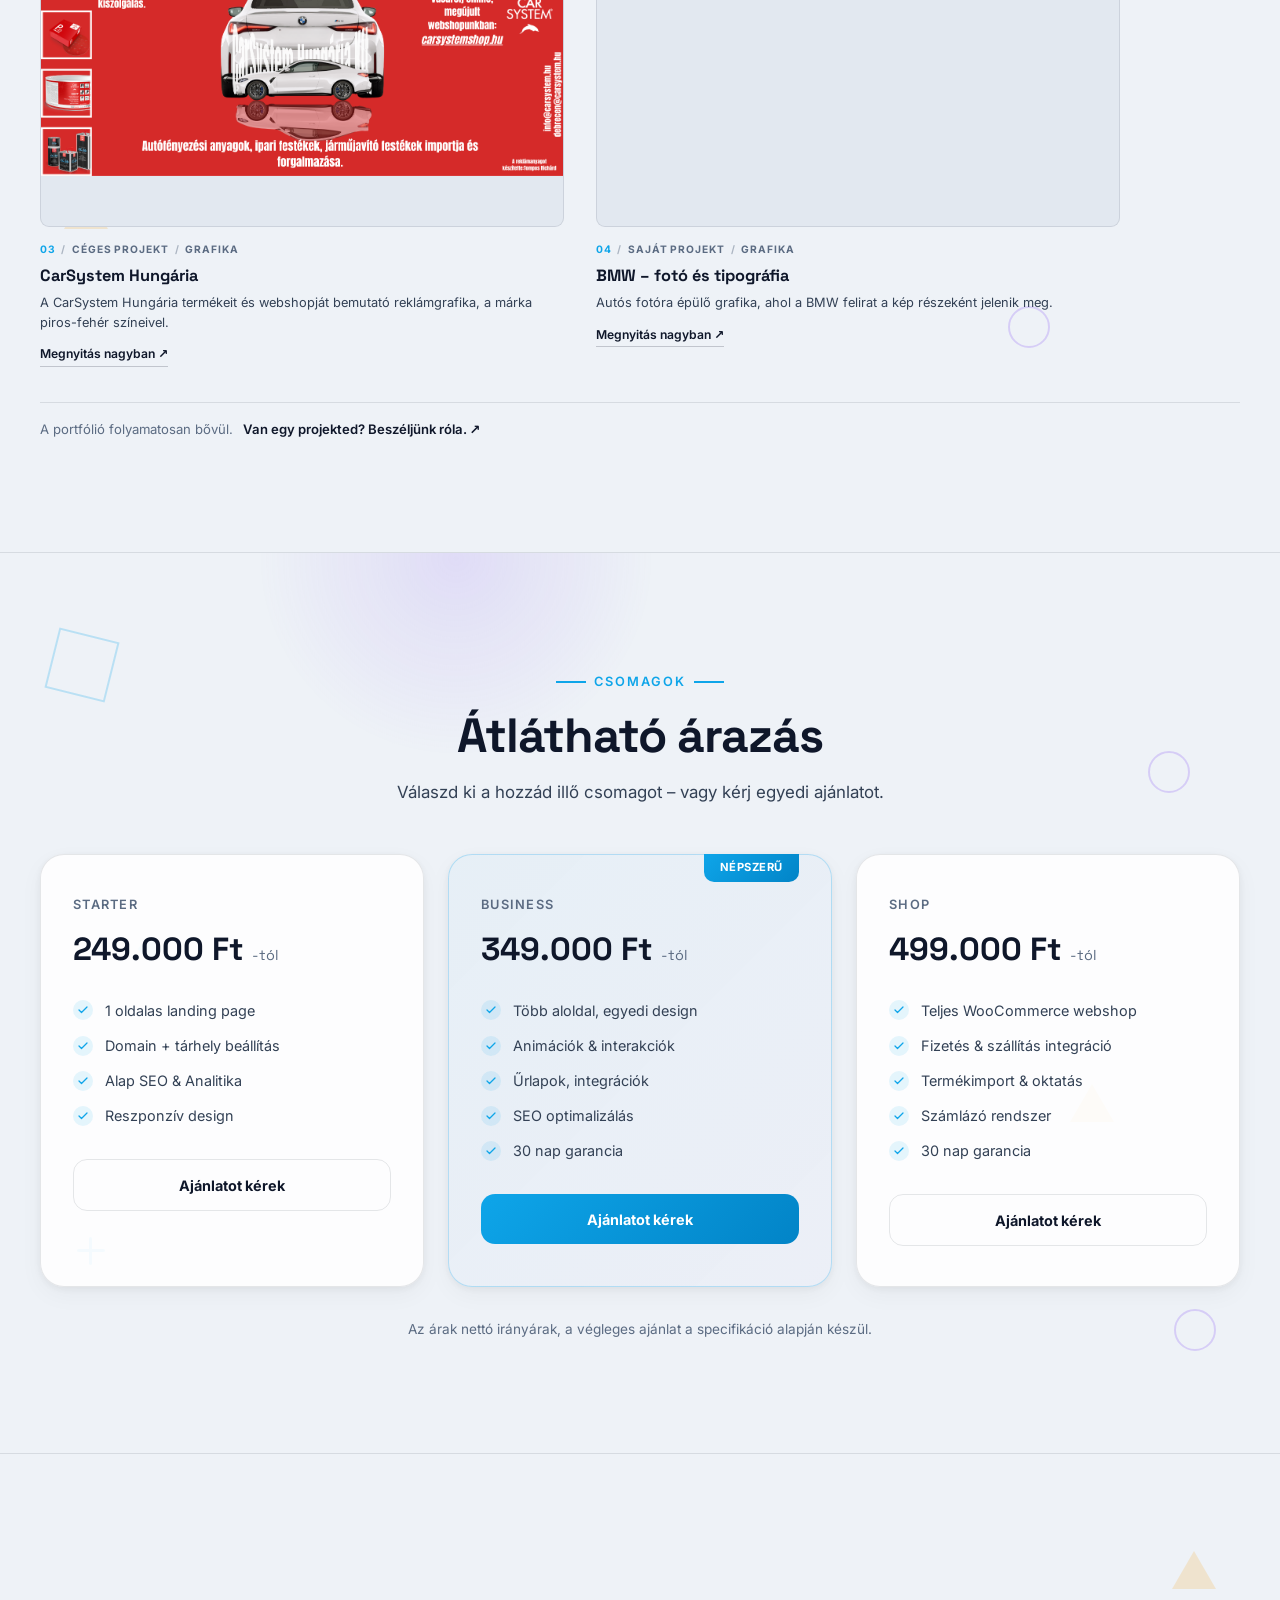
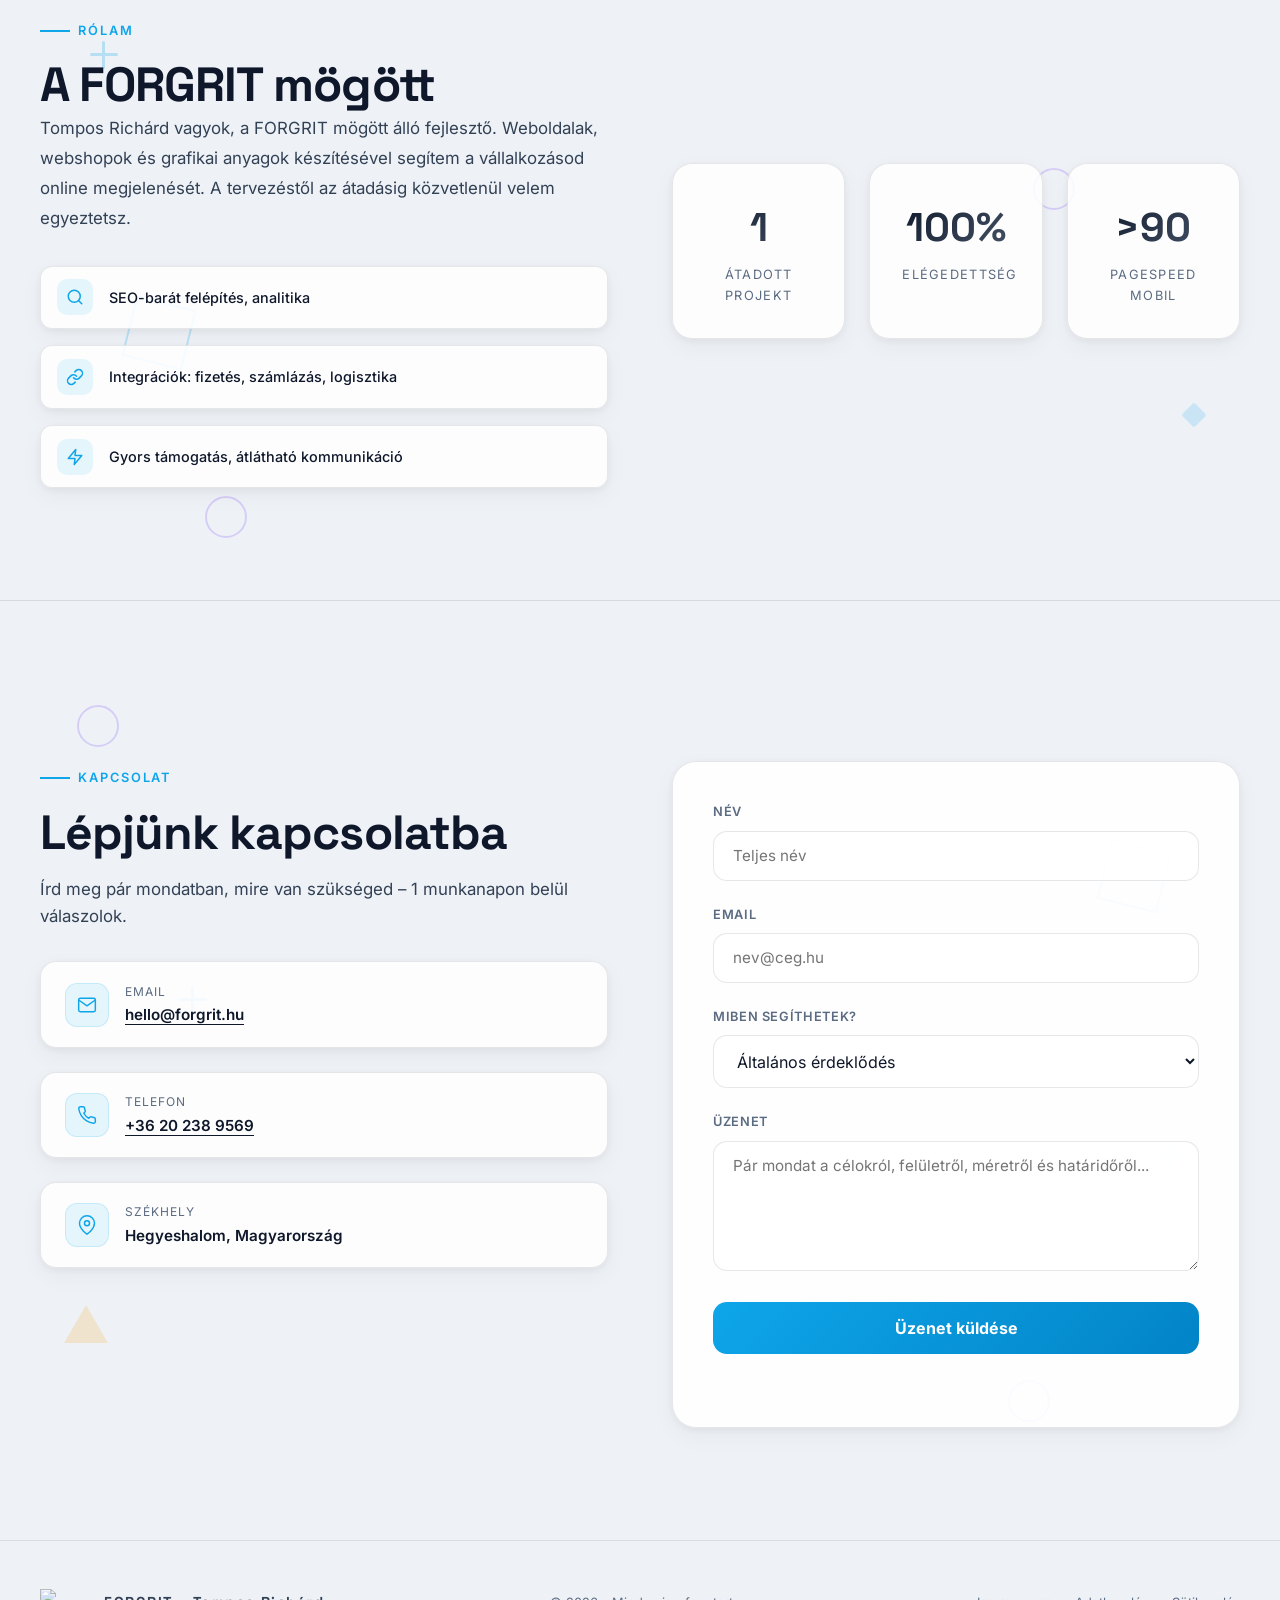
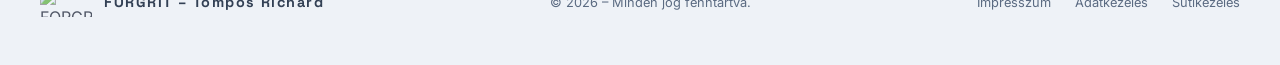
==== commit 4cfbc1d6: "Make website service link more visible" ====
--- a/index.html
+++ b/index.html
@@ -683,6 +683,20 @@
 
     .service-card:hover::before { opacity: 1; }
 
+    .service-card-link { display: block; color: inherit; text-decoration: none; cursor: pointer; }
+    .service-card-more {
+      display: inline-flex; align-items: center; gap: 0.45rem;
+      margin-top: 1.2rem; color: var(--cyan);
+      font-size: 0.82rem; font-weight: 700;
+      transition: gap 0.3s cubic-bezier(0.16, 1, 0.3, 1), color 0.3s;
+    }
+    .service-card-more::after {
+      content: '→'; font-size: 1rem; line-height: 1;
+      transition: transform 0.3s cubic-bezier(0.16, 1, 0.3, 1);
+    }
+    .service-card-link:hover .service-card-more { gap: 0.65rem; }
+    .service-card-link:hover .service-card-more::after { transform: translateX(2px); }
+
     .service-icon {
       width: 50px; height: 50px; border-radius: 14px;
       display: flex; align-items: center; justify-content: center;
@@ -1532,13 +1546,14 @@
       <p class="section-desc" data-i18n="services.desc">Webfejlesztés, grafikai tervezés és IT támogatás – a tervezéstől a mindennapi működésig.</p>
     </div>
     <div class="services-grid stagger">
-      <div class="service-card reveal" style="--i:0; --card-accent: var(--cyan);">
+      <a href="weboldal-keszites.html" class="service-card service-card-link reveal" style="--i:0; --card-accent: var(--cyan);" aria-label="Egyedi weboldalak – részletek">
         <div class="service-icon">
           <svg viewBox="0 0 24 24"><rect x="2" y="3" width="20" height="14" rx="2"/><line x1="8" y1="21" x2="16" y2="21"/><line x1="12" y1="17" x2="12" y2="21"/></svg>
         </div>
         <h3 data-i18n="services.s1.title">Egyedi weboldalak</h3>
-        <p data-i18n="services.s1.desc">Villámgyors, reszponzív és keresőbarát oldalak modern technológiákkal. Az első benyomás a legfontosabb.</p>
-      </div>
+        <p data-i18n="services.s1.desc">Villámgyors, reszponzív és keresőbarát oldalak modern technológiákkal. Az első benyomás a legfontosabb.</p>
+        <span class="service-card-more" data-i18n="services.s1.more">Részletek a weboldal-készítésről</span>
+      </a>
       <div class="service-card reveal" style="--i:1; --card-accent: var(--amber);">
         <div class="service-icon">
           <svg viewBox="0 0 24 24"><circle cx="9" cy="21" r="1"/><circle cx="20" cy="21" r="1"/><path d="M1 1h4l2.68 13.39a2 2 0 0 0 2 1.61h9.72a2 2 0 0 0 2-1.61L23 6H6"/></svg>
@@ -1935,7 +1950,8 @@
       'services.title': 'Everything you need for online success',
       'services.desc': 'Web development, graphic design and IT support – from planning to day-to-day operation.',
       'services.s1.title': 'Custom Websites',
-      'services.s1.desc': 'Lightning-fast, responsive and SEO-friendly sites built with modern technologies. First impressions matter.',
+      'services.s1.desc': 'Lightning-fast, responsive and SEO-friendly sites built with modern technologies. First impressions matter.',
+      'services.s1.more': 'Website service details',
       'services.s2.title': 'Webshop Launch',
       'services.s2.desc': 'WooCommerce / Shopify setup – payments, shipping, inventory, invoicing. A complete online store from scratch.',
       'services.s3.title': 'Maintenance & Support',
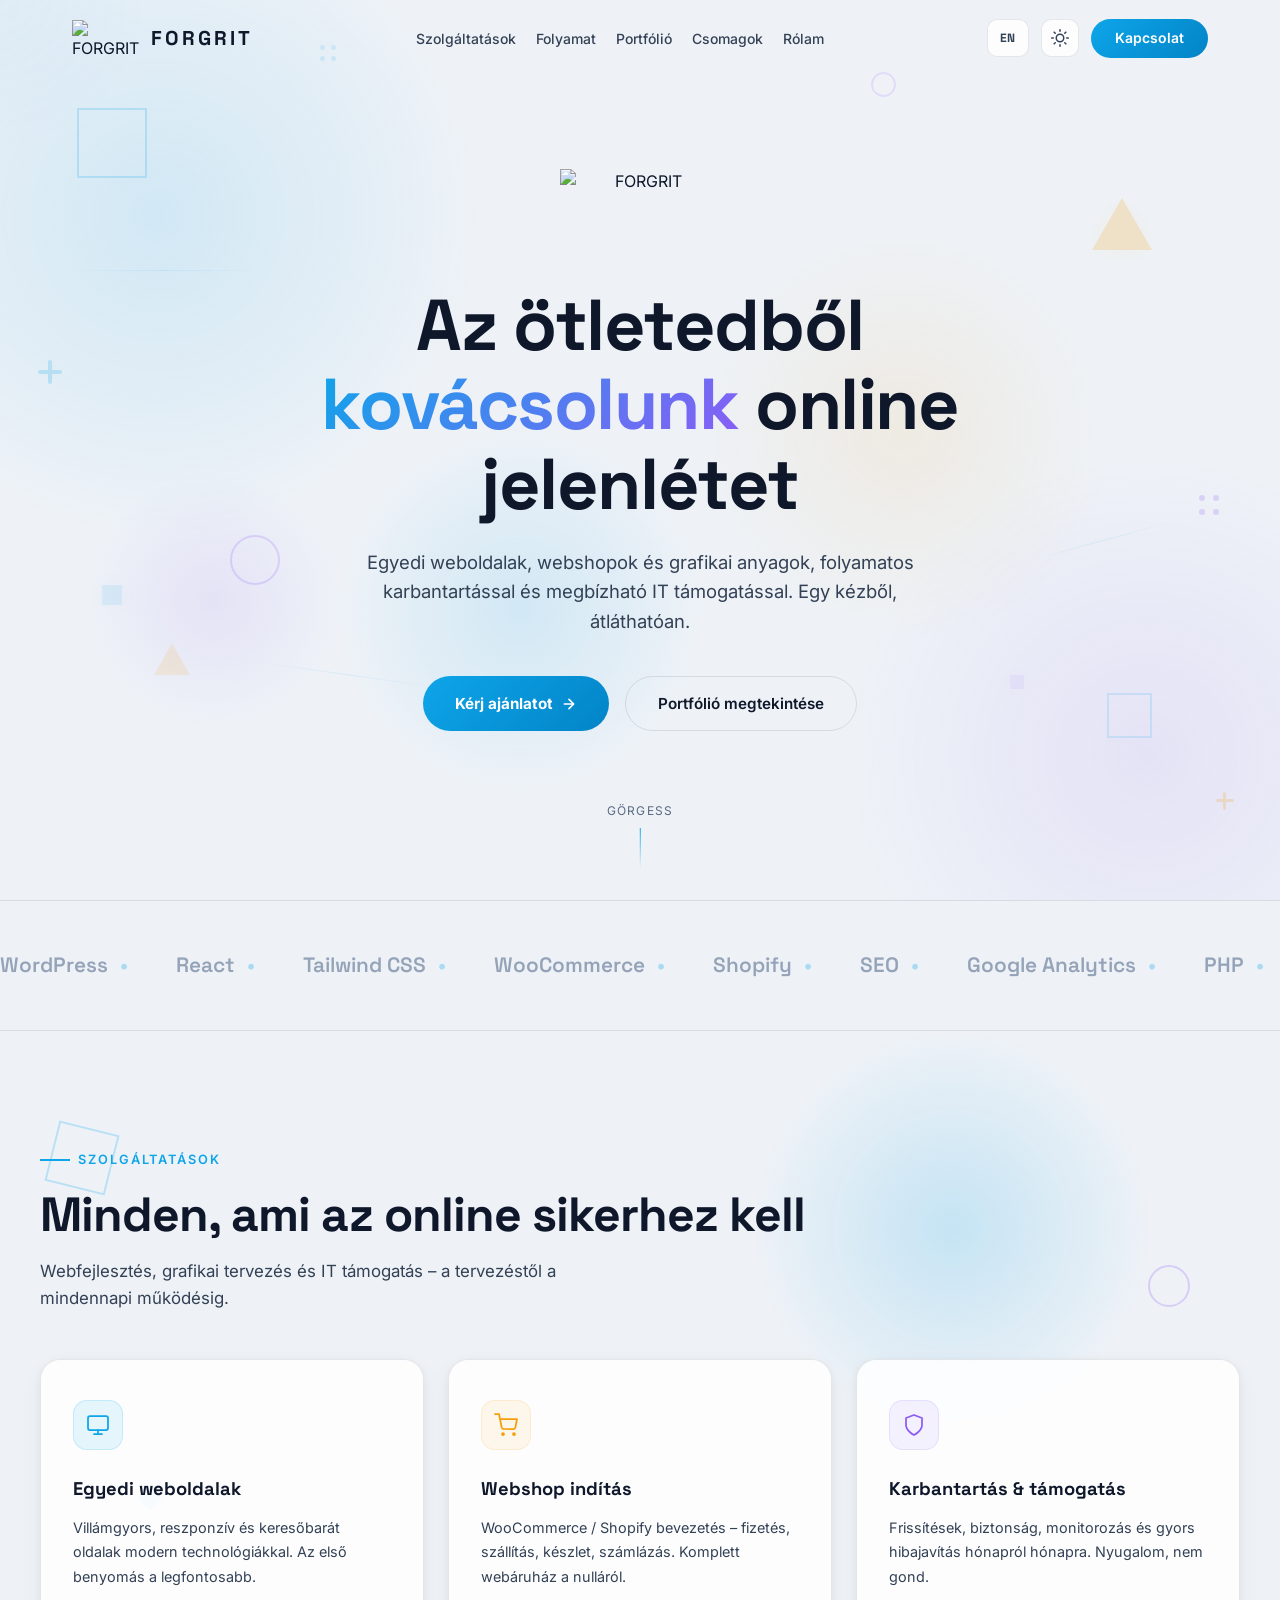
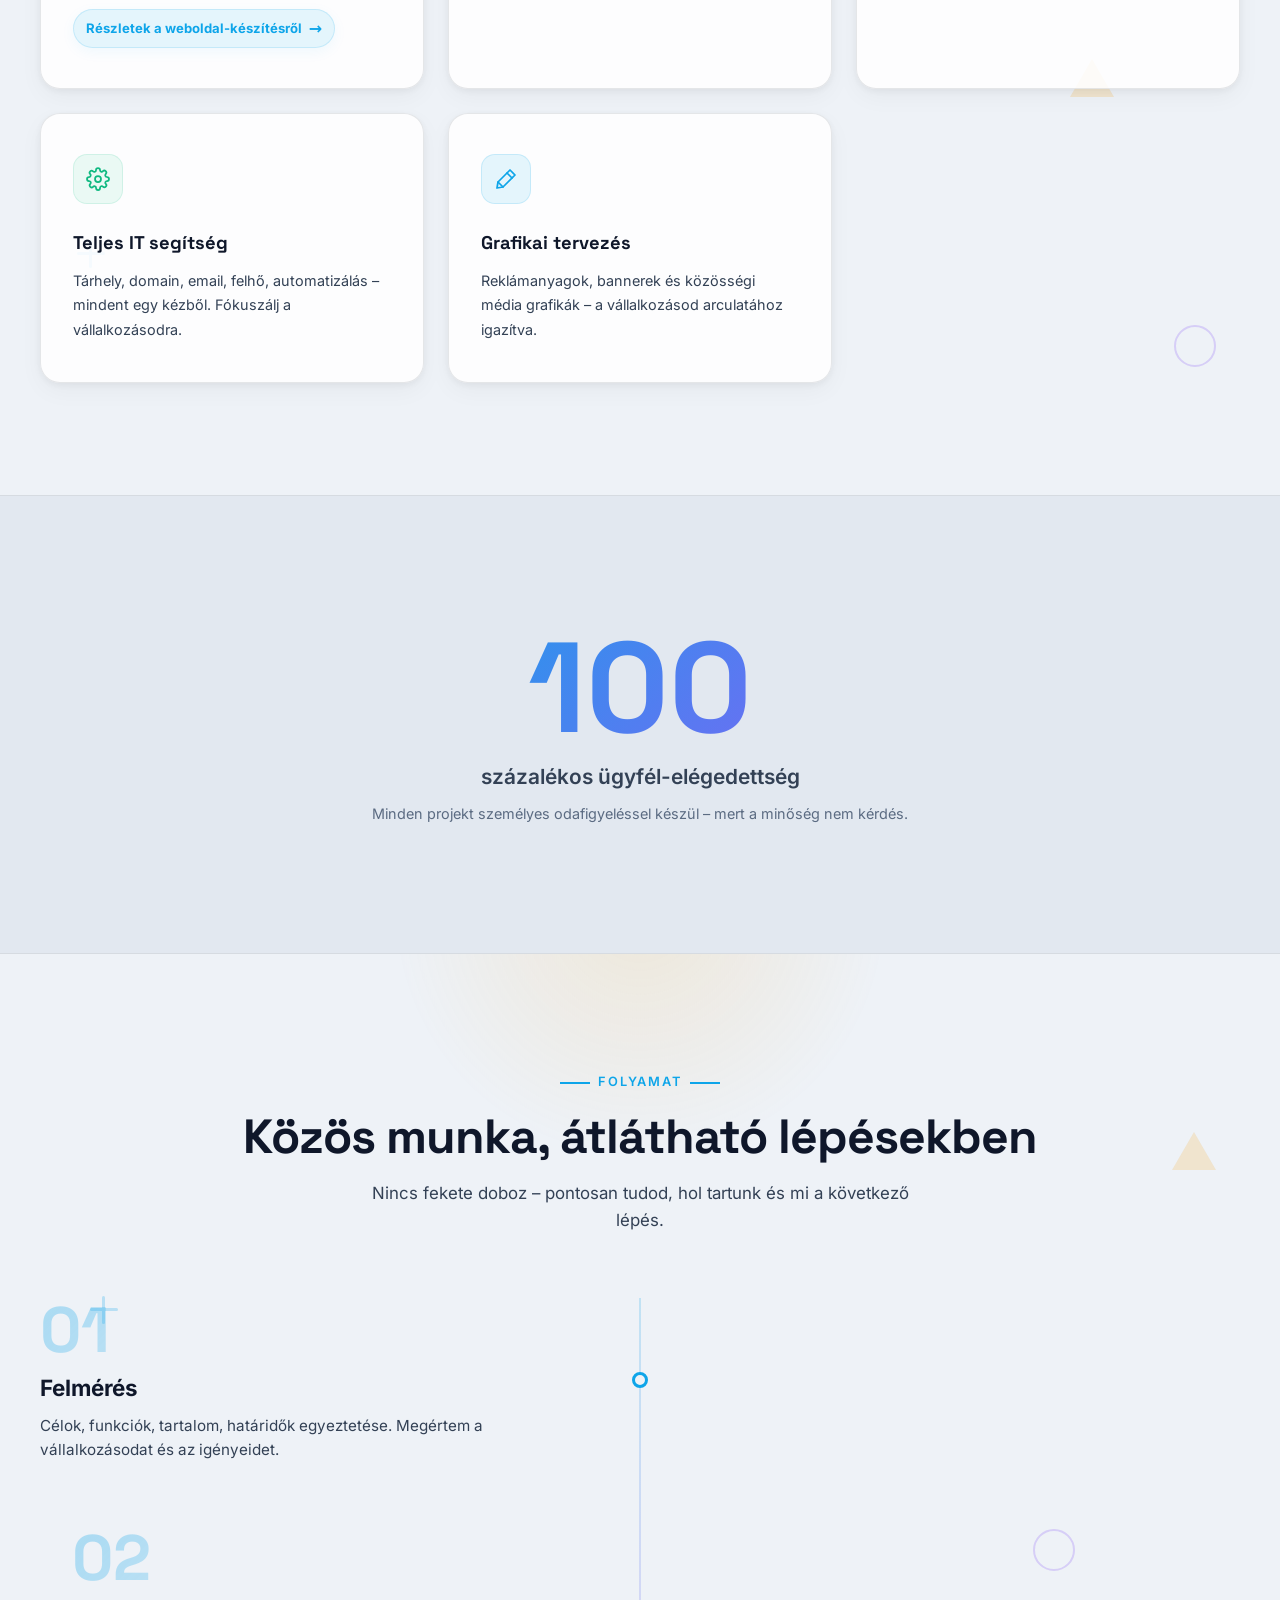
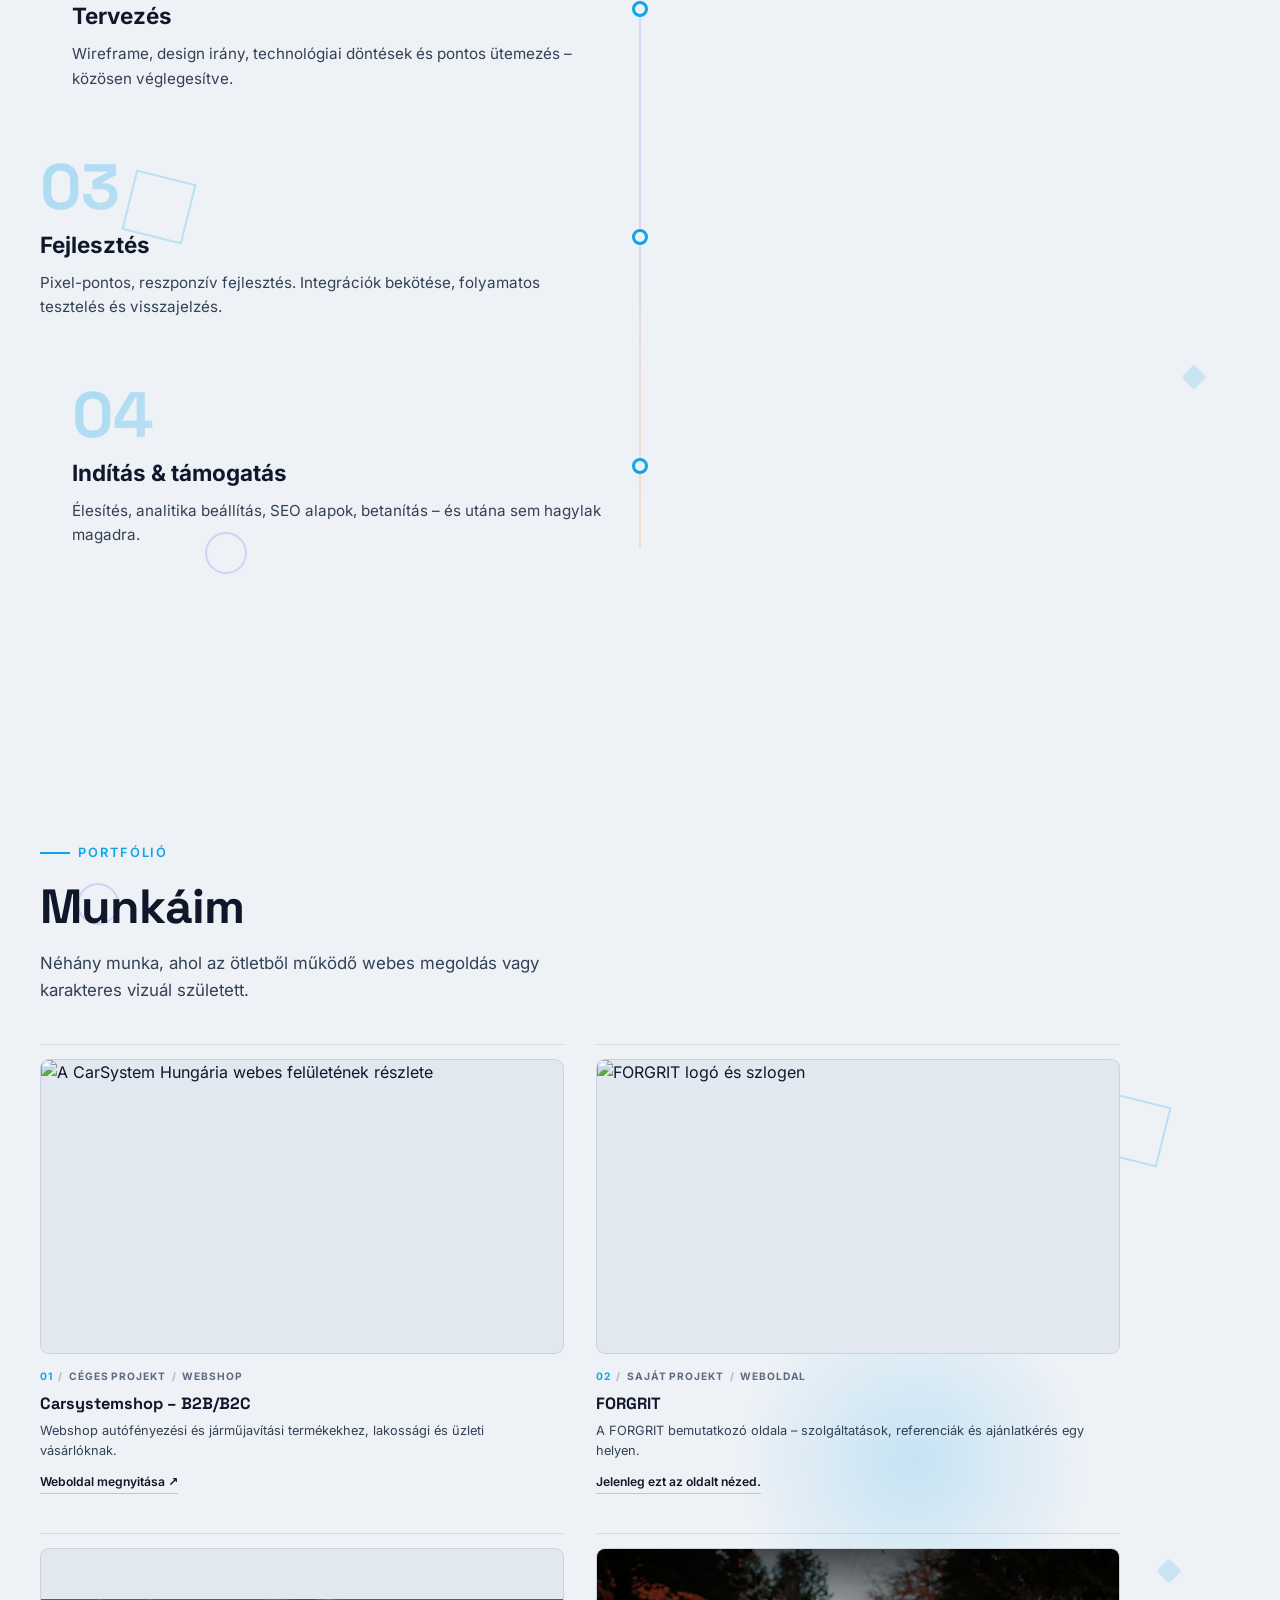
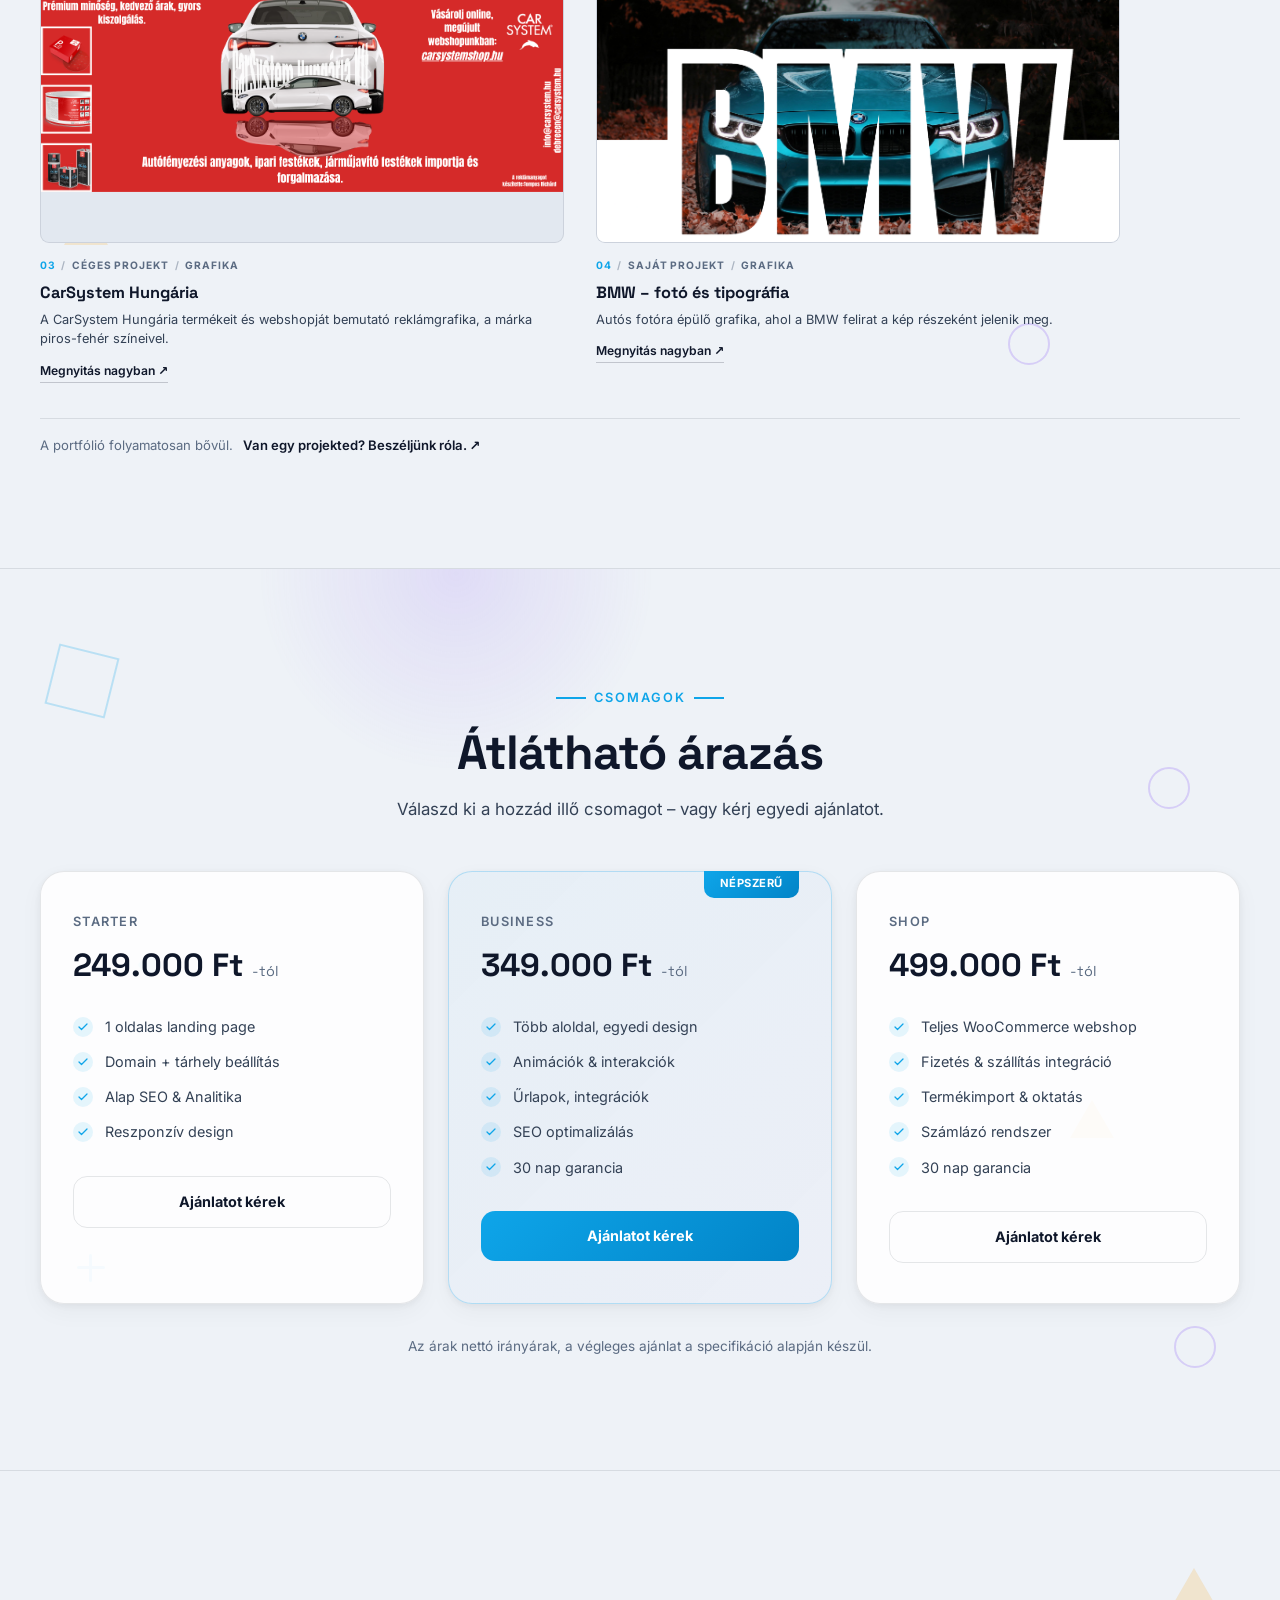
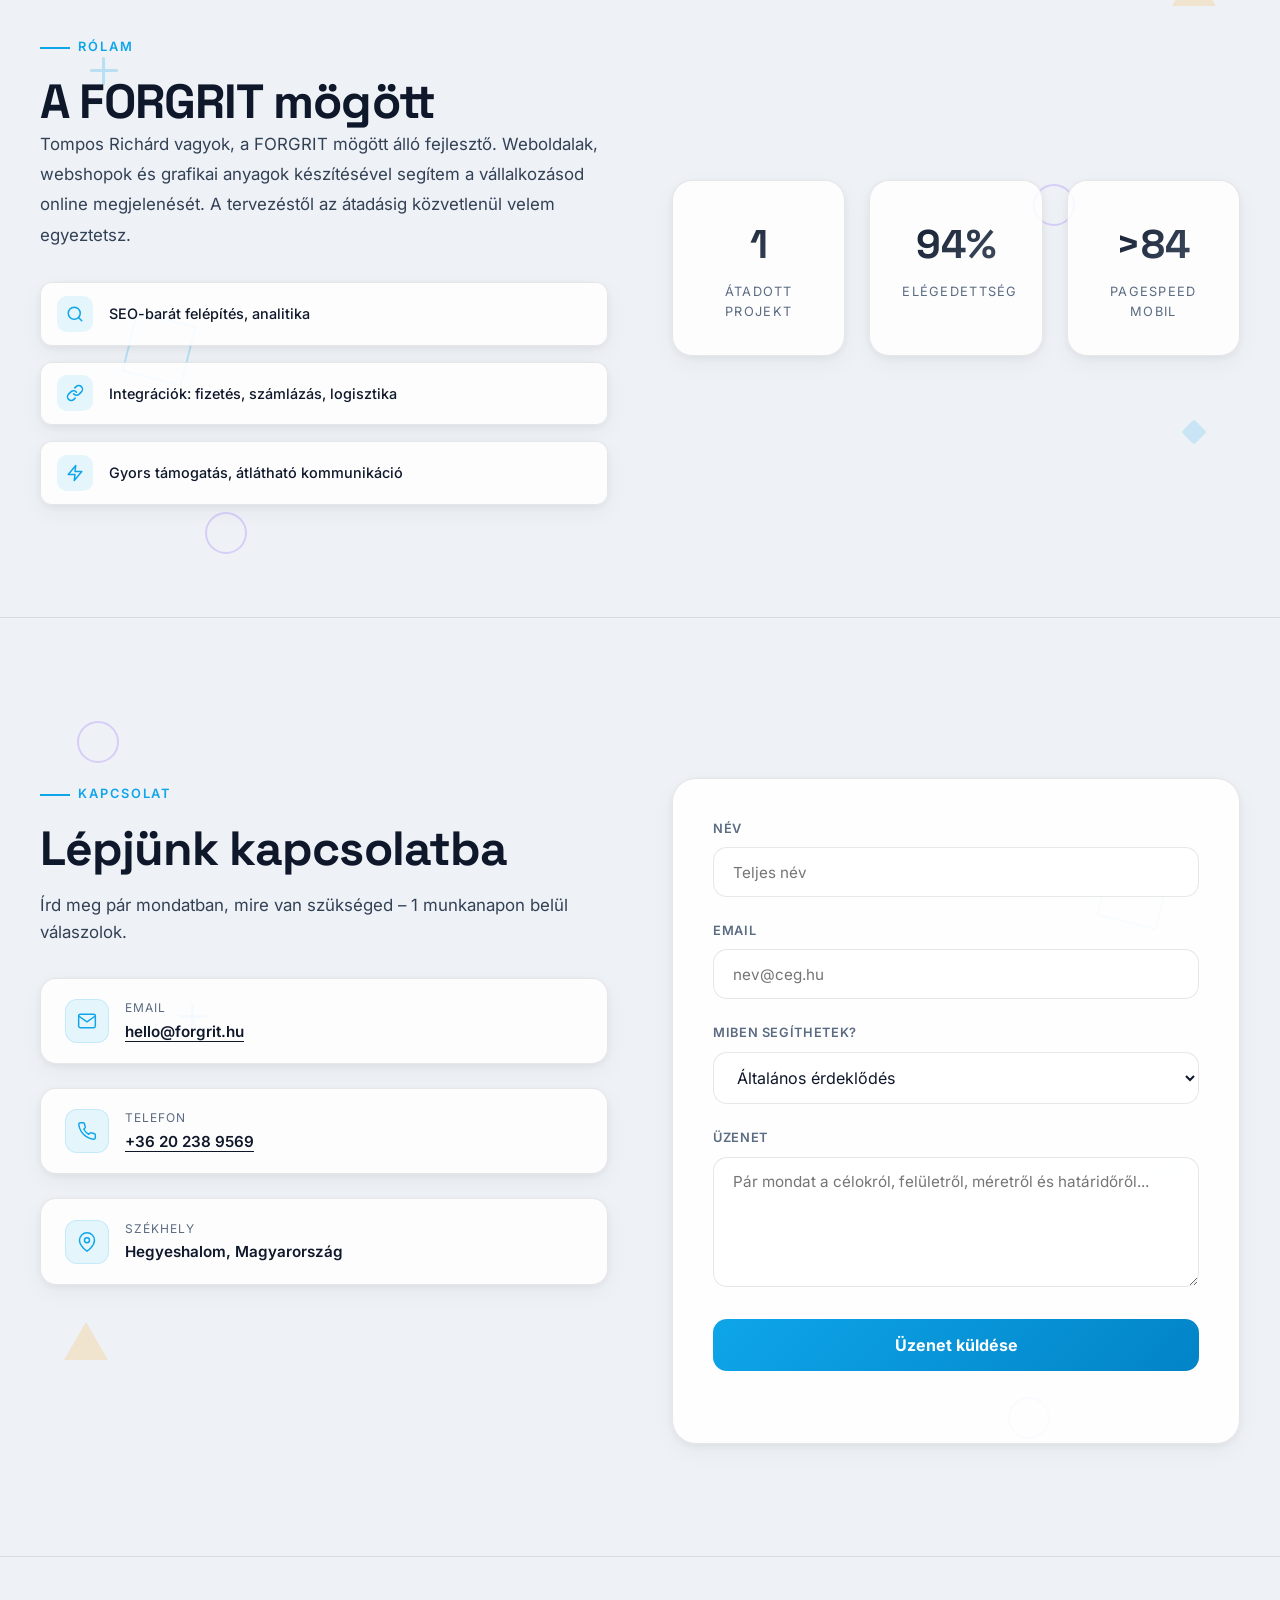
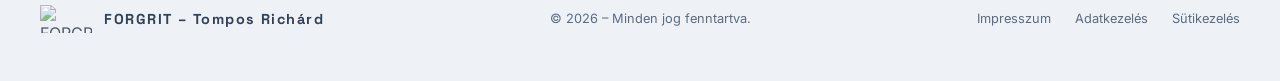
==== commit a97f6d7f: "Remove grid backgrounds across FORGRIT" ====
--- a/index.html
+++ b/index.html
@@ -527,17 +527,7 @@
       0%, 100% { opacity: 0; transform: translateX(-30px); }
       30%, 70% { opacity: calc(var(--geo-opacity) * 0.6); }
       50% { opacity: calc(var(--geo-opacity) * 0.8); transform: translateX(30px); }
-    }
-
-    .grid-overlay {
-      position: absolute; inset: 0; z-index: 1;
-      background-image:
-        linear-gradient(var(--grid-line) 1px, transparent 1px),
-        linear-gradient(90deg, var(--grid-line) 1px, transparent 1px);
-      background-size: 60px 60px;
-      mask-image: radial-gradient(ellipse 85% 70% at 50% 40%, black 20%, transparent 75%);
-      -webkit-mask-image: radial-gradient(ellipse 85% 70% at 50% 40%, black 20%, transparent 75%);
-    }
+    }
 
     .hero-content {
       position: relative; z-index: 2;
@@ -686,15 +676,19 @@
     .service-card-link { display: block; color: inherit; text-decoration: none; cursor: pointer; }
     .service-card-more {
       display: inline-flex; align-items: center; gap: 0.45rem;
-      margin-top: 1.2rem; color: var(--cyan);
+      width: fit-content; margin-top: 1.2rem;
+      padding: 0.5rem 0.72rem;
+      color: var(--cyan); background: var(--icon-bg);
+      border: 1px solid var(--icon-border); border-radius: 999px;
       font-size: 0.82rem; font-weight: 700;
-      transition: gap 0.3s cubic-bezier(0.16, 1, 0.3, 1), color 0.3s;
+      box-shadow: 0 4px 14px rgba(14,165,233,0.06);
+      transition: gap 0.3s cubic-bezier(0.16, 1, 0.3, 1), border-color 0.3s, background 0.3s, transform 0.3s;
     }
     .service-card-more::after {
       content: '→'; font-size: 1rem; line-height: 1;
       transition: transform 0.3s cubic-bezier(0.16, 1, 0.3, 1);
     }
-    .service-card-link:hover .service-card-more { gap: 0.65rem; }
+    .service-card-link:hover .service-card-more { gap: 0.65rem; border-color: rgba(14,165,233,0.30); transform: translateY(-1px); }
     .service-card-link:hover .service-card-more::after { transform: translateX(2px); }
 
     .service-icon {
@@ -722,15 +716,7 @@
       border-top: 1px solid var(--border); border-bottom: 1px solid var(--border);
     }
 
-    .parallax-banner-bg { position: absolute; inset: 0; background: var(--bg-alt); z-index: 0; }
-
-    .parallax-banner-grid {
-      position: absolute; inset: 0; z-index: 1;
-      background-image:
-        linear-gradient(var(--grid-line) 1px, transparent 1px),
-        linear-gradient(90deg, var(--grid-line) 1px, transparent 1px);
-      background-size: 80px 80px; will-change: transform;
-    }
+    .parallax-banner-bg { position: absolute; inset: 0; background: var(--bg-alt); z-index: 0; }
 
     .parallax-banner .content { position: relative; z-index: 2; max-width: 700px; margin: 0 auto; }
 
@@ -1462,7 +1448,6 @@
     <div class="hero-gradient-orb orb-4"></div>
     <div class="hero-gradient-orb orb-5"></div>
   </div>
-  <div class="grid-overlay"></div>
   <div class="hero-lines">
     <div class="hero-line"></div>
     <div class="hero-line"></div>
@@ -1589,7 +1574,6 @@
 <!-- PARALLAX BANNER -->
 <div class="parallax-banner">
   <div class="parallax-banner-bg"></div>
-  <div class="parallax-banner-grid" data-parallax="0.3"></div>
   <div class="content reveal-scale">
     <div class="big-number" data-count="100">0</div>
     <p style="font-size:1.3rem; font-weight:600; margin-top:0.5rem; color:var(--text-secondary);" data-i18n="banner.title">százalékos ügyfél-elégedettség</p>
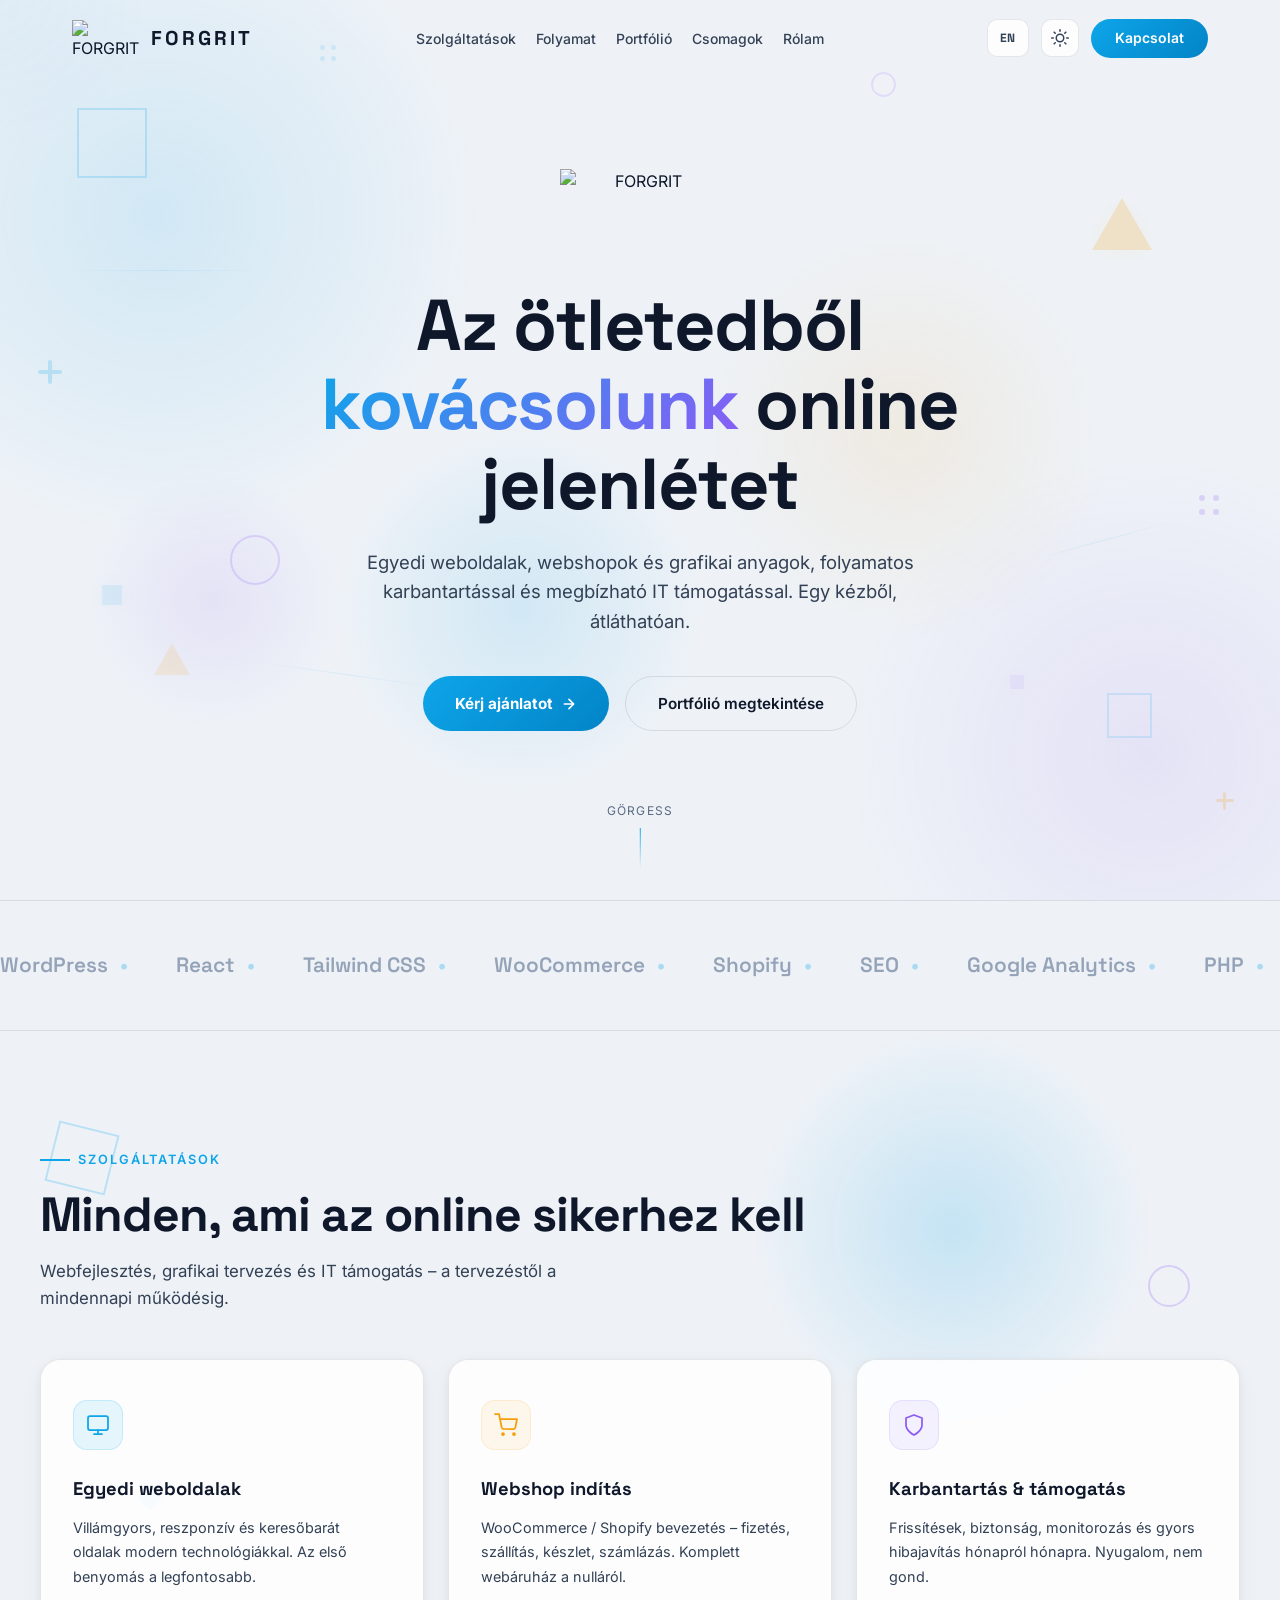
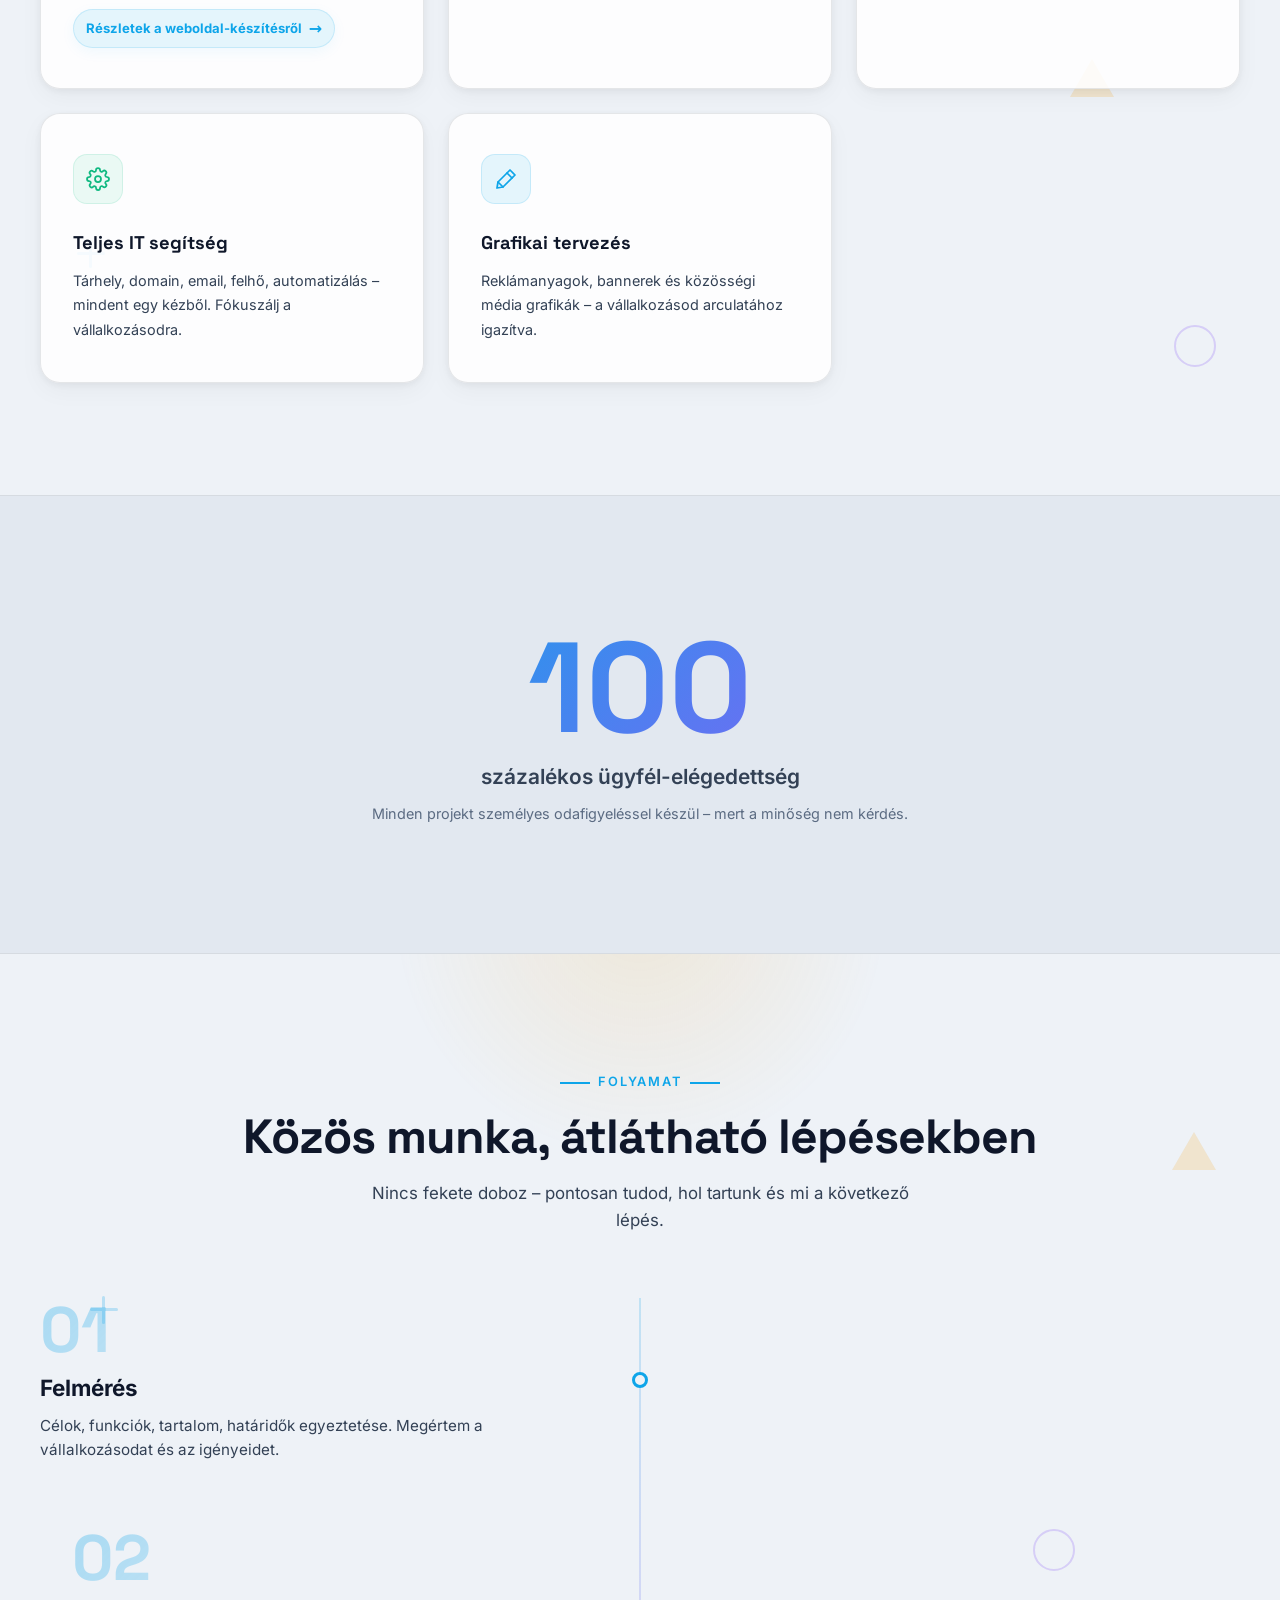
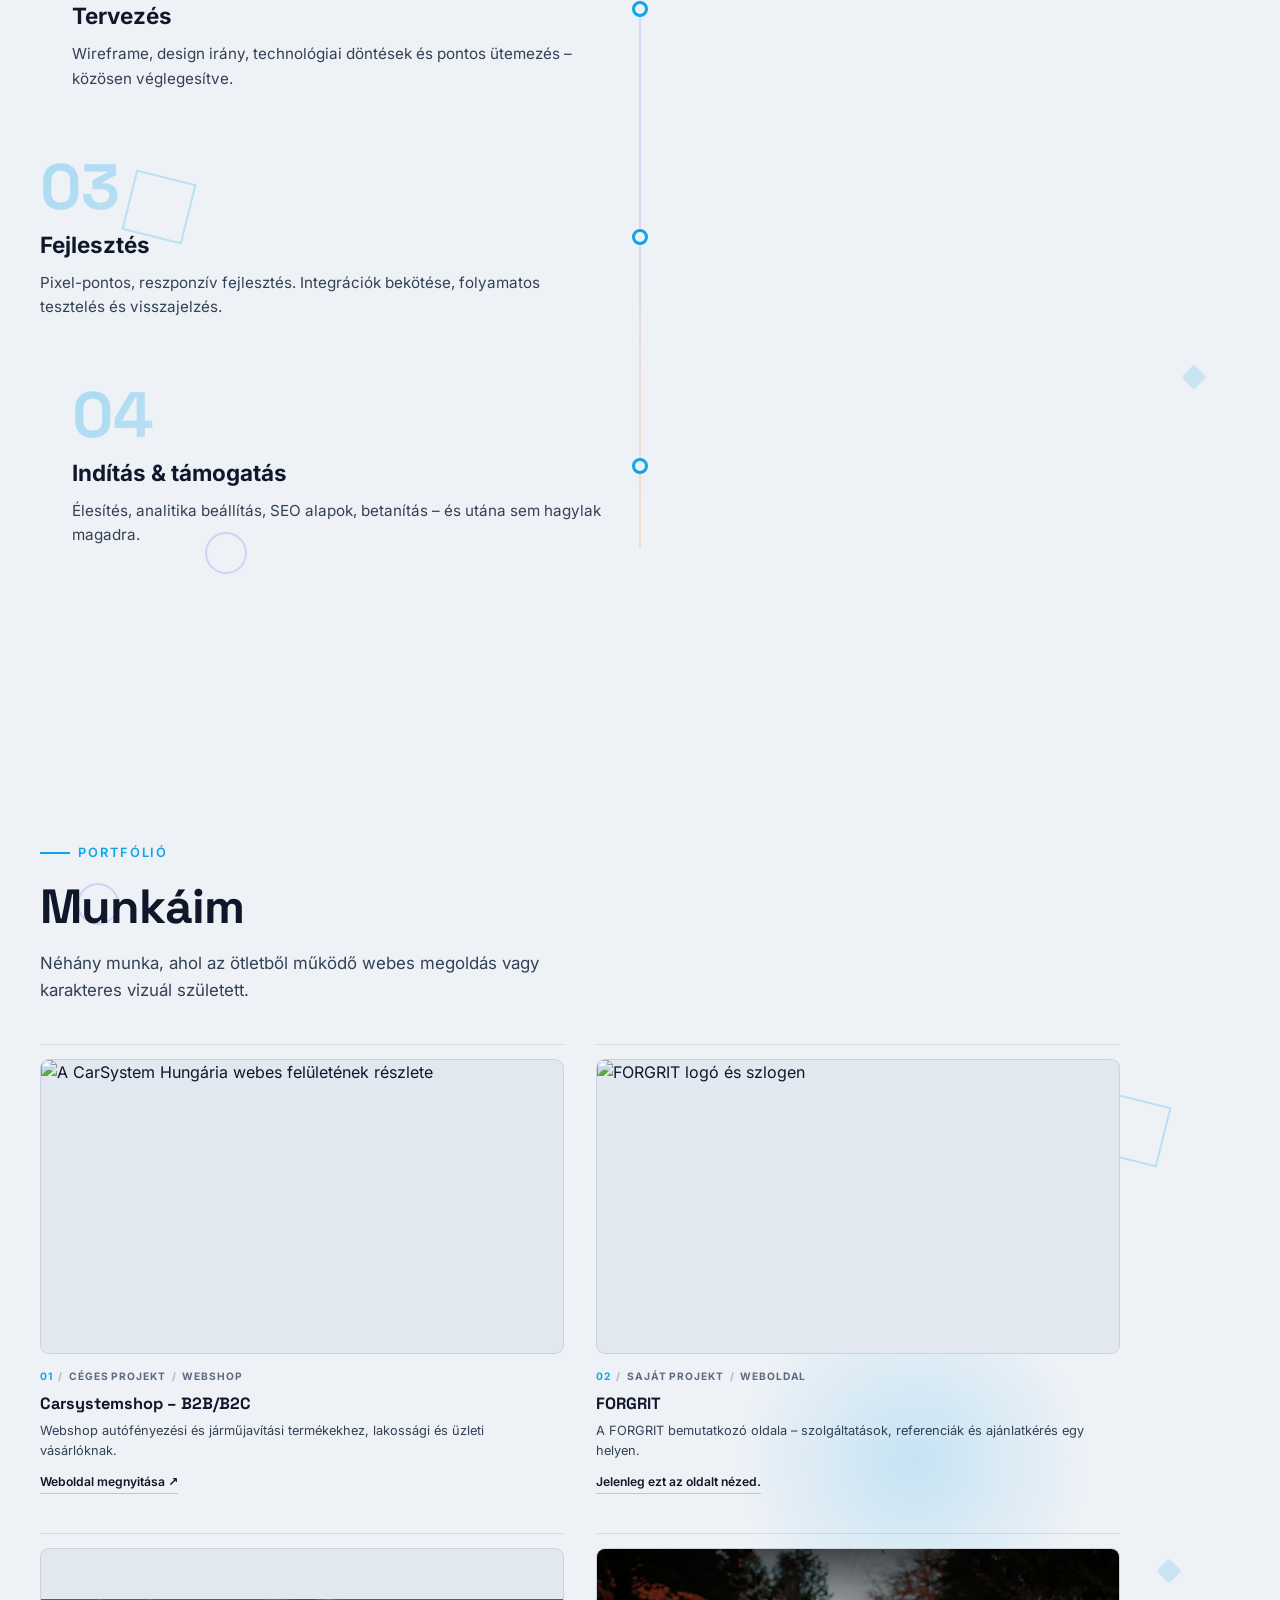
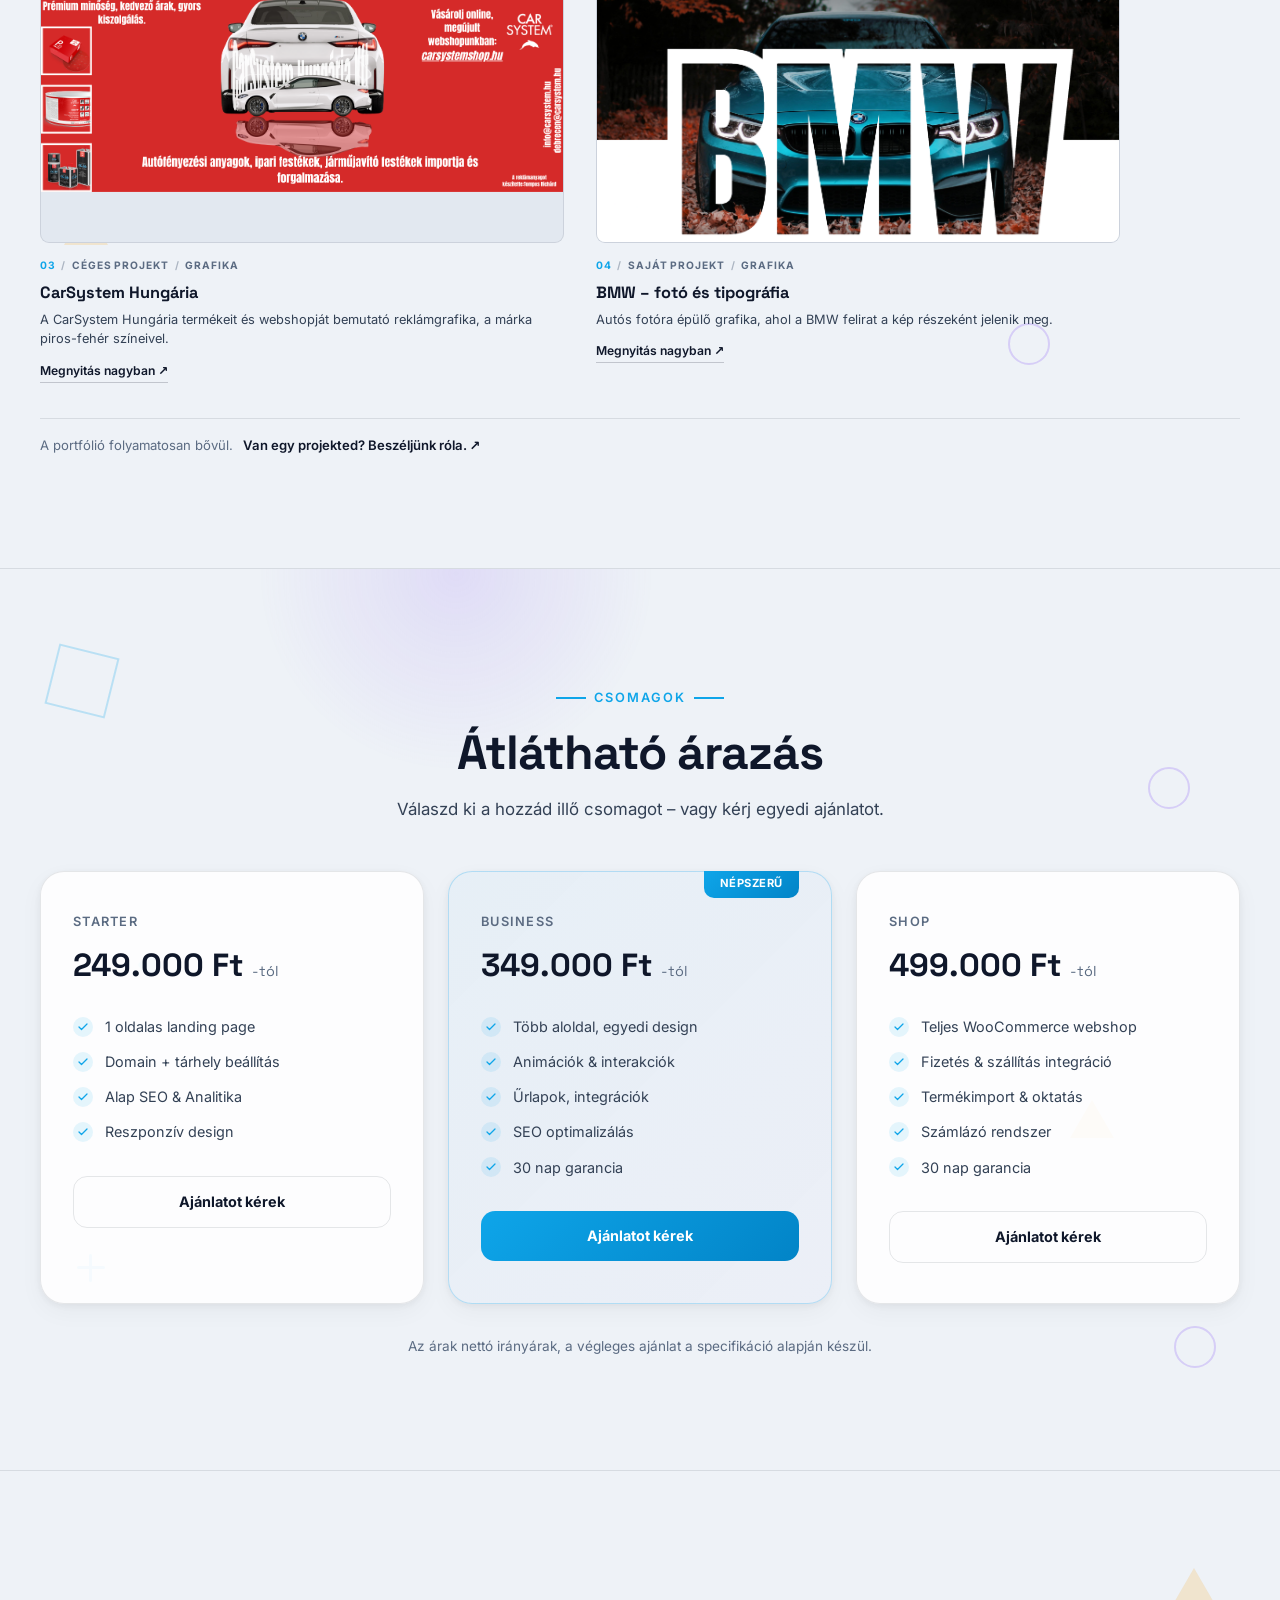
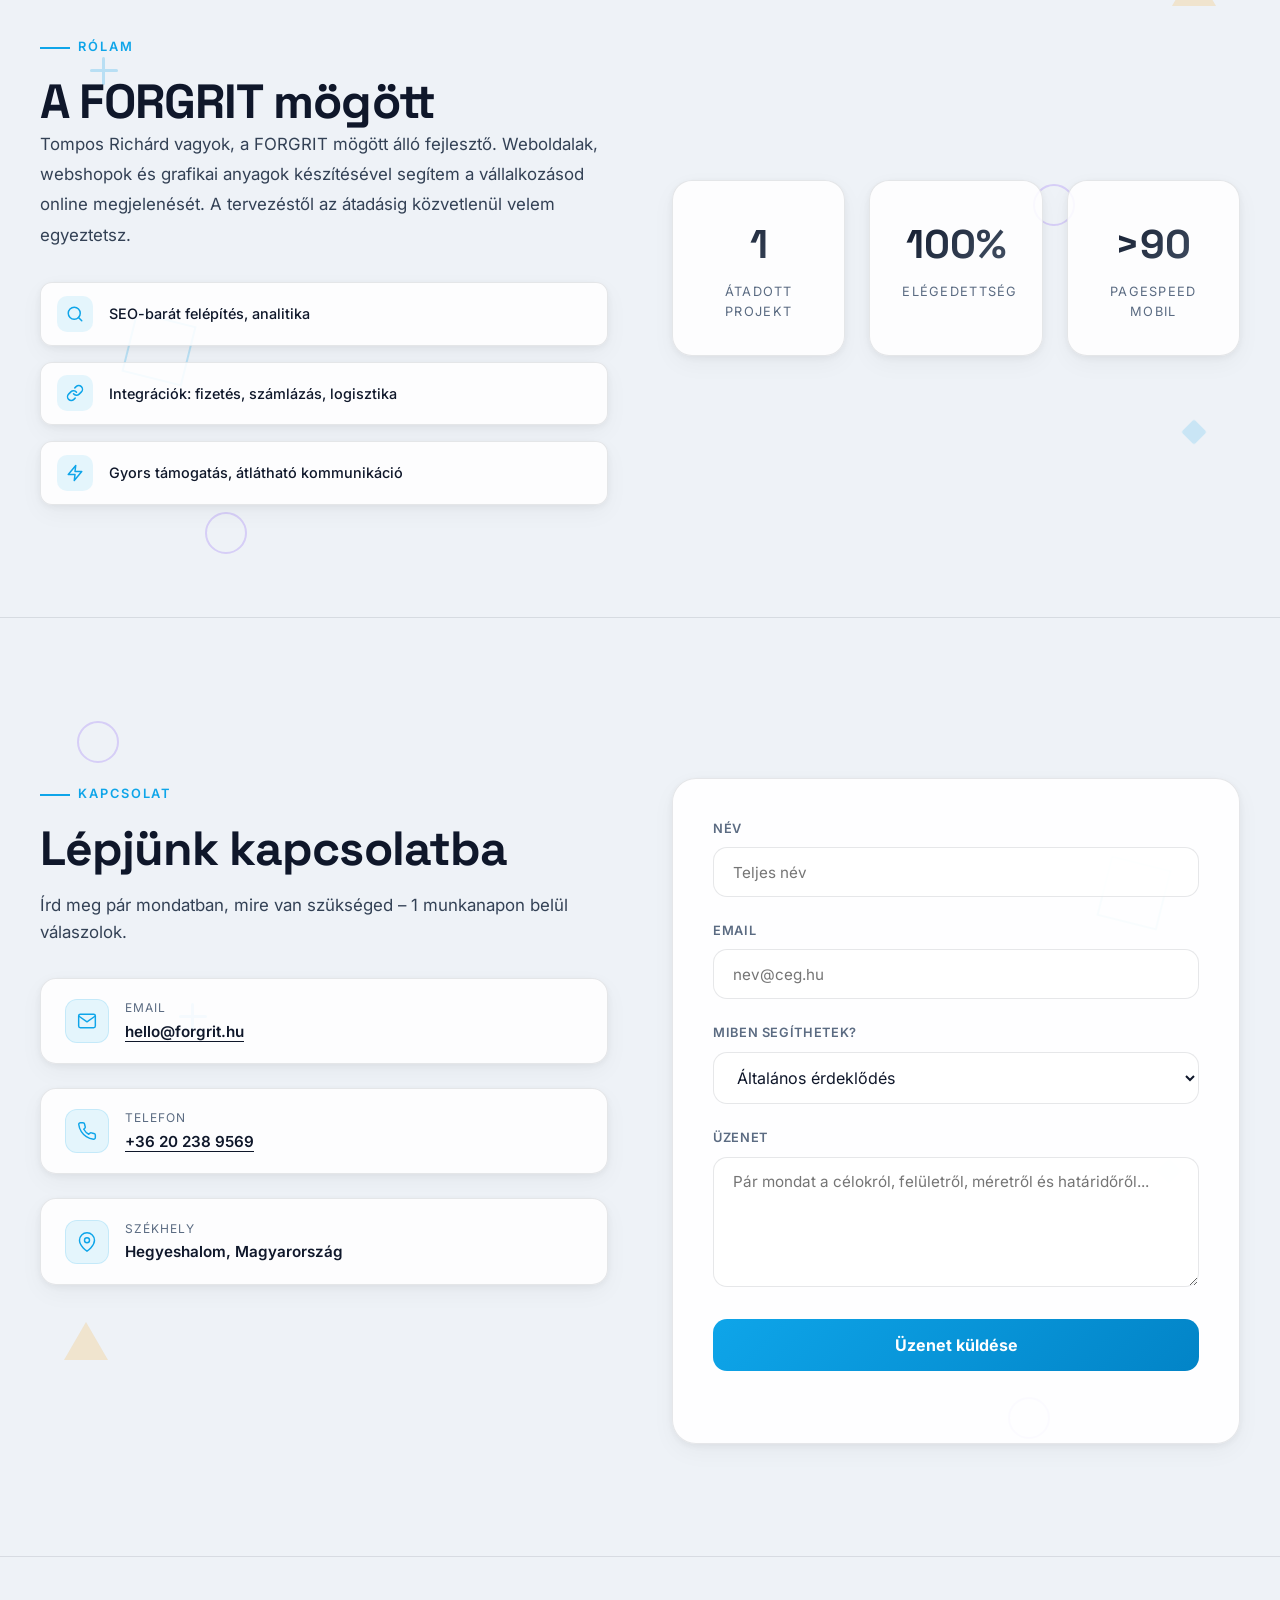
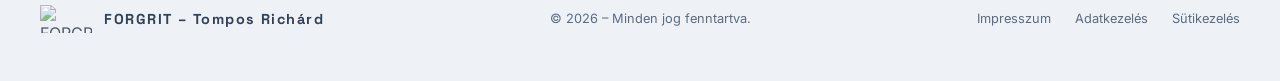
==== commit a32d0fe1: "Use clean URL for website service page" ====
--- a/index.html
+++ b/index.html
@@ -1531,7 +1531,7 @@
       <p class="section-desc" data-i18n="services.desc">Webfejlesztés, grafikai tervezés és IT támogatás – a tervezéstől a mindennapi működésig.</p>
     </div>
     <div class="services-grid stagger">
-      <a href="weboldal-keszites.html" class="service-card service-card-link reveal" style="--i:0; --card-accent: var(--cyan);" aria-label="Egyedi weboldalak – részletek">
+      <a href="/weboldal-keszites" class="service-card service-card-link reveal" style="--i:0; --card-accent: var(--cyan);" aria-label="Egyedi weboldalak – részletek">
         <div class="service-icon">
           <svg viewBox="0 0 24 24"><rect x="2" y="3" width="20" height="14" rx="2"/><line x1="8" y1="21" x2="16" y2="21"/><line x1="12" y1="17" x2="12" y2="21"/></svg>
         </div>
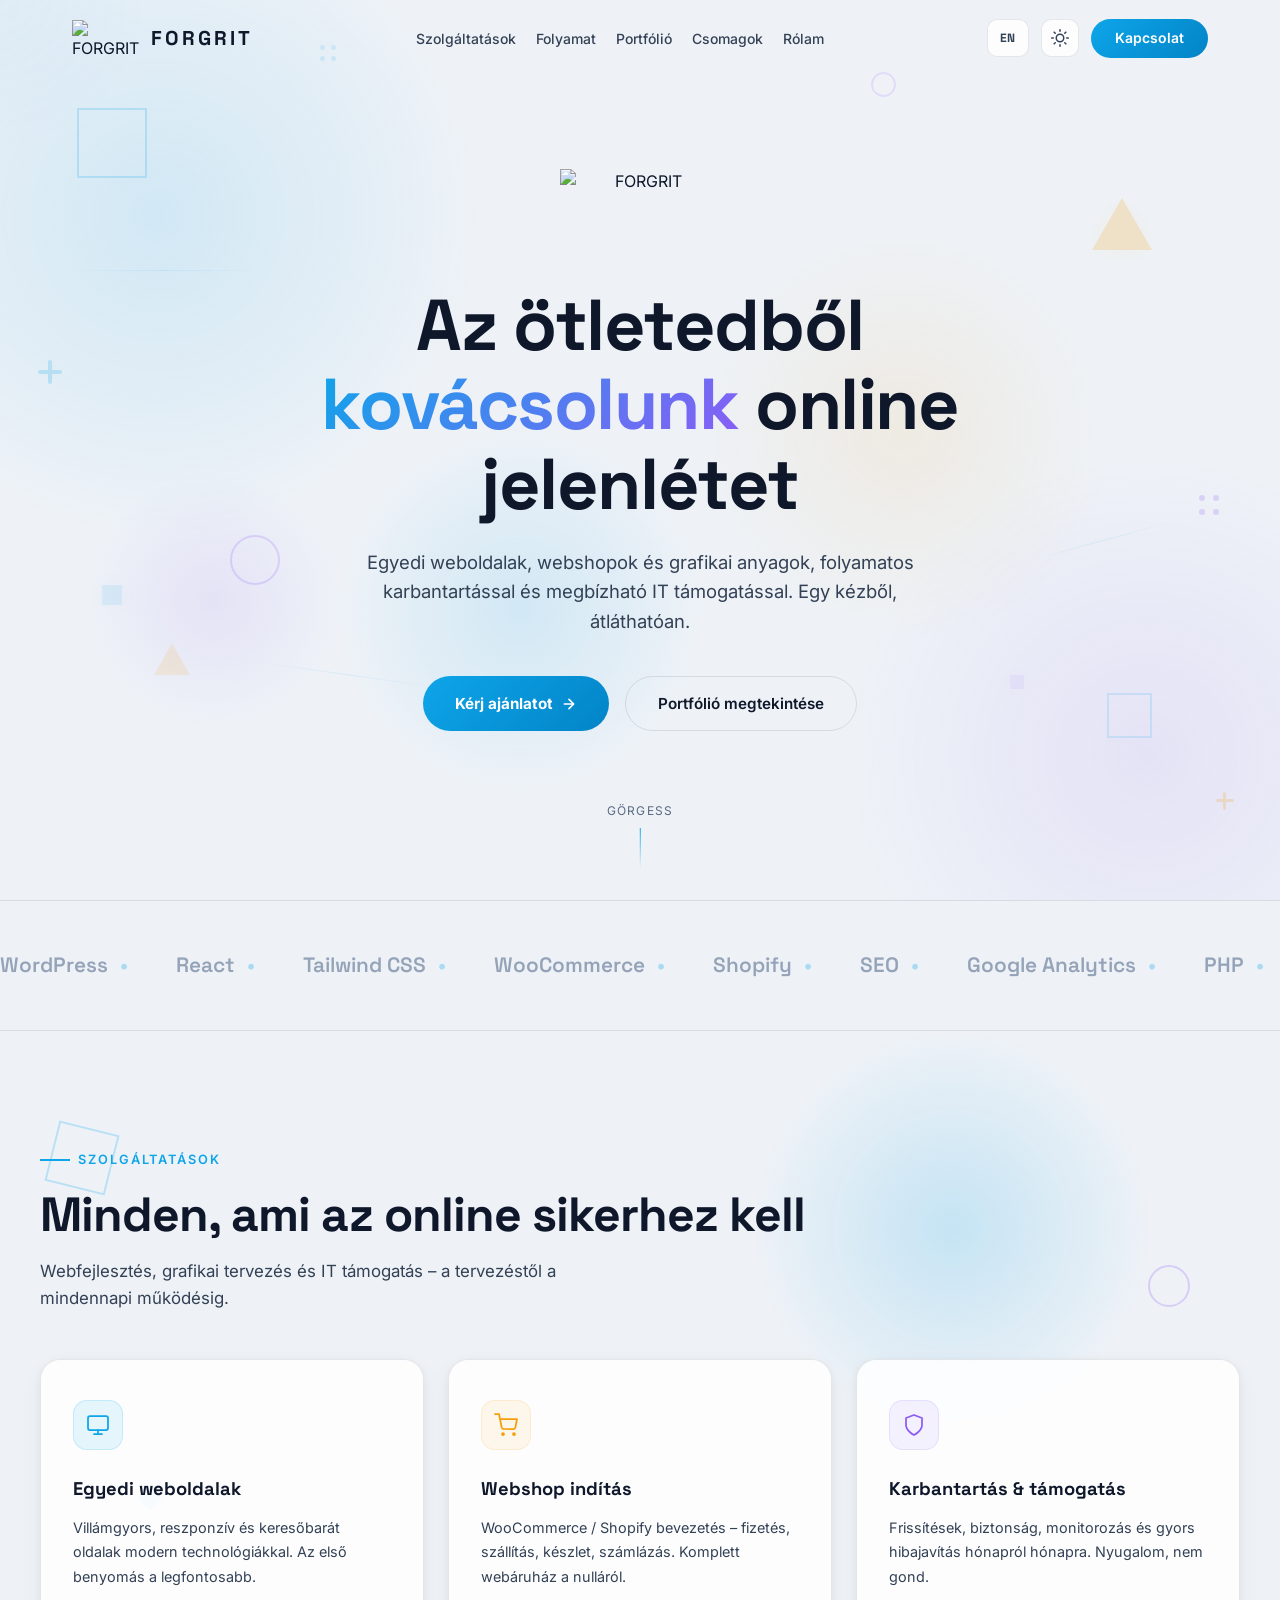
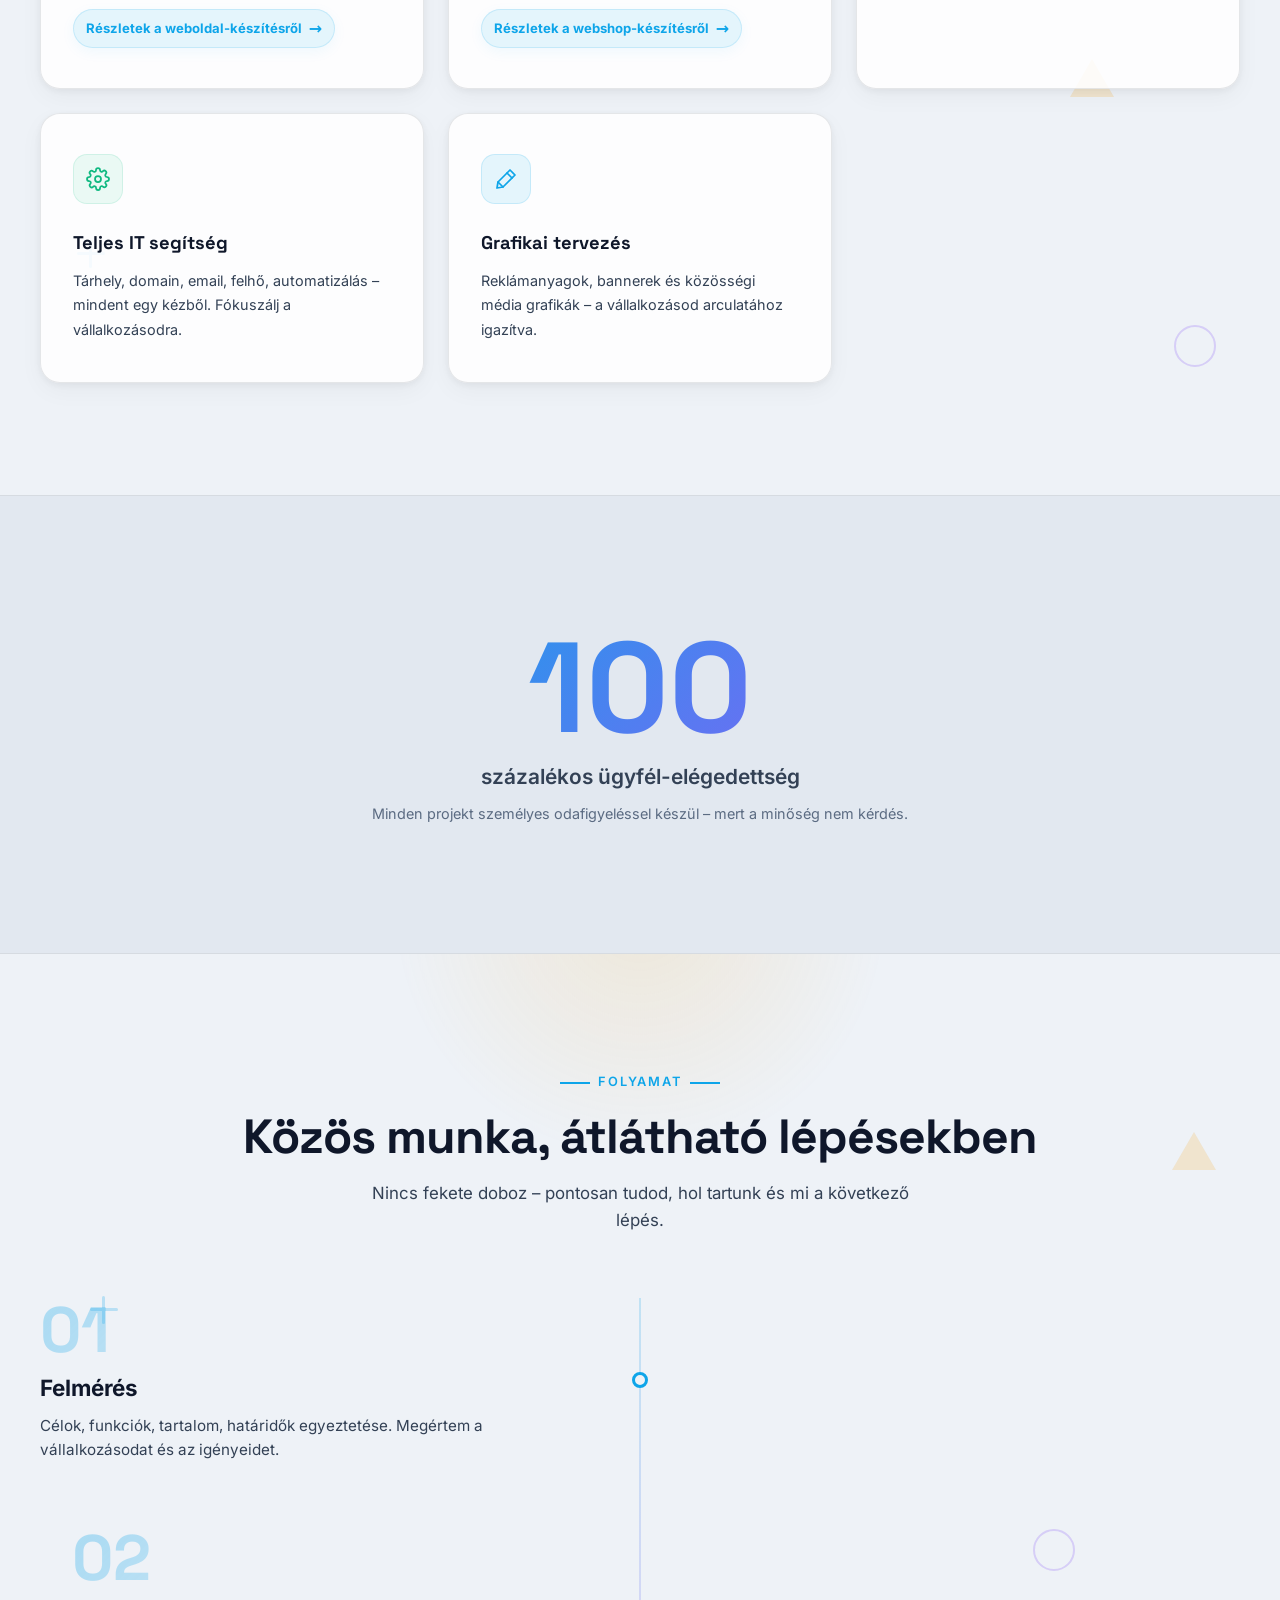
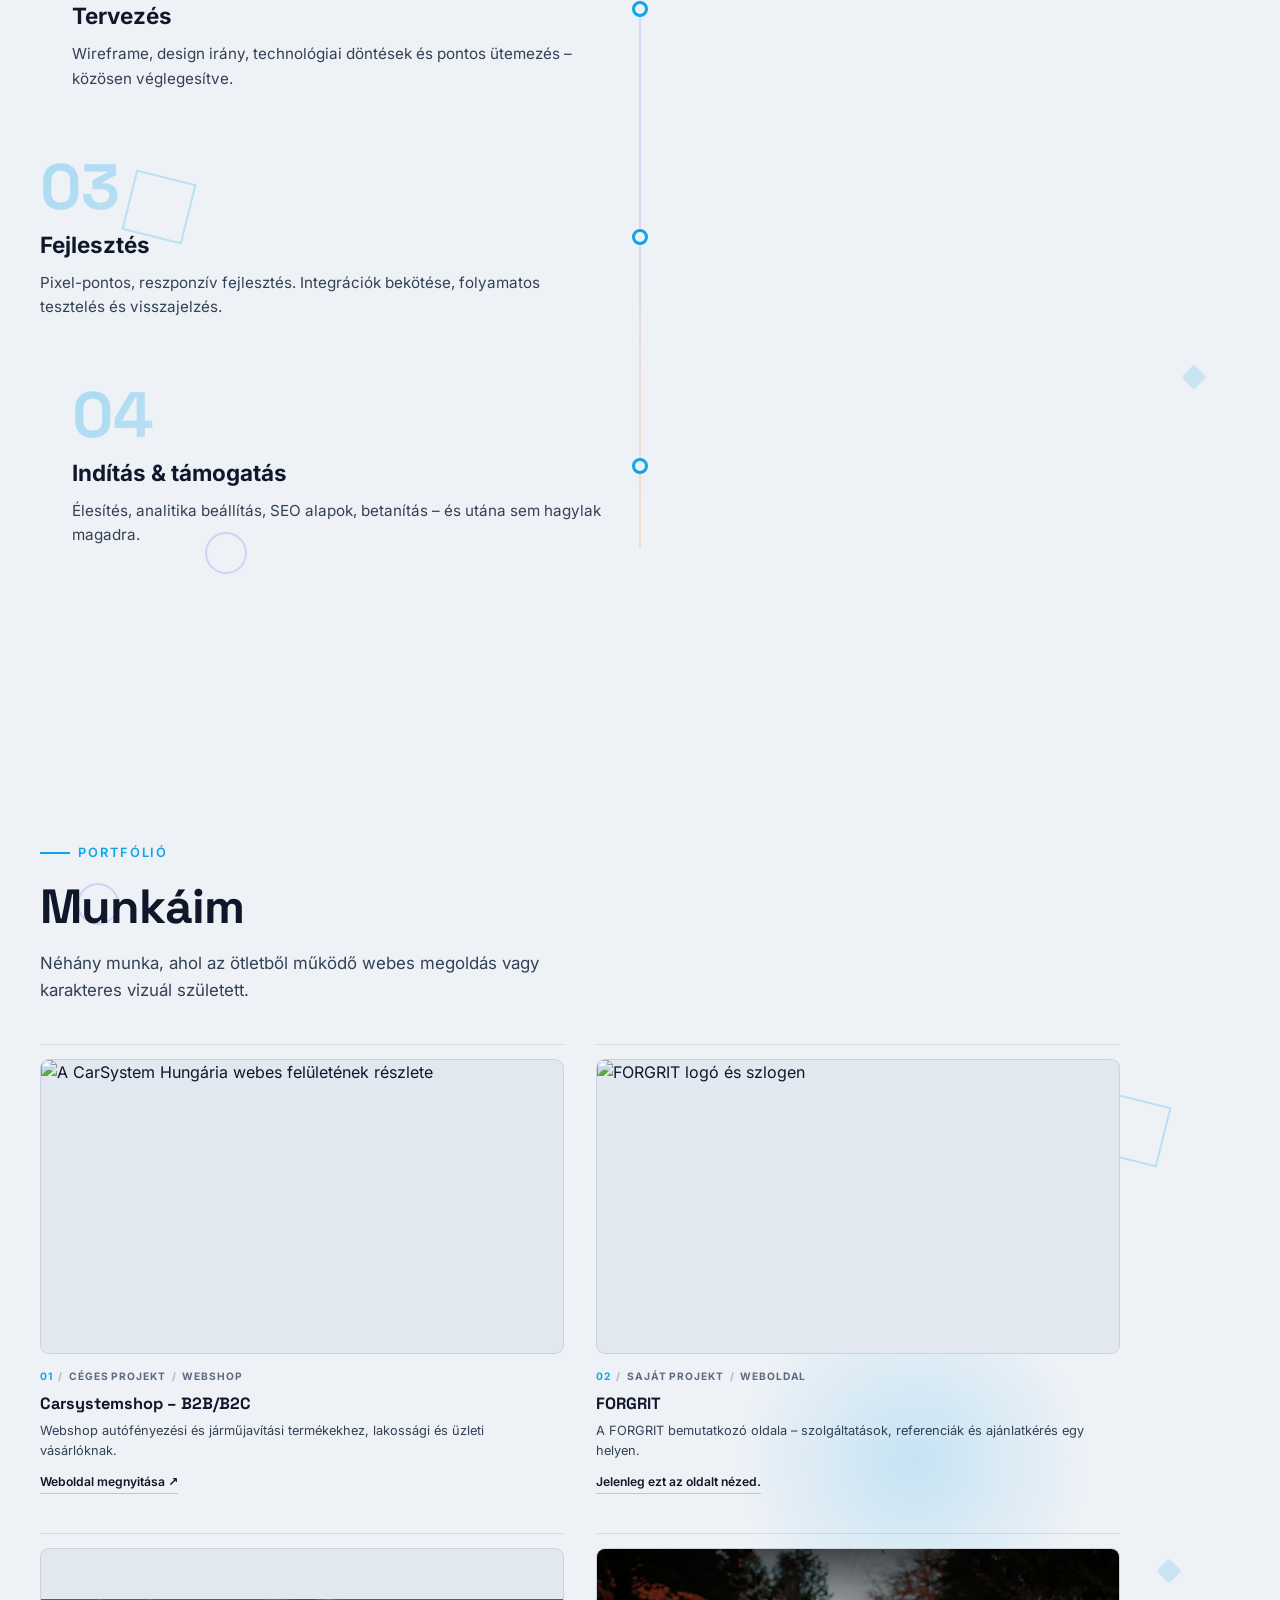
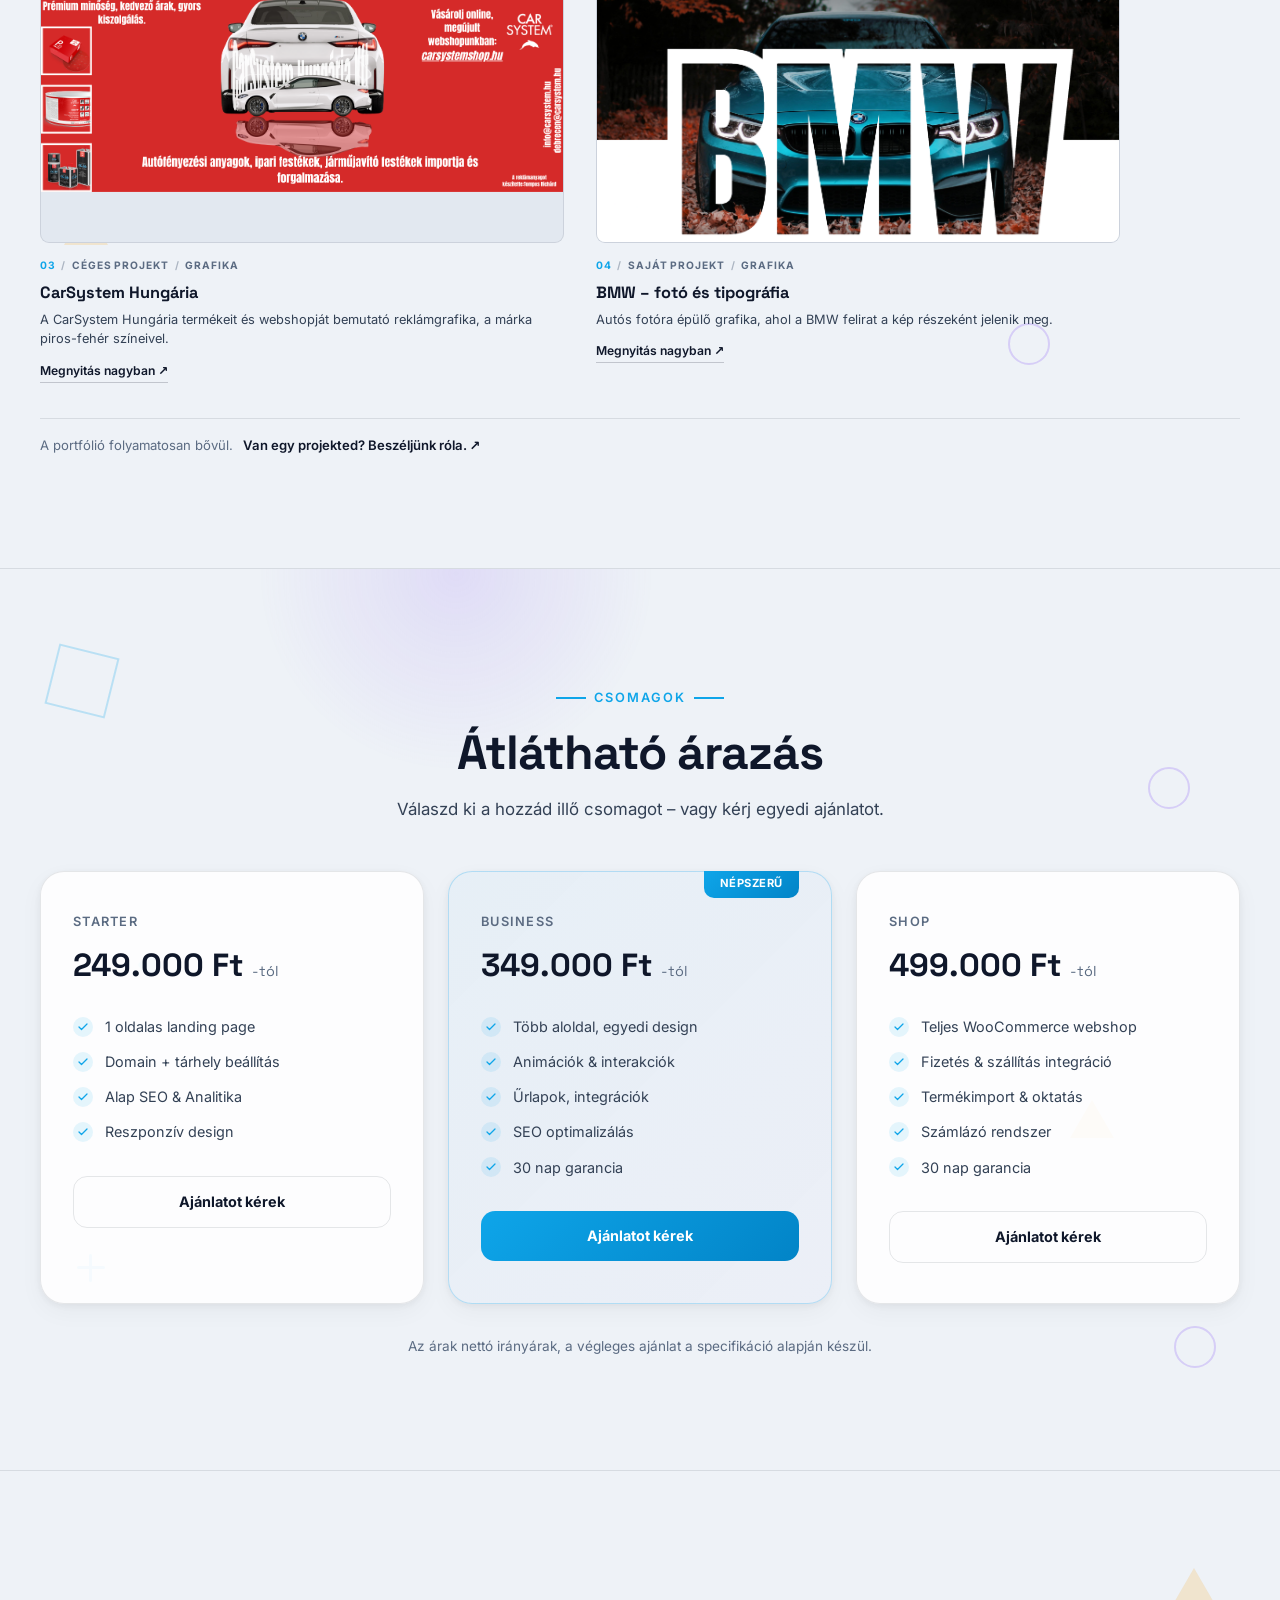
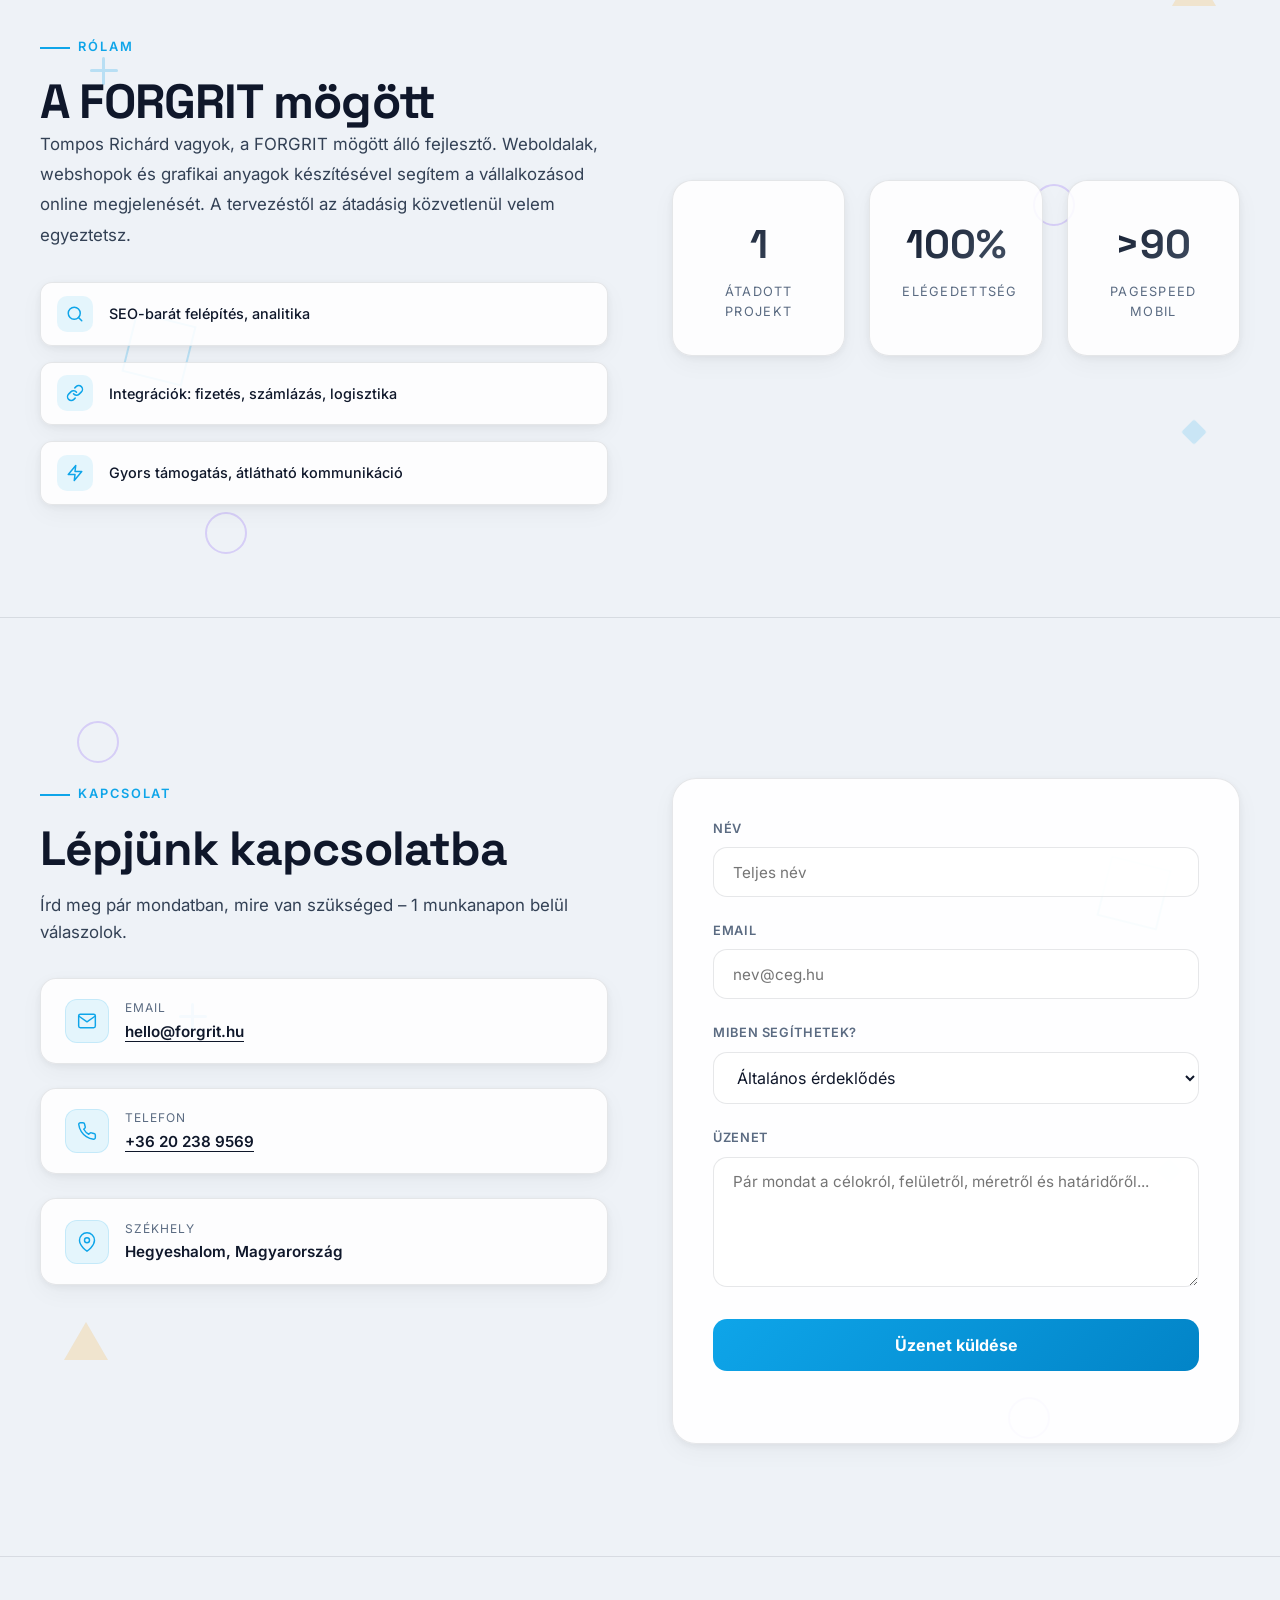
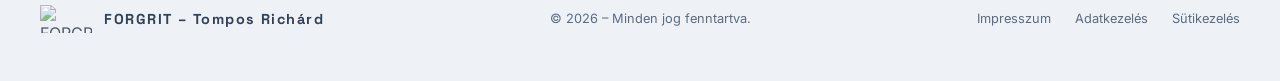
==== commit 2af9a17e: "Link webshop service card in preview" ====
--- a/index.html
+++ b/index.html
@@ -1539,13 +1539,14 @@
         <p data-i18n="services.s1.desc">Villámgyors, reszponzív és keresőbarát oldalak modern technológiákkal. Az első benyomás a legfontosabb.</p>
         <span class="service-card-more" data-i18n="services.s1.more">Részletek a weboldal-készítésről</span>
       </a>
-      <div class="service-card reveal" style="--i:1; --card-accent: var(--amber);">
-        <div class="service-icon">
-          <svg viewBox="0 0 24 24"><circle cx="9" cy="21" r="1"/><circle cx="20" cy="21" r="1"/><path d="M1 1h4l2.68 13.39a2 2 0 0 0 2 1.61h9.72a2 2 0 0 0 2-1.61L23 6H6"/></svg>
-        </div>
-        <h3 data-i18n="services.s2.title">Webshop indítás</h3>
-        <p data-i18n="services.s2.desc">WooCommerce / Shopify bevezetés – fizetés, szállítás, készlet, számlázás. Komplett webáruház a nulláról.</p>
-      </div>
+      <a href="/webshop-keszites" class="service-card service-card-link reveal" style="--i:1; --card-accent: var(--amber);" aria-label="Webshop indítás – részletek">
+        <div class="service-icon">
+          <svg viewBox="0 0 24 24"><circle cx="9" cy="21" r="1"/><circle cx="20" cy="21" r="1"/><path d="M1 1h4l2.68 13.39a2 2 0 0 0 2 1.61h9.72a2 2 0 0 0 2-1.61L23 6H6"/></svg>
+        </div>
+        <h3 data-i18n="services.s2.title">Webshop indítás</h3>
+        <p data-i18n="services.s2.desc">WooCommerce / Shopify bevezetés – fizetés, szállítás, készlet, számlázás. Komplett webáruház a nulláról.</p>
+        <span class="service-card-more" data-i18n="services.s2.more">Részletek a webshop-készítésről</span>
+      </a>
       <div class="service-card reveal" style="--i:2; --card-accent: var(--purple);">
         <div class="service-icon">
           <svg viewBox="0 0 24 24"><path d="M12 22s8-4 8-10V5l-8-3-8 3v7c0 6 8 10 8 10z"/></svg>
@@ -1937,7 +1938,8 @@
       'services.s1.desc': 'Lightning-fast, responsive and SEO-friendly sites built with modern technologies. First impressions matter.',
       'services.s1.more': 'Website service details',
       'services.s2.title': 'Webshop Launch',
-      'services.s2.desc': 'WooCommerce / Shopify setup – payments, shipping, inventory, invoicing. A complete online store from scratch.',
+      'services.s2.desc': 'WooCommerce / Shopify setup – payments, shipping, inventory, invoicing. A complete online store from scratch.',
+      'services.s2.more': 'Webshop service details',
       'services.s3.title': 'Maintenance & Support',
       'services.s3.desc': 'Updates, security, monitoring and fast bug fixes month after month. Peace of mind, not headaches.',
       'services.s4.title': 'Full IT Support',
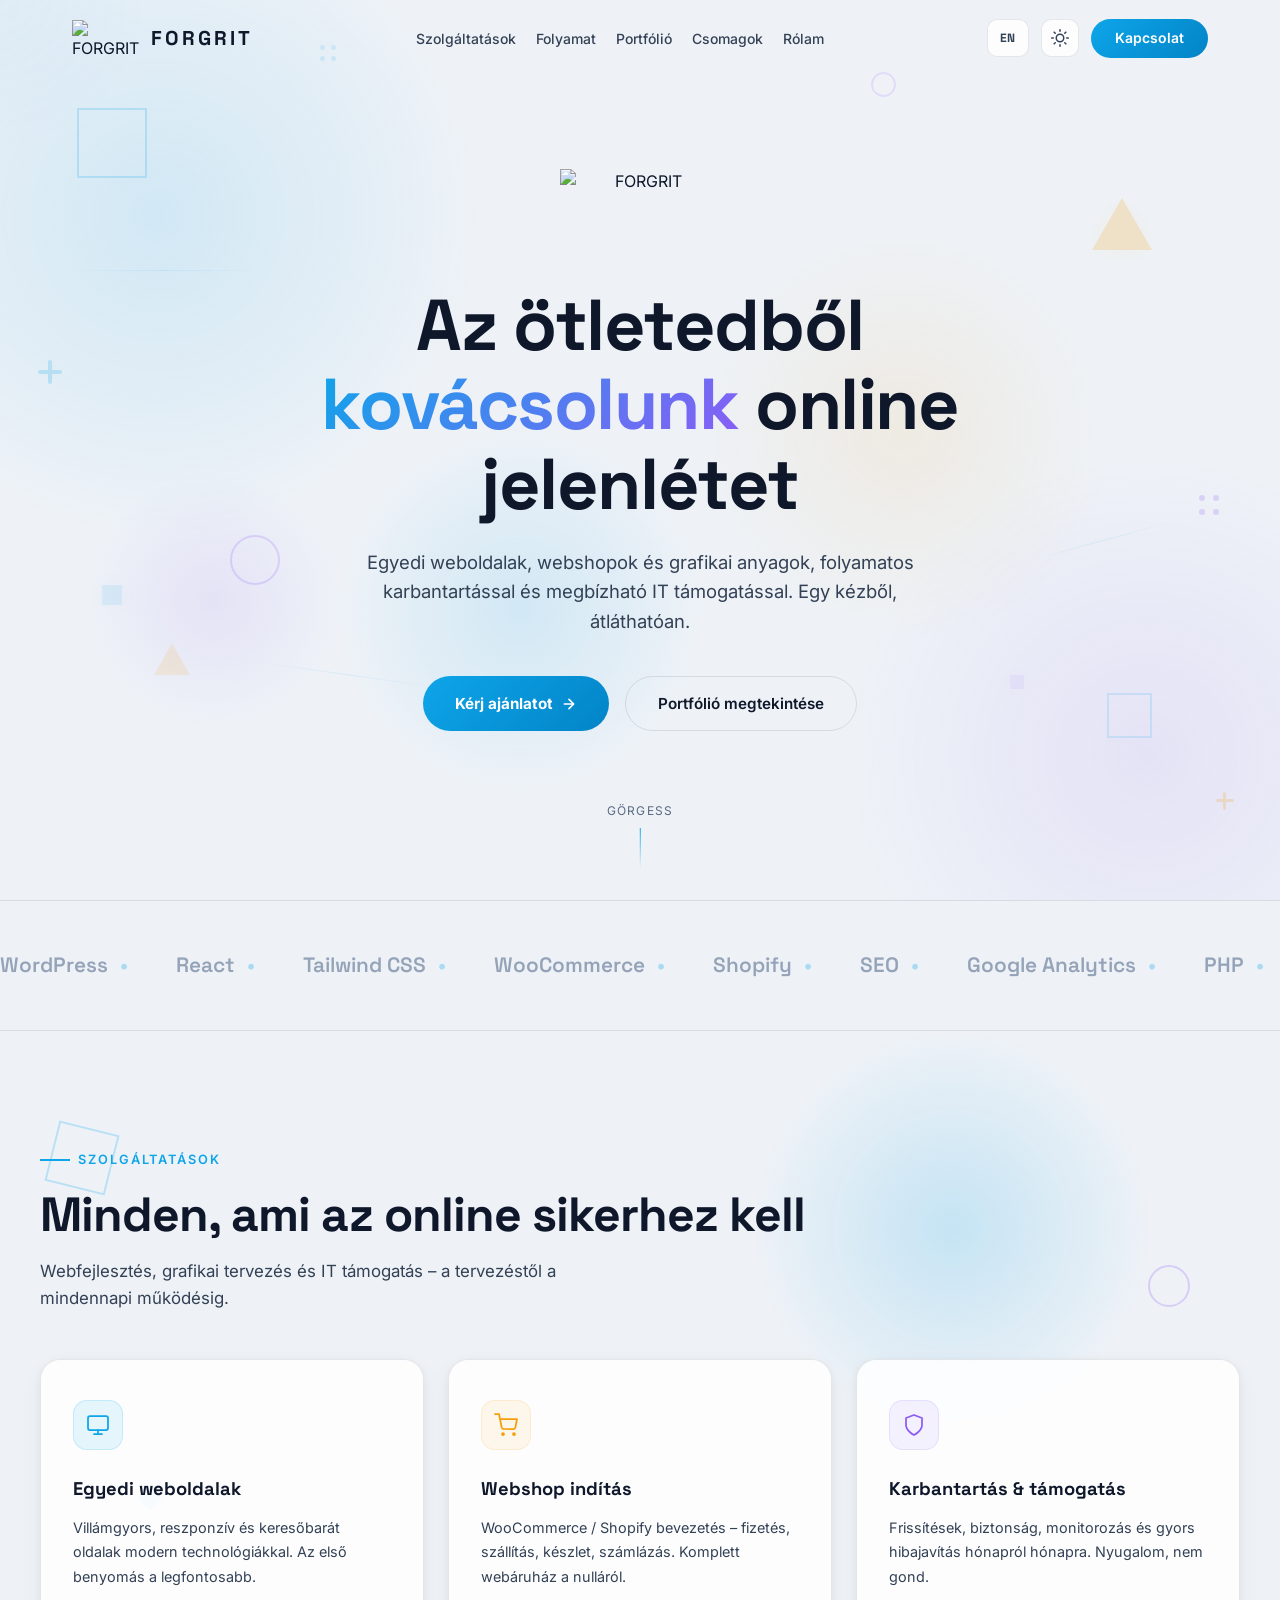
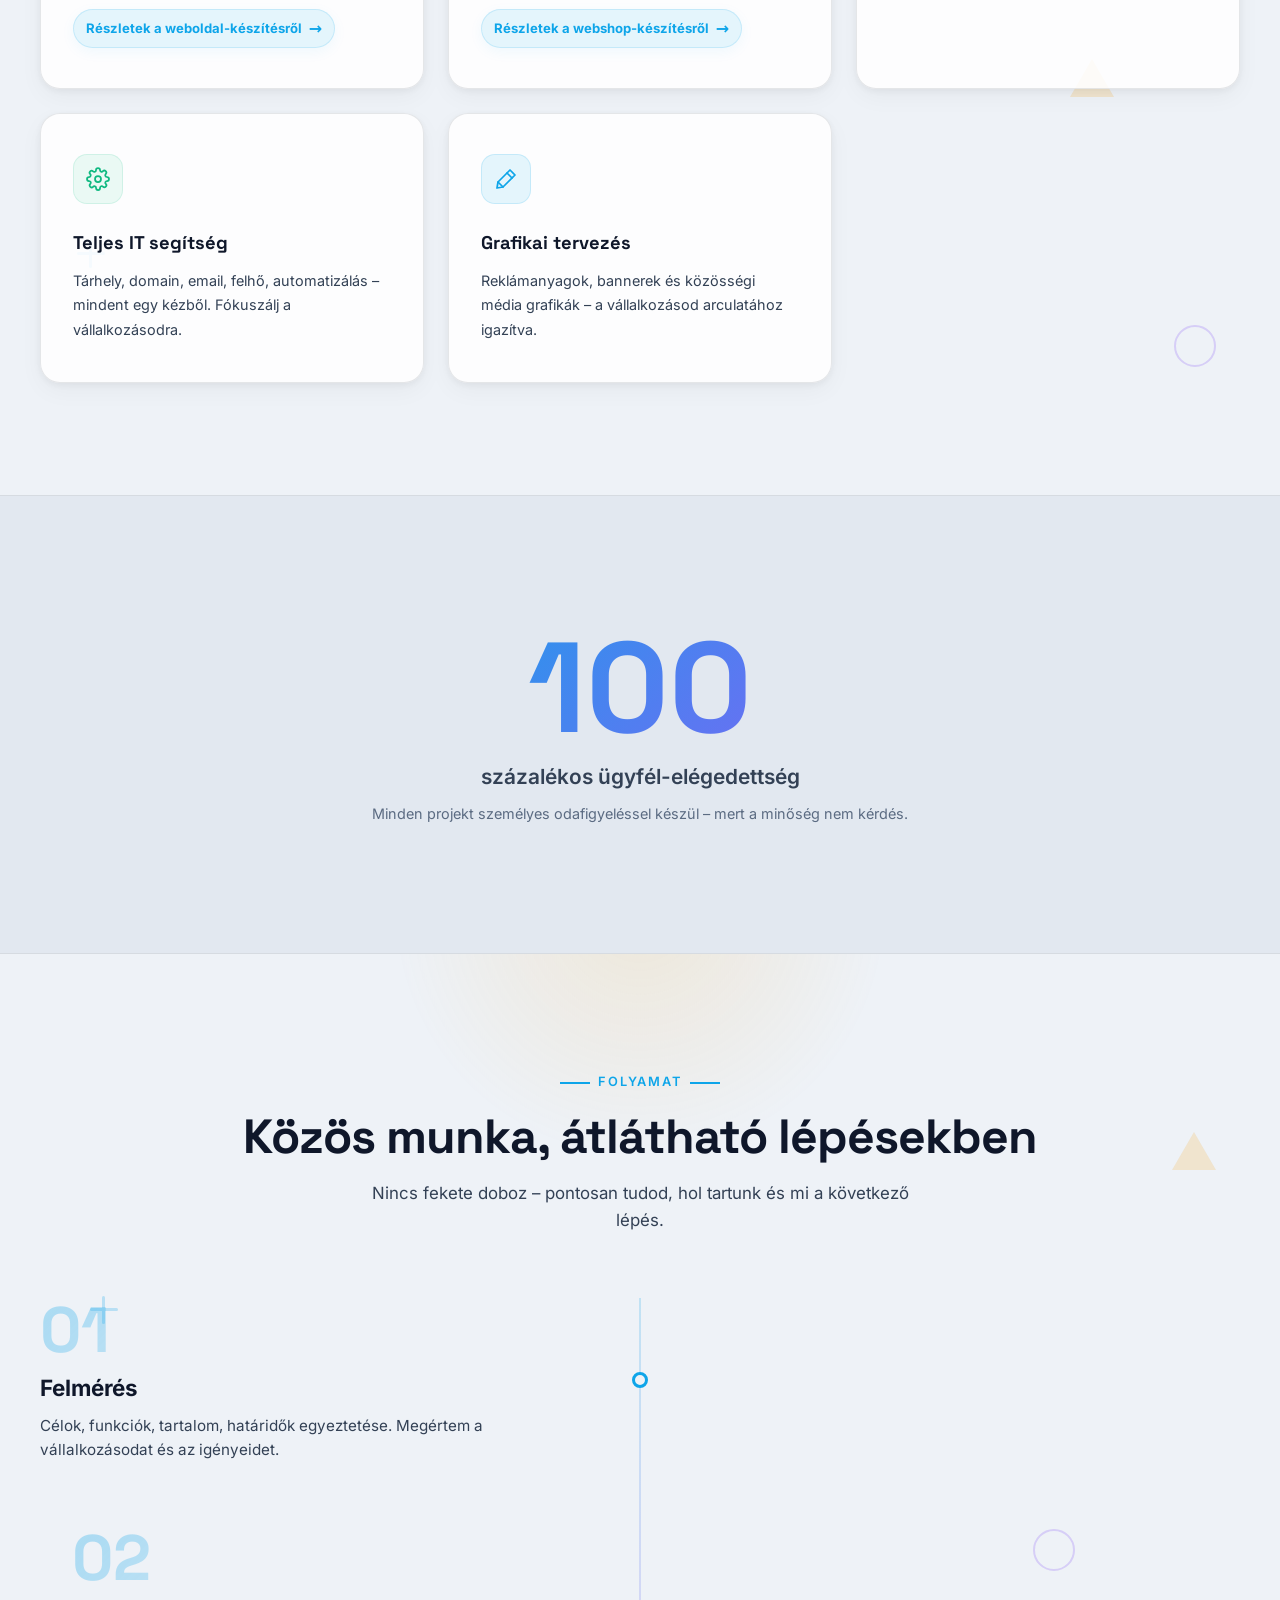
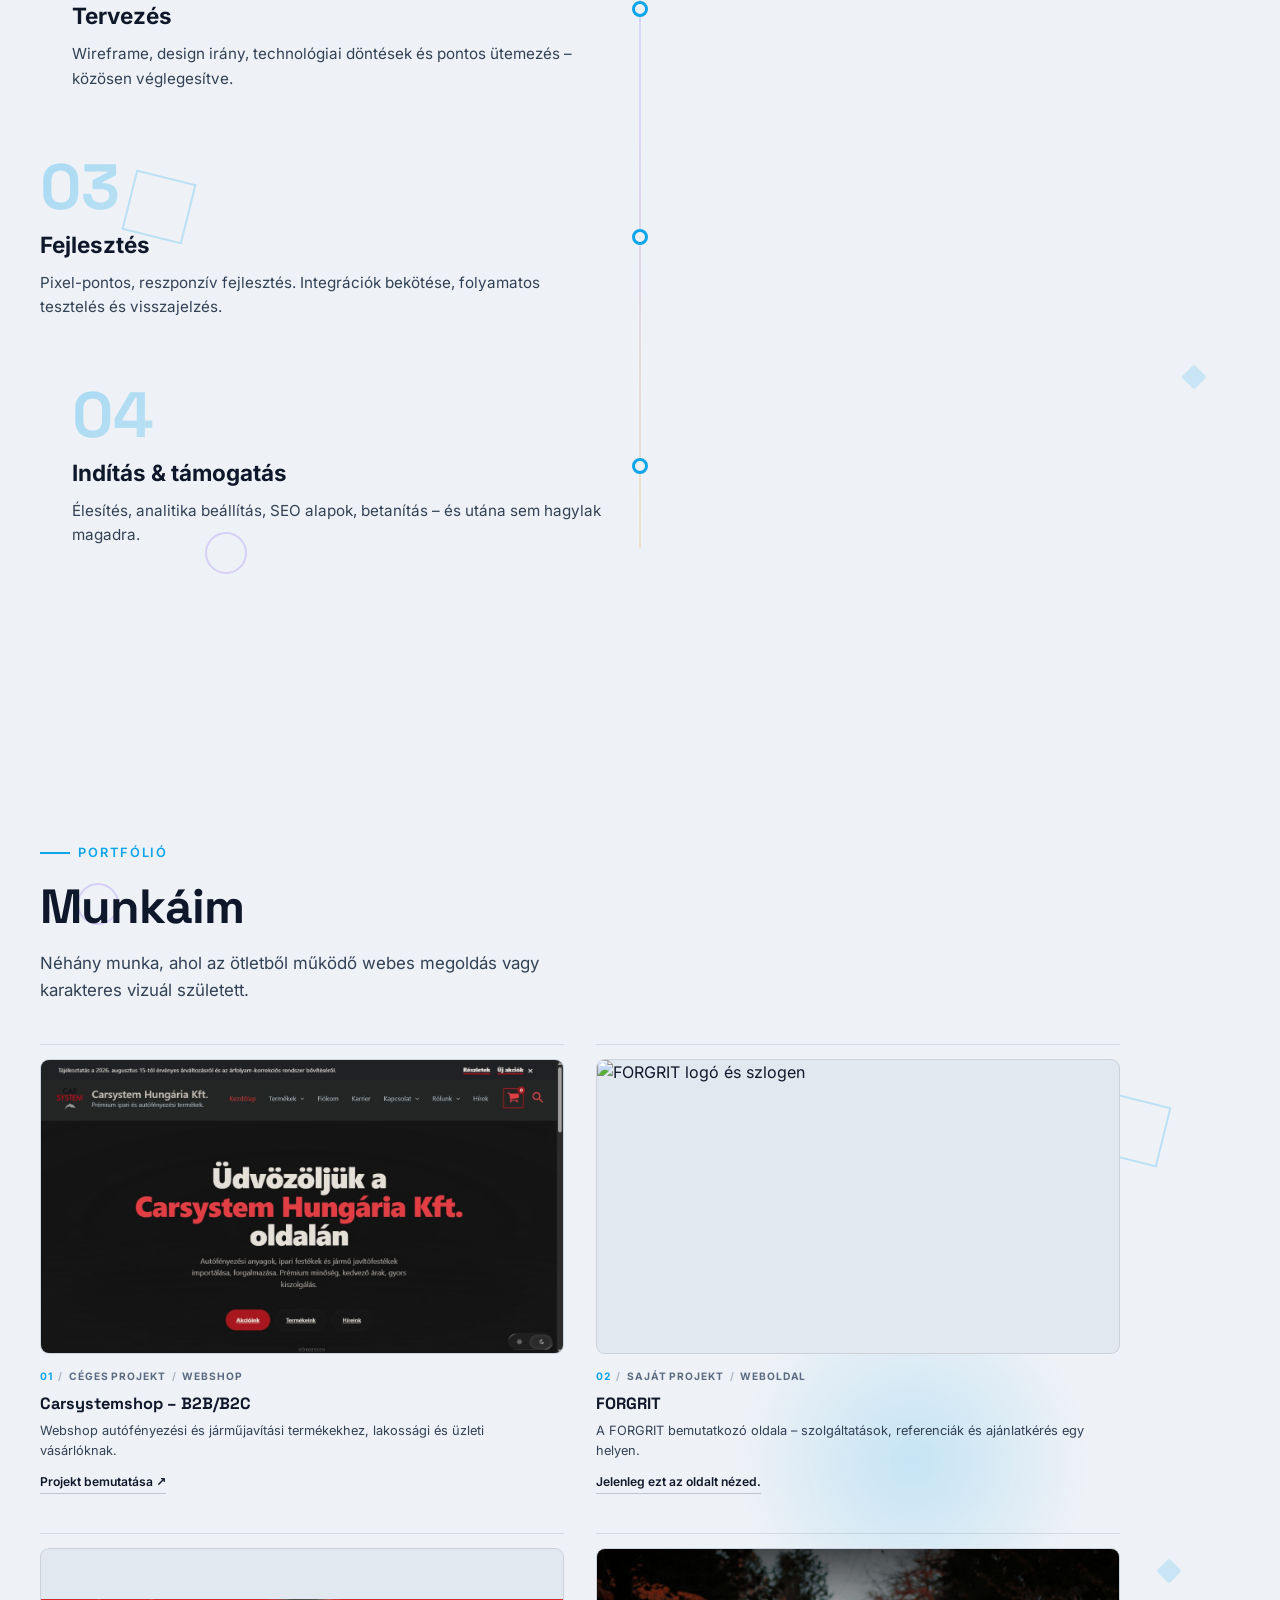
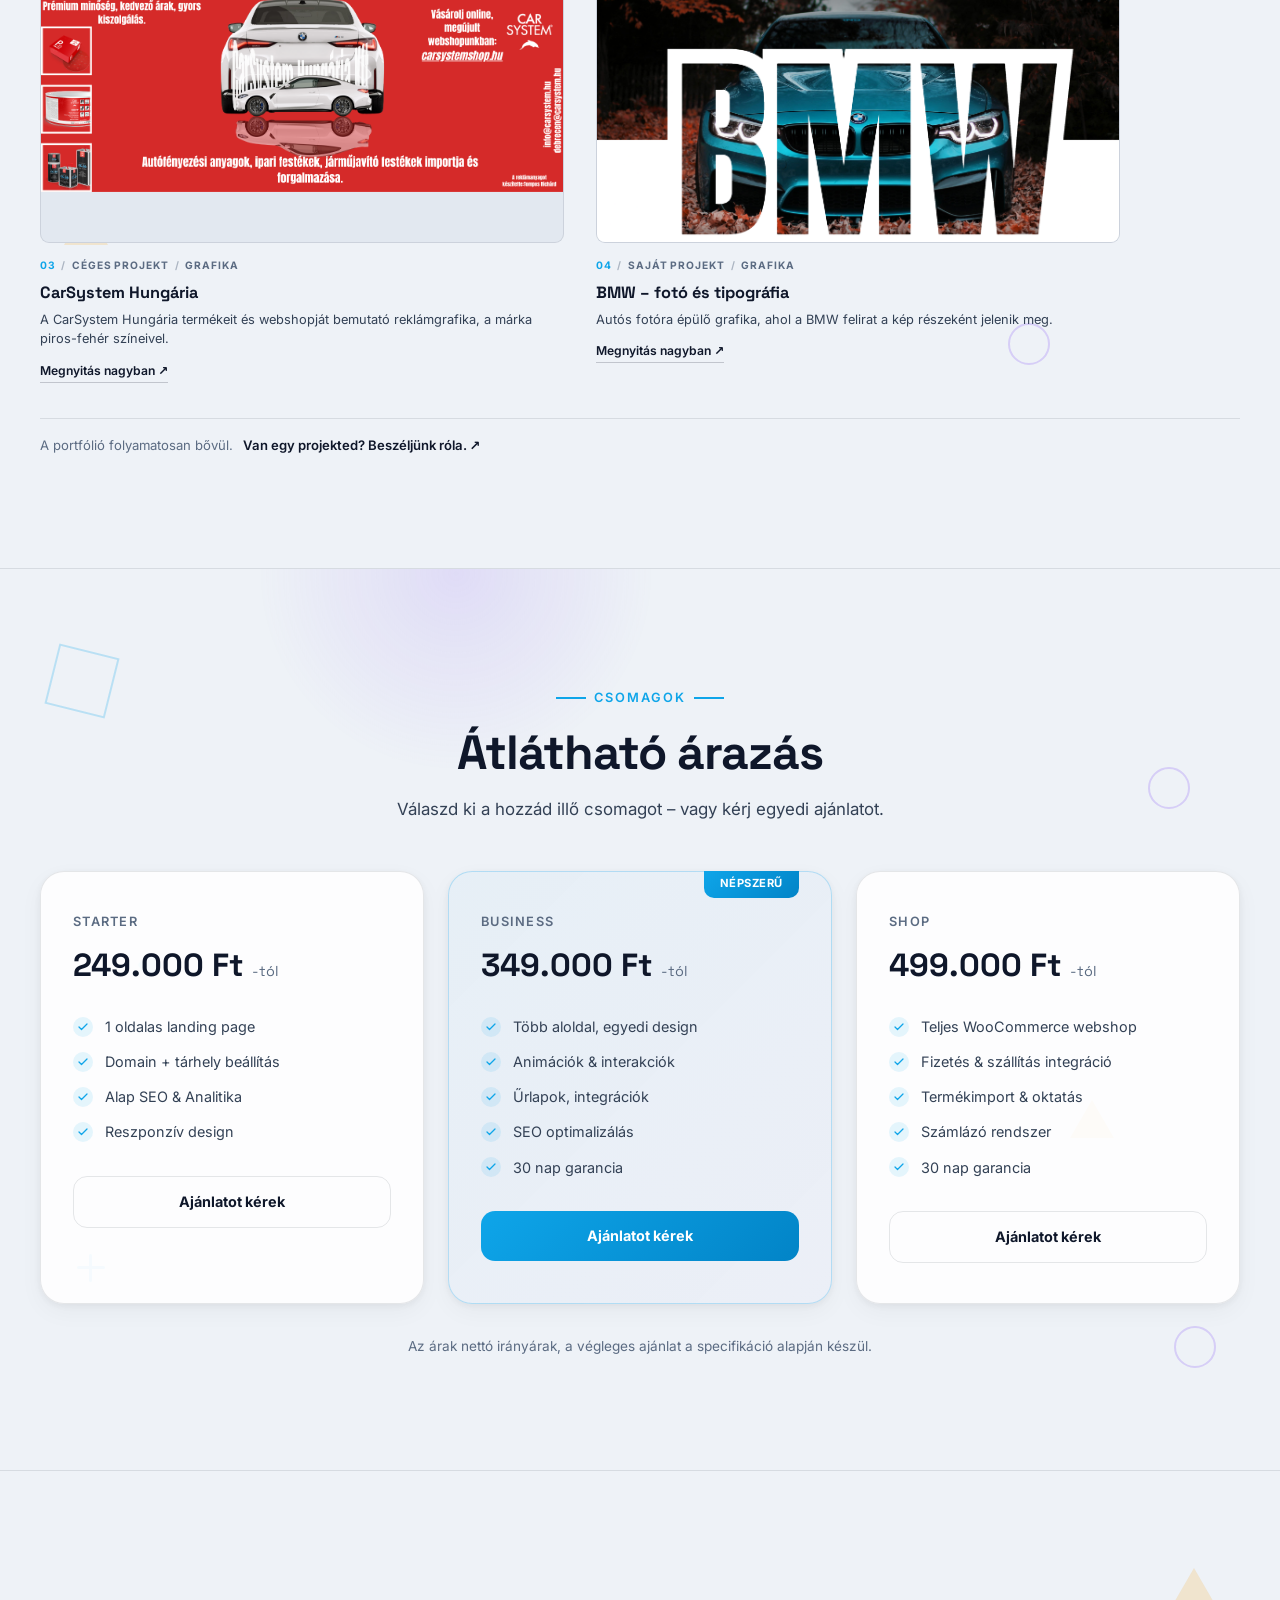
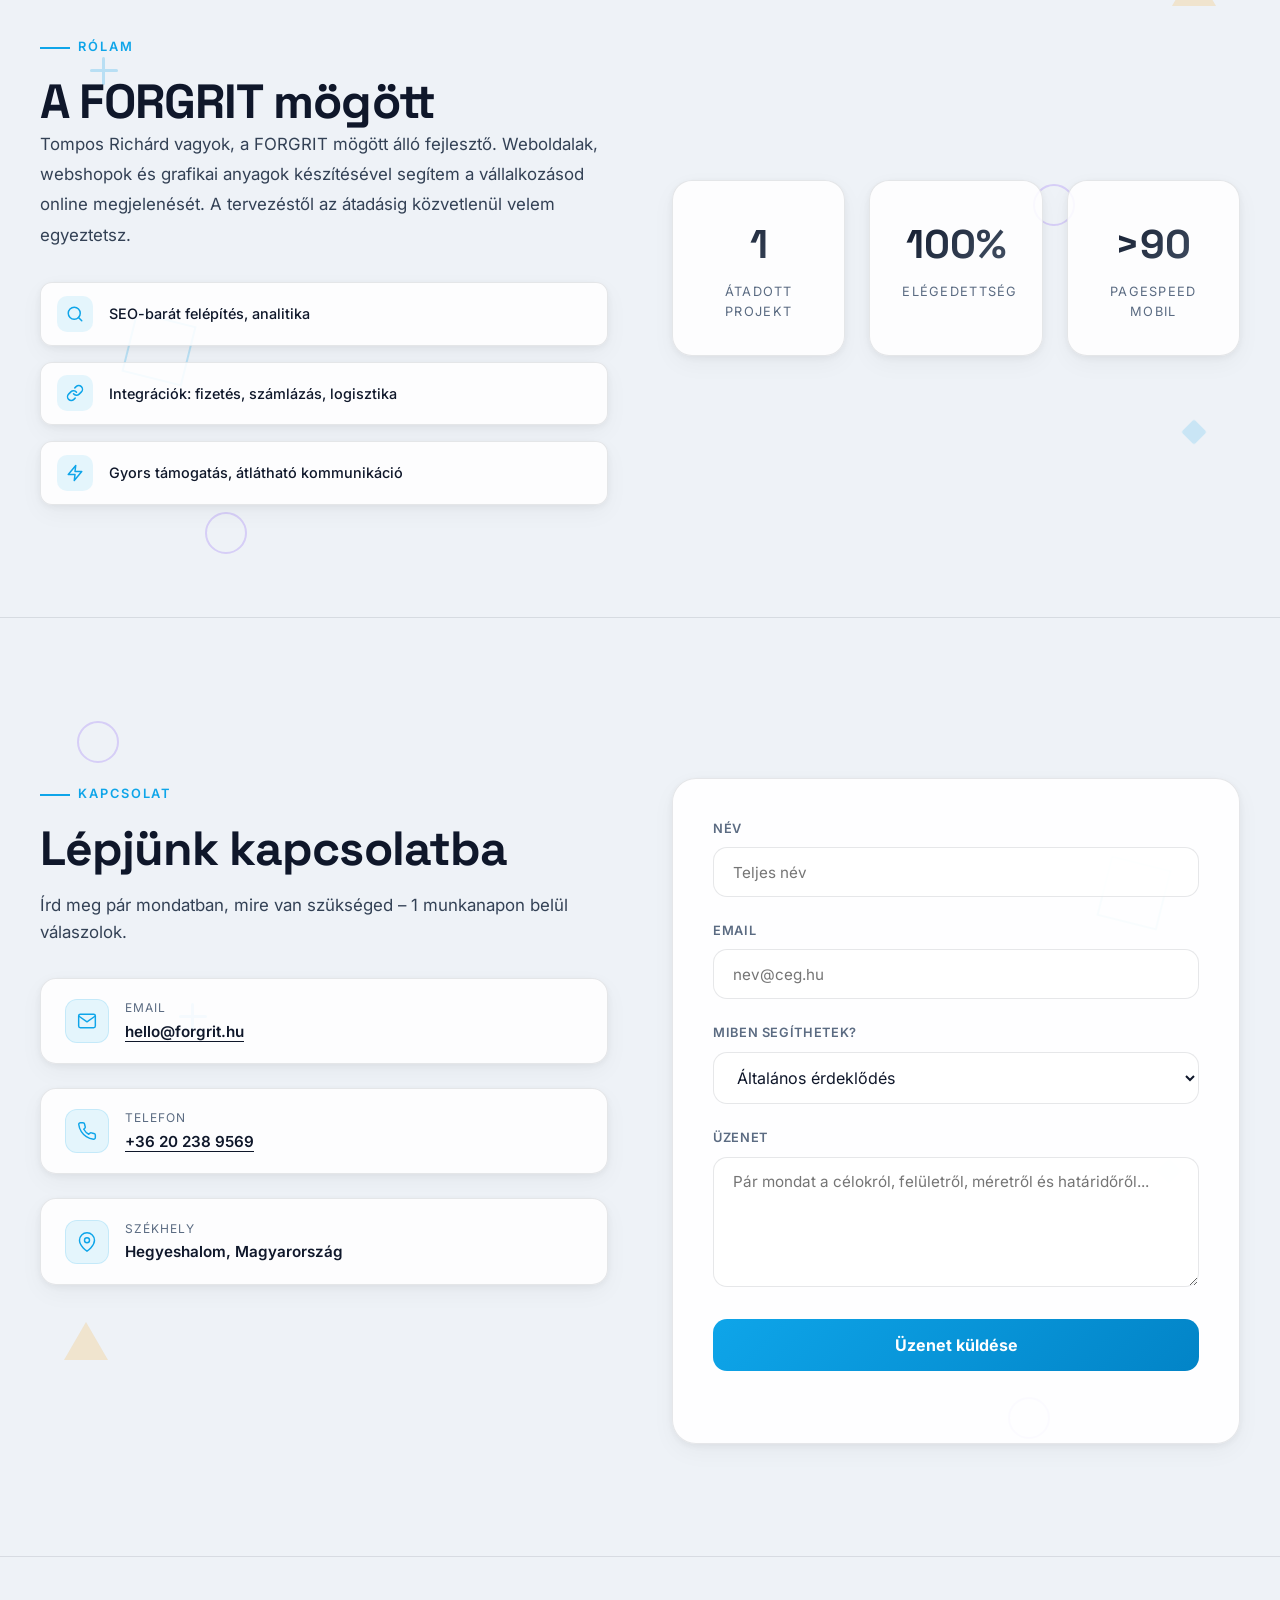
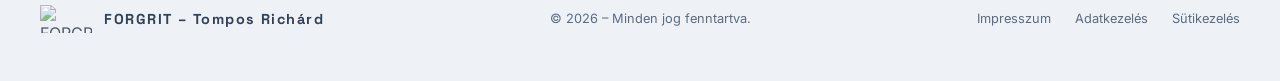
==== commit a4b002f5: "Add Carsystemshop project showcase preview with real screenshots" ====
--- a/index.html
+++ b/index.html
@@ -1644,8 +1644,8 @@
 
     <div class="work-grid">
       <article class="work-item reveal">
-        <a href="https://carsystemshop.hu/" target="_blank" rel="noopener" class="work-thumb">
-          <img src="cs%20portfolio.png" alt="A CarSystem Hungária webes felületének részlete" loading="lazy" decoding="async" width="1191" height="558">
+        <a href="carsystemshop-projekt.html" class="work-thumb">
+          <img src="assets/carsystem-case/home-desktop.jpg" alt="A Carsystemshop főoldala" loading="lazy" decoding="async" width="1265" height="712">
         </a>
         <div class="work-kicker">
           <span class="index">01</span><span class="sep">/</span>
@@ -1654,7 +1654,7 @@
         </div>
         <h3 class="work-title">Carsystemshop – B2B/B2C</h3>
         <p class="work-desc" data-i18n="portfolio.carsystem.desc">Webshop autófényezési és járműjavítási termékekhez, lakossági és üzleti vásárlóknak.</p>
-        <a href="https://carsystemshop.hu/" target="_blank" rel="noopener" class="work-action"><span data-i18n="portfolio.open.site">Weboldal megnyitása</span> ↗</a>
+        <a href="carsystemshop-projekt.html" class="work-action"><span data-i18n="portfolio.open.project">Projekt bemutatása</span> ↗</a>
       </article>
 
       <article class="work-item reveal">
@@ -1968,7 +1968,7 @@
       'portfolio.category.web': 'Website',
       'portfolio.category.webshop': 'Webshop',
       'portfolio.category.graphics': 'Graphics',
-      'portfolio.open.site': 'Open website',
+      'portfolio.open.project': 'View project',
       'portfolio.footer': 'The portfolio is continuously growing.',
       'portfolio.footer.cta': 'Have a project? Let\'s talk.',
       'portfolio.carsystem.desc': 'A webshop for automotive refinishing and repair products, serving retail and business customers.',
